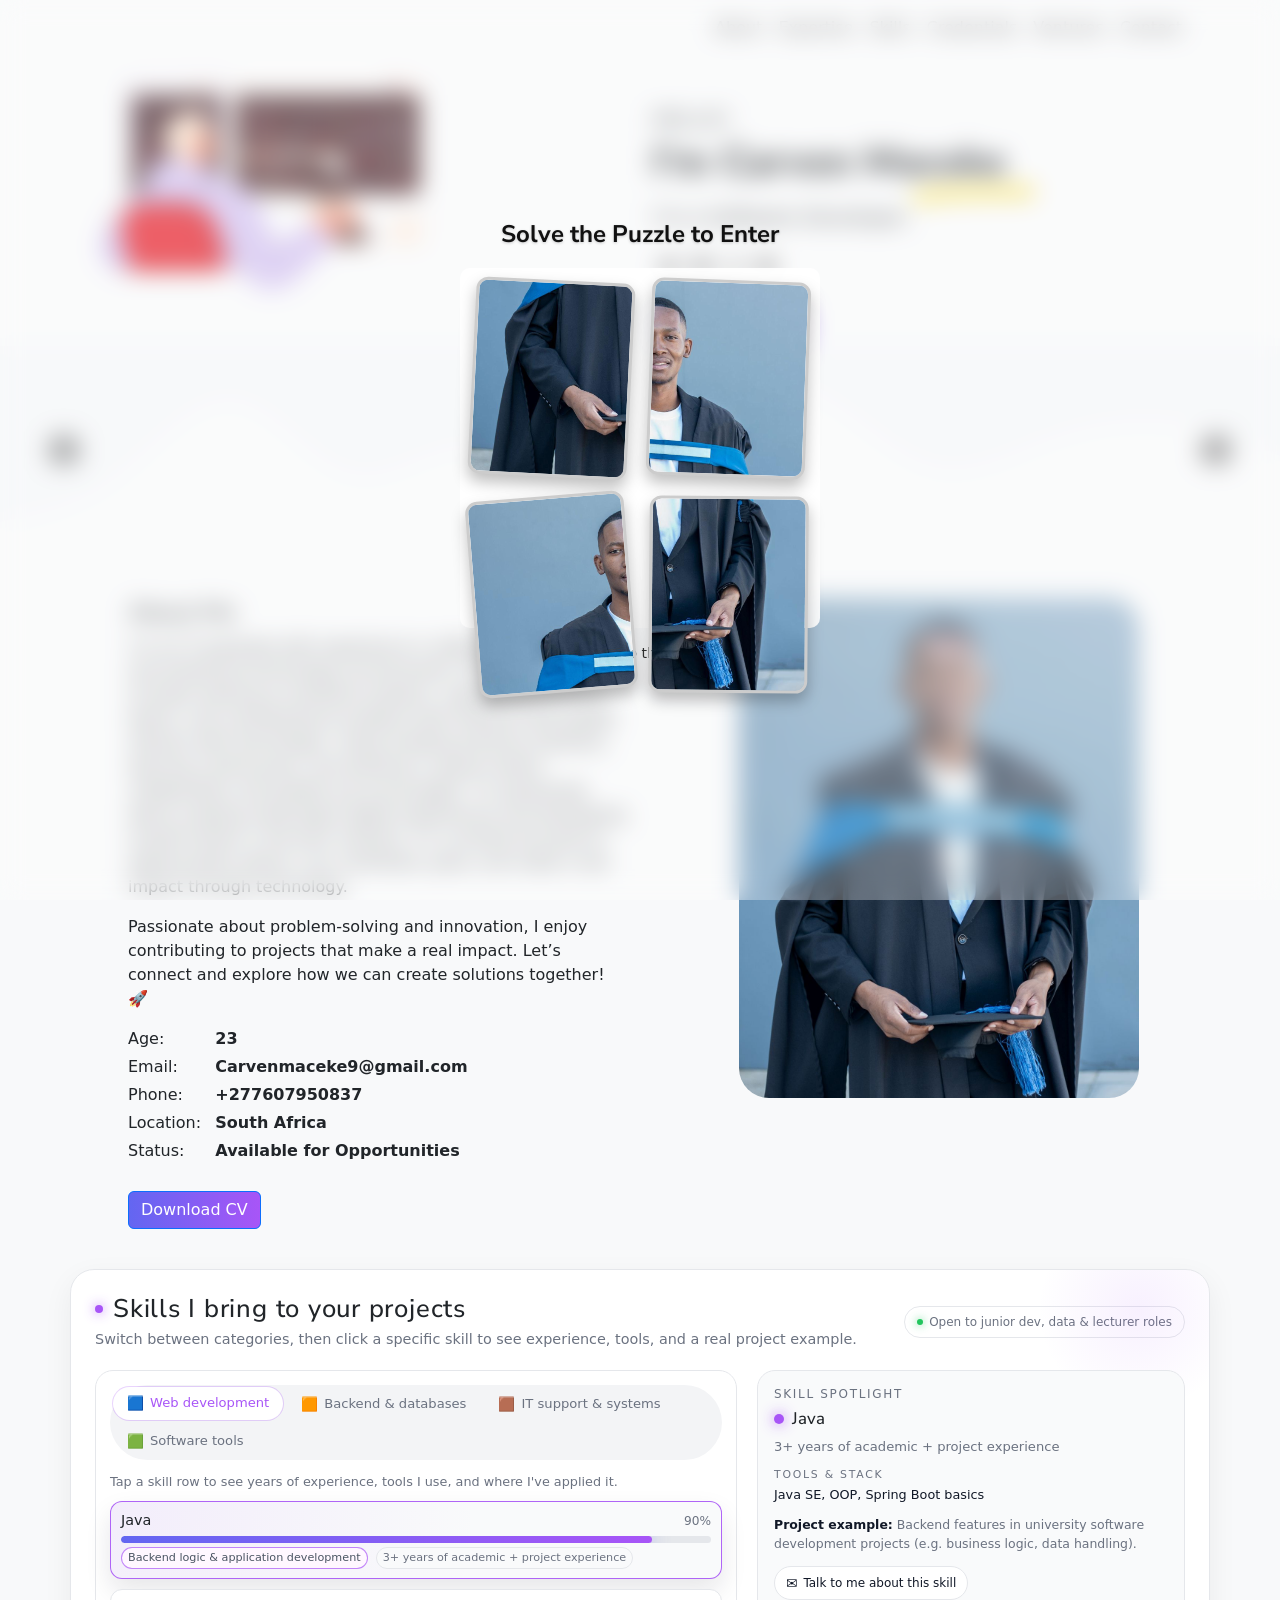
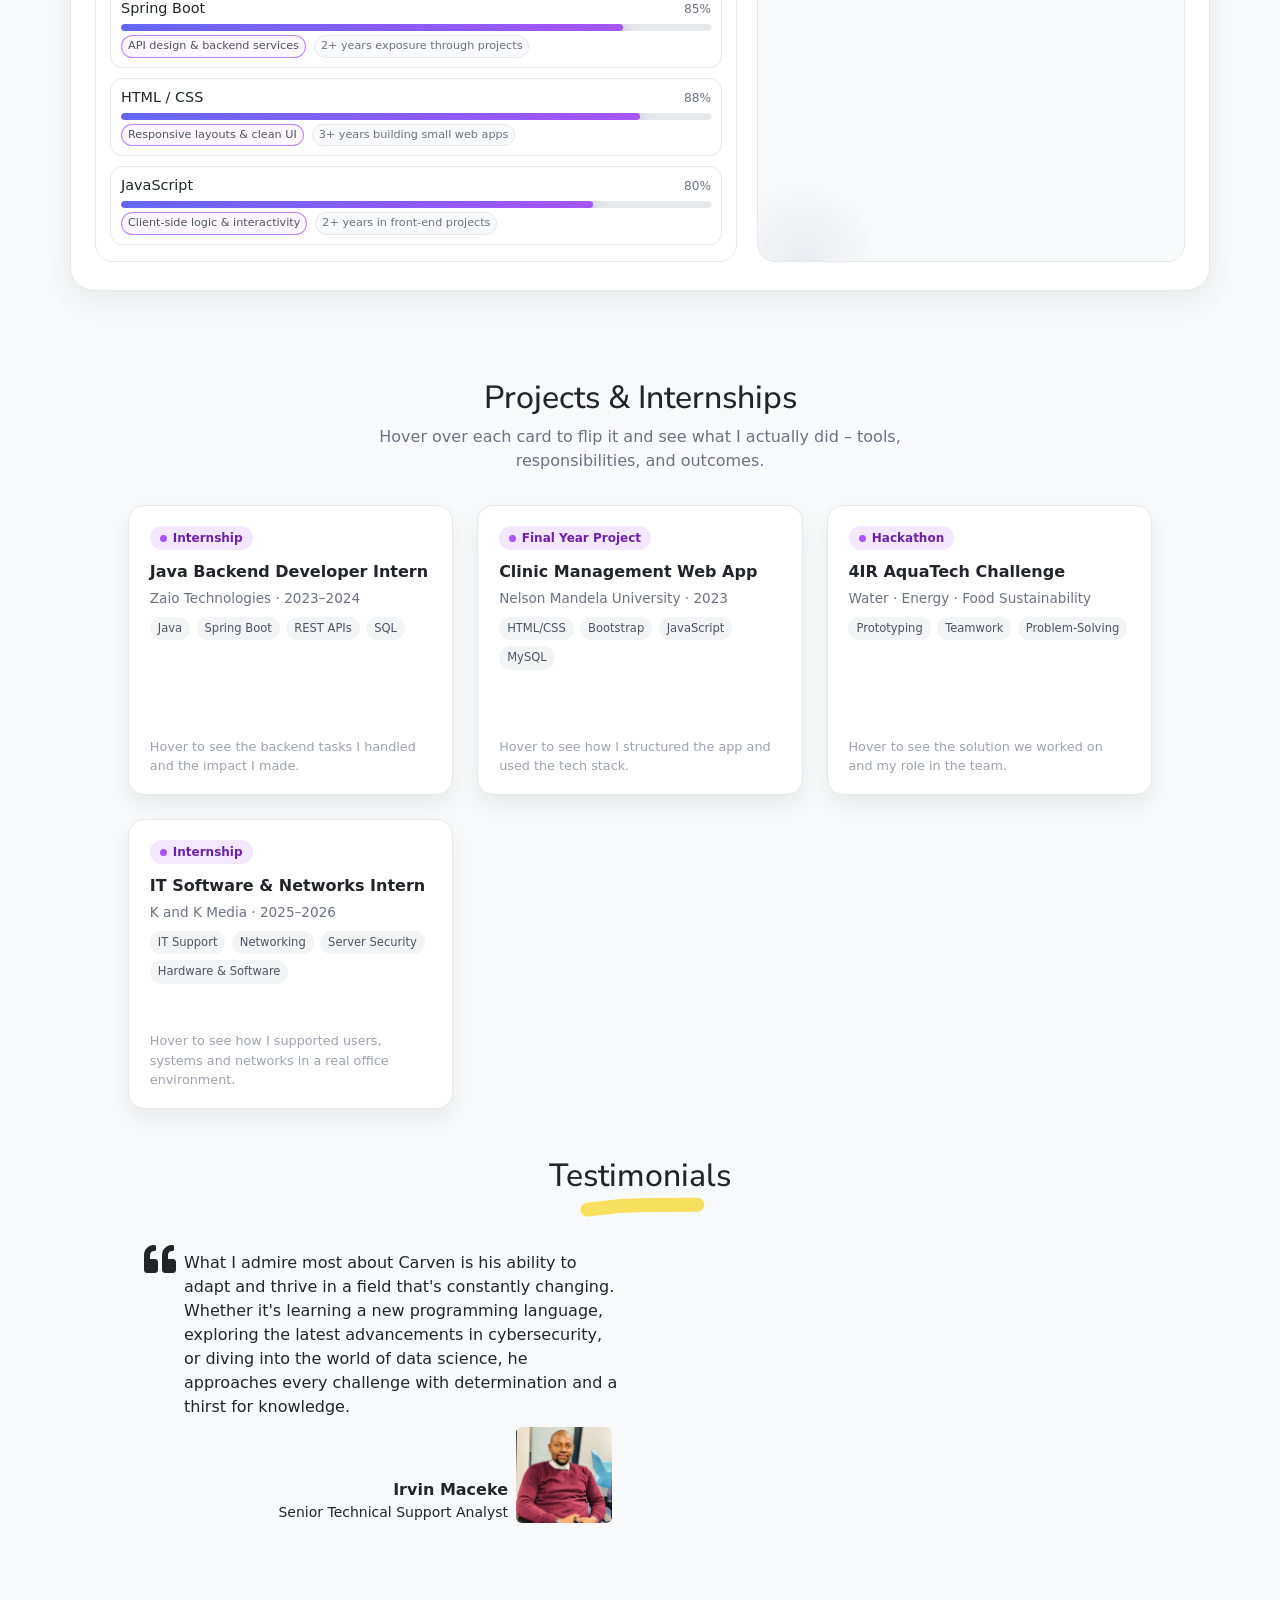
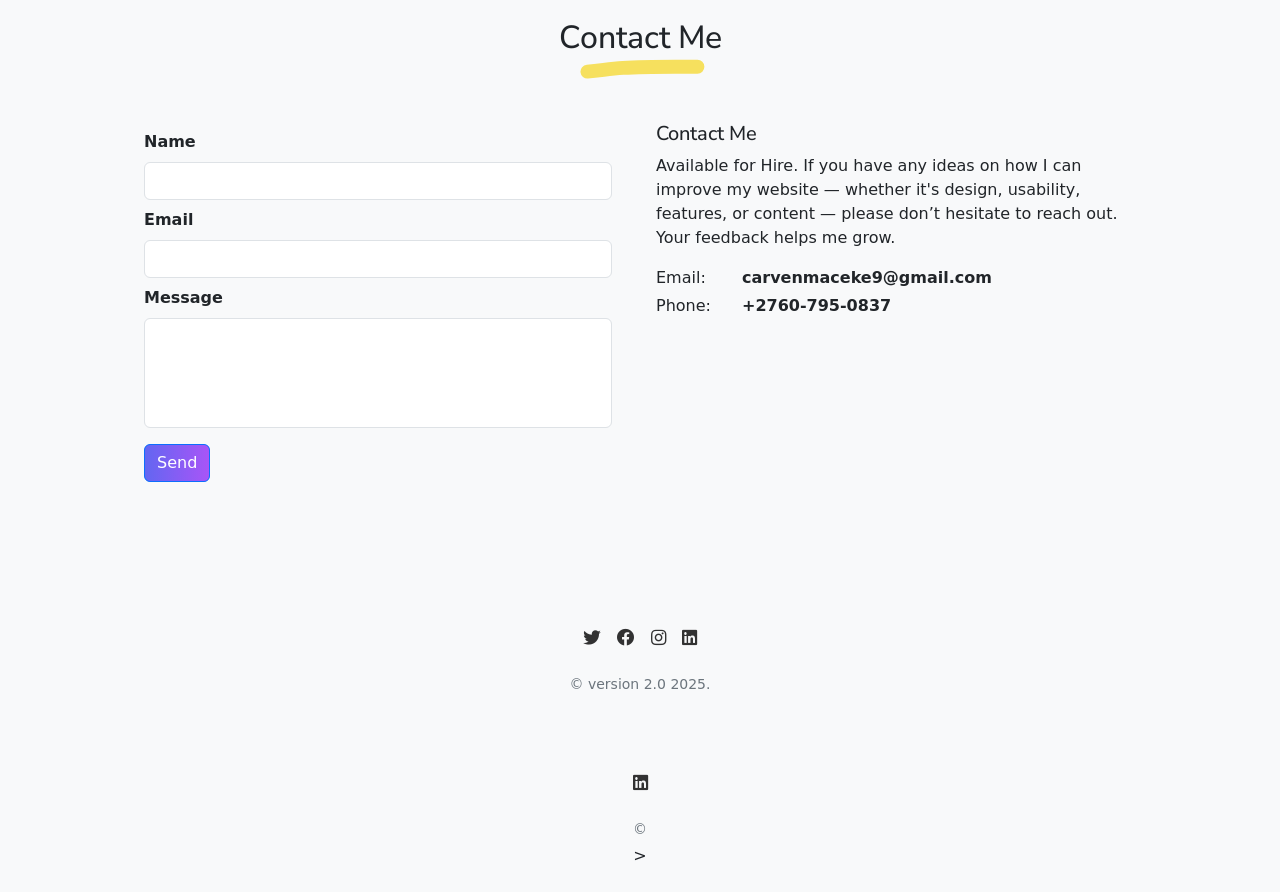
==== super-folio_free_1-2-0-main/index.html @ cdea7a8f "sav" ====
<!DOCTYPE html>
<!-- upto 2 directory depth-->
<html lang="en-US">
  <head>
    <meta charset="UTF-8">
    <meta http-equiv="X-UA-Compatible" content="IE=edge">
    <meta name="viewport" content="width=device-width, initial-scale=1">
    <link rel="preconnect" href="https://fonts.gstatic.com" crossorigin="crossorigin"/>
    <link rel="preload" as="style" href="https://fonts.googleapis.com/css2?family=Nunito+Sans:wght@300;400;700;800&amp;display=swap"/>
    <link rel="stylesheet" href="https://fonts.googleapis.com/css2?family=Nunito+Sans:wght@300;400;700;800&amp;display=swap" media="print" onload="this.media='all'"/>
    <noscript>
      <link rel="stylesheet" href="https://fonts.googleapis.com/css2?family=Nunito+Sans:wght@300;400;700;800&amp;display=swap"/>
    </noscript>
    <link href="./css/font-awesome/css/all.min.css?ver=1.2.0" rel="stylesheet">
    <link href="./css/bootstrap-icons/bootstrap-icons.css?ver=1.2.0" rel="stylesheet">
    <link href="./css/bootstrap.min.css?ver=1.2.0" rel="stylesheet">
    <link href="./css/aos.css?ver=1.2.0" rel="stylesheet">
    <link href="./css/main.css?ver=1.2.0" rel="stylesheet">
    <noscript>
      <style type="text/css">
        [data-aos] {
            opacity: 1 !important;
            transform: translate(0) scale(1) !important;
        }
      </style>
    </noscript>
  </head>
  <body id="top">

<!-- ======================== PUZZLE INTRO (BLUR + STYLE D + NO LOCALSTORAGE) ======================== -->

<style>
  #pzl-wrapper {
    position: fixed;
    top: 0; left: 0;
    width: 100%; height: 100vh;

    backdrop-filter: blur(12px);
    -webkit-backdrop-filter: blur(12px);

    background: rgba(255, 255, 255, 0.3);
    display: flex;
    justify-content: center;
    align-items: center;
    flex-direction: column;
    z-index: 999999;
  }

  #pzl-board {
    width: 360px;
    height: 360px;
    display: grid;
    grid-template-columns: repeat(2, 1fr);
    gap: 18px;
    padding: 12px;
    background: rgba(255,255,255,0.9);
    border-radius: 10px;
    backdrop-filter: blur(3px);
  }

  .pzl-title {
    margin-bottom: 20px;
    font-weight: bold;
    color: #111;
    font-size: 24px;
    text-shadow: 0 1px 3px rgba(0,0,0,0.2);
  }

  .pzl-piece {
    width: 100%;
    height: 100%;
    object-fit: cover;
    border-radius: 12px;
    border: 3px solid #ccc;
    background: white;
    box-shadow: 0px 8px 15px rgba(0,0,0,0.25);
    cursor: grab;
    transition: transform .3s ease, box-shadow .3s ease;
  }

  .pzl-piece:hover {
    transform: scale(1.05);
    box-shadow: 0px 12px 20px rgba(0,0,0,0.35);
  }

  .pzl-hint {
    margin-top: 15px;
    color: #333;
    font-size: 14px;
  }

  #pzl-wrapper.pzl-fade-out {
    opacity: 0;
    backdrop-filter: blur(0px);
    -webkit-backdrop-filter: blur(0px);
    transition: opacity 1s ease-out, backdrop-filter 1s ease-out;
    pointer-events: none;
  }
</style>

<div id="pzl-wrapper">
  <h2 class="pzl-title">Solve the Puzzle to Enter</h2>

  <div id="pzl-board">
    <img draggable="true" class="pzl-piece" src="images/top_left.jpg"     data-correct="1">
    <img draggable="true" class="pzl-piece" src="images/top_right.jpg"    data-correct="2">
    <img draggable="true" class="pzl-piece" src="images/bottom_left.jpg"  data-correct="3">
    <img draggable="true" class="pzl-piece" src="images/bottom_right.jpg" data-correct="4">
  </div>

  <p class="pzl-hint">Drag the pieces into the correct positions</p>
</div>

<script>
document.addEventListener("DOMContentLoaded", () => {

    const board = document.getElementById("pzl-board");

    function shufflePieces() {
        let tiles = Array.from(board.children);

        for (let i = tiles.length - 1; i > 0; i--) {
            let j = Math.floor(Math.random() * (i + 1));
            board.appendChild(tiles[j]);
            tiles.splice(j, 1);
        }

        Array.from(board.children).forEach(tile => {
            let deg = Math.random() * 14 - 7;
            tile.style.transform = "rotate(" + deg + "deg)";
        });
    }
    shufflePieces();

    let dragged = null;
    const pieces = document.querySelectorAll(".pzl-piece");

    pieces.forEach(piece => {

        piece.addEventListener("dragstart", () => dragged = piece);
        piece.addEventListener("dragover", e => e.preventDefault());

        piece.addEventListener("drop", e => {
            e.preventDefault();
            if (dragged !== piece) {

                let tempSrc = piece.src;
                piece.src = dragged.src;
                dragged.src = tempSrc;

                let tempCorrect = piece.dataset.correct;
                piece.dataset.correct = dragged.dataset.correct;
                dragged.dataset.correct = tempCorrect;

                checkPuzzle();
            }
        });
    });

    function checkPuzzle() {
        const items = Array.from(board.children);
        let solved = true;

        items.forEach((img, index) => {
            if (parseInt(img.dataset.correct) !== index + 1) solved = false;
        });

        if (solved) {

            items.forEach(img => img.style.transform = "rotate(0deg)");

            let wrap = document.getElementById("pzl-wrapper");
            wrap.classList.add("pzl-fade-out");

            setTimeout(() => wrap.style.display = "none", 1200);
        }
    }

});
</script>

<!-- ======================== END PUZZLE INTRO SECTION ======================== -->

    
    <header class="bg-light" style="transition: background-color 0.3s;">
      <nav class="navbar navbar-expand-lg navbar-light bg-light" id="header-nav" role="navigation">
        <div class="container">
          <a class="link-dark navbar-brand site-title mb-0" href="#"></a>
          <button class="navbar-toggler" type="button" data-bs-toggle="collapse" data-bs-target="#navbarSupportedContent" aria-controls="navbarSupportedContent" aria-expanded="false" aria-label="Toggle navigation">
            <span class="navbar-toggler-icon"></span>
          </button>
          <div class="collapse navbar-collapse" id="navbarSupportedContent">
            <ul class="navbar-nav ms-auto me-2">
              <li class="nav-item"><a class="nav-link" href="#about">About</a></li>
              <li class="nav-item"><a class="nav-link" href="#services">Expertise</a></li>
              <li class="nav-item"><a class="nav-link" href="#skills">Skills</a></li>
              <li class="nav-item"><a class="nav-link" href="#portfolio">Credentials</a></li>
              <li class="nav-item"><a class="nav-link" href="#experience">Ventures</a></li>
              <li class="nav-item"><a class="nav-link" href="#contact">Contact</a></li>
            </ul>
          </div>
        </div>
      </nav>
    </header>
    
    <style>
      header:hover {
        background-color: #d8b3ff !important; /* Light purple color */
      }
      .nav-link:hover {
        color: #a855f7 !important; /* Purple color on hover */
      }
    </style>
    <div class="page-content">
      <div id="content">
<header>
  <div class="cover bg-light">
    <div class="container px-3">
      <div class="row">
        <div class="col-lg-6 p-2">
          <img class="img-fluid" src="images/illustrations/folks-man-programmer-writing-code.png" alt="Hello, I'm a Software Developer" />
        </div>
        <div class="col-lg-6">
          <div class="mt-5">
            <p class="lead text-uppercase mb-1" data-aos="fade-up" data-aos-delay="100">Hello!</p>
            <h1 class="intro-title marker" id="typing-name" data-aos="fade-left" data-aos-delay="200"></h1>
            <p class="lead fw-normal mt-3" data-aos="fade-up" data-aos-delay="300">I’m a Software Developer.</p>
            <div class="social-nav" data-aos="fade-up" data-aos-delay="500">
              <nav role="navigation">
                <ul class="nav justify-content-left">
                  <li class="nav-item"><a class="nav-link" href="https://twitter.com/MacekeCarven" title="Twitter"><i class="fab fa-twitter"></i></a></li>
                  <li class="nav-item"><a class="nav-link" href="https://www.facebook.com/carven.axe.5" title="Facebook"><i class="fab fa-facebook"></i></a></li>
                  <li class="nav-item"><a class="nav-link" href="https://www.instagram.com/carven_sa15" title="Instagram"><i class="fab fa-instagram"></i></a></li>
                  <li class="nav-item"><a class="nav-link" href="https://www.linkedin.com/in/carven-maceke-a29985235" title="LinkedIn"><i class="fab fa-linkedin"></i></a></li>
                </ul>
              </nav>
            </div>
            <div class="mt-3" data-aos="fade-up" data-aos-delay="600">
              <a class="btn btn-primary shadow-sm mt-1 hover-effect" href="#contact">Let’s Connect <i class="fas fa-arrow-right"></i></a>
            </div>
          </div>
        </div>
      </div>
    </div>
  </div>
   
  
  <script>
    const nameElement = document.getElementById("typing-name");
    const nameText = "I’m Carven Maceke";
    const typeSound = document.getElementById("type-sound");
    let index = 0;
  
    function typeEffect() {
      if (index < nameText.length) {
        nameElement.innerHTML += `<span style='opacity:0;'>${nameText.charAt(index)}</span>`;
        setTimeout(() => {
          nameElement.lastChild.style.opacity = 1;
          typeSound.currentTime = 0;
          typeSound.play();
        }, 50);
        index++;
        setTimeout(typeEffect, 100);
      }
    }
  
    document.addEventListener("DOMContentLoaded", () => {
      setTimeout(typeEffect, 500);
    });
  </script>
  
  <div class="wave-bg"></div>
</header>
<div class="section pt-4 px-3 px-lg-4" id="about">
  <div class="container-narrow">
    <div class="row">
      <div class="col-md-6" data-aos="fade-right" data-aos-delay="200">
        <h2 class="h4 my-2">About Me</h2>
        <p data-aos="fade-up" data-aos-delay="300">I’m an IT graduate with experience in software development and enterprise technology environments. My background includes working on backend systems, supporting technical teams, and contributing to projects that improve how people interact with technology. 
          
          I enjoy building practical solutions, learning continuously, and working in spaces where collaboration and growth are encouraged.

I’m passionate about creating meaningful digital experiences and developing myself further in the tech industry. I’m currently focused on opportunities where I can contribute, grow, and make a real impact through technology.</p>
        
        <p data-aos="fade-up" data-aos-delay="400">Passionate about problem-solving and innovation, I enjoy contributing to projects that make a real impact. Let’s connect and explore how we can create solutions together! 🚀</p>
        
        <div class="row mt-3">
          <div class="col-sm-2" data-aos="fade-up" data-aos-delay="500">
            <div class="pb-1">Age:</div>
          </div>
          <div class="col-sm-10" data-aos="fade-up" data-aos-delay="600">
            <div class="pb-1 fw-bolder">23</div>
          </div>
          <div class="col-sm-2" data-aos="fade-up" data-aos-delay="700">
            <div class="pb-1">Email:</div>
          </div>
          <div class="col-sm-10" data-aos="fade-up" data-aos-delay="800">
            <div class="pb-1 fw-bolder">Carvenmaceke9@gmail.com</div>
          </div>
          <div class="col-sm-2" data-aos="fade-up" data-aos-delay="900">
            <div class="pb-1">Phone:</div>
          </div>
          <div class="col-sm-10" data-aos="fade-up" data-aos-delay="1000">
            <div class="pb-1 fw-bolder">+277607950837</div>
          </div>
          <div class="col-sm-2" data-aos="fade-up" data-aos-delay="1100">
            <div class="pb-1">Location:</div>
          </div>
          <div class="col-sm-10" data-aos="fade-up" data-aos-delay="1200">
            <div class="pb-1 fw-bolder"> South Africa</div>
          </div>
          <div class="col-sm-2" data-aos="fade-up" data-aos-delay="1300">
            <div class="pb-1">Status:</div>
          </div>
          <div class="col-sm-10" data-aos="fade-up" data-aos-delay="1400">
            <div class="pb-1 fw-bolder">Available for Opportunities</div>
          </div>
        </div>

        <!-- Request CV Button aligned to the left -->
       <div class="mt-4">
 <a href="CarvenMaceke_Resume.pdf" download class="btn btn-primary">Download CV</a>

</div>

      </div>
      <div class="col-md-5 offset-md-1" data-aos="zoom-in" data-aos-delay="500">
        <img class="avatar img-fluid mt-2" src="images/WhatsApp Image 2025-04-11 at 16.25.33_7bceeb2f.jpg" width="400" height="400" alt="Carven Maceke"/>
      </div>
    </div>
  </div>
</div>













<!DOCTYPE html>
<html lang="en">
<head>
  <meta charset="UTF-8" />
  <title>Animated Interactive Skills Section</title>
  <style>
    :root {
      /* Light theme to match your portfolio */
      --bg: #f8fafc;
      --card: #ffffff;
      --card-soft: #f9fafb;
      --accent: #a855f7; /* purple-ish like your nav hover */
      --accent-soft: rgba(168, 85, 247, 0.12);
      --text-main: #111827;
      --text-muted: #6b7280;
      --bar-bg: #e5e7eb;
      --bar-fill: linear-gradient(90deg, #6366f1, #a855f7);
    }

    * {
      box-sizing: border-box;
    }

    /* No centering / full-screen here – your main page layout handles that */
    body {
      margin: 0;
      font-family: system-ui, -apple-system, BlinkMacSystemFont, "Segoe UI", sans-serif;
      color: var(--text-main);
      background-color: var(--bg);
    }

    .skills-shell {
      max-width: 1140px;
      width: 100%;
      margin: 40px auto;
      background: var(--card);
      border-radius: 24px;
      border: 1px solid #e5e7eb;
      box-shadow: 0 10px 30px rgba(15, 23, 42, 0.06);
      padding: 24px 24px 28px;
      position: relative;
      overflow: hidden;
    }

    .skills-shell::before {
      content: "";
      position: absolute;
      width: 220px;
      height: 220px;
      background: radial-gradient(circle, var(--accent-soft), transparent 65%);
      top: -70px;
      right: -40px;
      pointer-events: none;
      opacity: 0.7;
    }

    .skills-header {
      display: flex;
      justify-content: space-between;
      gap: 24px;
      align-items: center;
      margin-bottom: 20px;
    }

    .skills-heading-block h2 {
      margin: 0 0 4px;
      font-size: 1.6rem;
      letter-spacing: 0.03em;
      display: flex;
      align-items: center;
      gap: 10px;
    }

    .accent-dot {
      width: 8px;
      height: 8px;
      border-radius: 999px;
      background: var(--accent);
      box-shadow: 0 0 12px rgba(168, 85, 247, 0.85);
    }

    .skills-heading-block p {
      margin: 0;
      font-size: 0.9rem;
      color: var(--text-muted);
    }

    .skills-meta-chip {
      border-radius: 999px;
      border: 1px solid #e5e7eb;
      padding: 6px 12px;
      font-size: 0.75rem;
      display: inline-flex;
      align-items: center;
      gap: 6px;
      color: var(--text-muted);
      white-space: nowrap;
      background-color: #ffffff;
    }

    .skills-meta-dot {
      width: 6px;
      height: 6px;
      border-radius: 999px;
      background: #22c55e;
      box-shadow: 0 0 8px rgba(34, 197, 94, 0.8);
    }

    .skills-layout {
      display: grid;
      grid-template-columns: minmax(0, 2.1fr) minmax(0, 1.4fr);
      gap: 20px;
    }

    @media (max-width: 800px) {
      .skills-layout {
        grid-template-columns: minmax(0, 1fr);
      }

      .skills-header {
        flex-direction: column;
        align-items: flex-start;
      }
    }

    .skills-left {
      background: #ffffff;
      border-radius: 18px;
      padding: 14px 14px 16px;
      border: 1px solid #e5e7eb;
    }

    .skills-tabs {
      display: inline-flex;
      border-radius: 999px;
      background: #f3f4f6;
      padding: 3px;
      margin-bottom: 12px;
      flex-wrap: wrap;
      gap: 4px;
    }

    .skills-tab {
      border: none;
      padding: 6px 14px;
      border-radius: 999px;
      font-size: 0.82rem;
      cursor: pointer;
      background: transparent;
      color: var(--text-muted);
      display: inline-flex;
      align-items: center;
      gap: 6px;
      transition: background 0.15s ease, color 0.15s ease, transform 0.1s ease;
    }

    .skills-tab span.icon {
      font-size: 0.85rem;
    }

    .skills-tab.active {
      background: #ffffff;
      color: var(--accent);
      transform: translateY(-1px);
      box-shadow: 0 0 0 1px rgba(168, 85, 247, 0.25);
    }

    .skills-tab:not(.active):hover {
      color: #111827;
    }

    .skills-subtitle {
      font-size: 0.8rem;
      color: var(--text-muted);
      margin-bottom: 10px;
    }

    .skills-list {
      display: flex;
      flex-direction: column;
      gap: 10px;
    }

    .skill-row {
      padding: 8px 10px 9px;
      border-radius: 12px;
      background: #ffffff;
      border: 1px solid #e5e7eb;
      cursor: pointer;
      transition: transform 0.12s ease, box-shadow 0.12s ease, border-color 0.12s ease, background 0.12s ease;
      position: relative;
      overflow: hidden;
    }

    .skill-row::before {
      content: "";
      position: absolute;
      inset: 0;
      background: radial-gradient(circle at top left, rgba(168, 85, 247, 0.08), transparent 60%);
      opacity: 0;
      transition: opacity 0.15s ease;
      pointer-events: none;
    }

    .skill-row:hover::before,
    .skill-row.active::before {
      opacity: 1;
    }

    .skill-row:hover {
      transform: translateY(-1px);
      box-shadow: 0 10px 20px rgba(15, 23, 42, 0.08);
      border-color: rgba(148, 163, 184, 0.8);
    }

    .skill-row.active {
      border-color: rgba(168, 85, 247, 0.9);
      box-shadow: 0 12px 26px rgba(15, 23, 42, 0.1);
      background: #f9fafb;
    }

    .skill-header-line {
      display: flex;
      justify-content: space-between;
      align-items: baseline;
      margin-bottom: 4px;
      position: relative;
      z-index: 1;
    }

    .skill-name {
      font-size: 0.9rem;
      font-weight: 500;
    }

    .skill-percent {
      font-size: 0.76rem;
      color: var(--text-muted);
    }

    .skill-bar {
      position: relative;
      width: 100%;
      height: 7px;
      border-radius: 999px;
      background: var(--bar-bg);
      overflow: hidden;
      z-index: 1;
    }

    .skill-bar-fill {
      position: absolute;
      inset: 0;
      width: 0;
      border-radius: inherit;
      background: var(--bar-fill);
      box-shadow: 0 0 12px rgba(99, 102, 241, 0.5);
      transform-origin: left;
      transition: width 0.5s ease;
    }

    .skill-row.active .skill-bar-fill {
      box-shadow: 0 0 18px rgba(99, 102, 241, 0.7);
    }

    .skill-meta-row {
      display: flex;
      align-items: center;
      gap: 8px;
      margin-top: 4px;
      font-size: 0.7rem;
      color: var(--text-muted);
      z-index: 1;
      position: relative;
      flex-wrap: wrap;
    }

    .skill-meta-pill {
      padding: 2px 6px;
      border-radius: 999px;
      background: #f9fafb;
      border: 1px solid #e5e7eb;
      white-space: nowrap;
    }

    .skill-meta-pill.key {
      border-color: rgba(168, 85, 247, 0.7);
      color: #4b5563;
      background-color: #fff7ff;
    }

    .skills-right {
      background: var(--card-soft);
      border-radius: 18px;
      padding: 14px 16px 16px;
      border: 1px solid #e5e7eb;
      position: relative;
      overflow: hidden;
    }

    .skills-right::before {
      content: "";
      position: absolute;
      width: 170px;
      height: 170px;
      background: radial-gradient(circle, rgba(148, 163, 184, 0.2), transparent 65%);
      bottom: -80px;
      left: -40px;
      pointer-events: none;
      opacity: 0.8;
    }

    .skill-detail-label {
      font-size: 0.75rem;
      text-transform: uppercase;
      letter-spacing: 0.14em;
      color: var(--text-muted);
      margin-bottom: 6px;
    }

    .skill-detail-title {
      font-size: 1.05rem;
      margin: 0 0 8px;
      display: flex;
      align-items: center;
      gap: 8px;
    }

    .skill-detail-title span.pulse-dot {
      width: 10px;
      height: 10px;
      border-radius: 999px;
      background: var(--accent);
      box-shadow: 0 0 14px rgba(168, 85, 247, 0.9);
      animation: pulse 1.6s infinite;
    }

    .skill-detail-years {
      font-size: 0.82rem;
      color: var(--text-muted);
      margin-bottom: 10px;
    }

    .skill-detail-tools {
      font-size: 0.8rem;
      color: #111827;
      margin-bottom: 12px;
    }

    .skill-detail-tools span.label {
      color: var(--text-muted);
      text-transform: uppercase;
      letter-spacing: 0.16em;
      font-size: 0.68rem;
      display: block;
      margin-bottom: 2px;
    }

    .skill-detail-project {
      font-size: 0.78rem;
      color: var(--text-muted);
      margin-bottom: 12px;
    }

    .skill-detail-project strong {
      color: #111827;
    }

    .skill-detail-actions {
      display: flex;
      gap: 8px;
      flex-wrap: wrap;
    }

    .btn-ghost,
    .btn-primary {
      border-radius: 999px;
      font-size: 0.75rem;
      padding: 6px 11px;
      border: 1px solid #e5e7eb;
      background: #ffffff;
      color: var(--text-main);
      display: inline-flex;
      align-items: center;
      gap: 6px;
      cursor: pointer;
      text-decoration: none;
      transition: background 0.15s ease, color 0.15s ease, border-color 0.15s ease, transform 0.1s ease;
    }

    .btn-primary {
      border-color: rgba(168, 85, 247, 0.9);
      background: linear-gradient(90deg, #6366f1, #a855f7);
      color: #ffffff;
    }

    .btn-ghost:hover,
    .btn-primary:hover {
      transform: translateY(-1px);
    }

    .btn-primary:hover {
      filter: brightness(1.05);
    }

    .btn-ghost:hover {
      border-color: rgba(148, 163, 184, 1);
      background: #f9fafb;
    }

    .btn-ghost span.icon,
    .btn-primary span.icon {
      font-size: 0.85rem;
    }

    .skill-detail-empty {
      font-size: 0.8rem;
      color: var(--text-muted);
      font-style: italic;
    }

    .fade-enter {
      opacity: 0;
      transform: translateY(6px);
    }

    .fade-enter-active {
      opacity: 1;
      transform: translateY(0);
      transition: opacity 0.22s ease, transform 0.22s ease;
    }

    @keyframes pulse {
      0%, 100% {
        transform: scale(1);
        opacity: 1;
      }
      50% {
        transform: scale(1.15);
        opacity: 0.6;
      }
    }
  </style>
</head>
<body>
  <section class="skills-shell" id="interactive-skills-animated">
    <header class="skills-header">
      <div class="skills-heading-block">
        <h2><span class="accent-dot"></span> Skills I bring to your projects</h2>
        <p>Switch between categories, then click a specific skill to see experience, tools, and a real project example.</p>
      </div>
      <div class="skills-meta-chip">
        <span class="skills-meta-dot"></span>
        Open to junior dev, data & lecturer roles
      </div>
    </header>

    <div class="skills-layout">
      <div class="skills-left">
        <div class="skills-tabs" role="tablist">
          <button class="skills-tab active" data-category="web" role="tab"><span class="icon">🟦</span>Web development</button>
          <button class="skills-tab" data-category="backend" role="tab"><span class="icon">🟧</span>Backend & databases</button>
          <button class="skills-tab" data-category="support" role="tab"><span class="icon">🟫</span>IT support & systems</button>
          <button class="skills-tab" data-category="tools" role="tab"><span class="icon">🟩</span>Software tools</button>
        </div>

        <p class="skills-subtitle">Tap a skill row to see years of experience, tools I use, and where I've applied it.</p>

        <div class="skills-list" id="skills-list">
          <!-- Skill rows will be injected here by JavaScript -->
        </div>
      </div>

      <aside class="skills-right" aria-live="polite">
        <div id="skill-detail" class="fade-enter fade-enter-active">
          <div class="skill-detail-label">Skill spotlight</div>
          <h3 class="skill-detail-title">
            <span class="pulse-dot"></span>
            <span id="detail-name">Pick a skill on the left</span>
          </h3>
          <div id="detail-years" class="skill-detail-years">
            I’ll show you how long I’ve been using it and in what context.
          </div>
          <div id="detail-tools" class="skill-detail-tools">
            <span class="label">TOOLS & STACK</span>
            <span id="detail-tools-text">Select a skill to see the exact tools and technologies I use.</span>
          </div>
          <div id="detail-project" class="skill-detail-project">
            <strong>Project example:</strong>
            <span id="detail-project-text">Once you choose a skill, I’ll show a practical way I've applied it in studies or work.</span>
          </div>
          <div class="skill-detail-actions">
             
            <a href="#contact" class="btn-ghost">
              <span class="icon">✉️</span>
              Talk to me about this skill
            </a>
          </div>
        </div>
      </aside>
    </div>
  </section>

  <script>
    const skillData = {
      web: [
        {
          name: "Java",
          level: 90,
          years: "3+ years of academic + project experience",
          key: "Backend logic & application development",
          tools: "Java SE, OOP, Spring Boot basics",
          project: "Backend features in university software development projects (e.g. business logic, data handling)."
        },
        {
          name: "Spring Boot",
          level: 85,
          years: "2+ years exposure through projects",
          key: "API design & backend services",
          tools: "Spring Boot, Controllers, REST basics",
          project: "Integrated Spring Boot in backend modules to expose REST endpoints and handle service logic."
        },
        {
          name: "HTML / CSS",
          level: 88,
          years: "3+ years building small web apps",
          key: "Responsive layouts & clean UI",
          tools: "HTML5, CSS3, Bootstrap",
          project: "Front-end for course-based web applications with responsive layouts and structured content."
        },
        {
          name: "JavaScript",
          level: 80,
          years: "2+ years in front-end projects",
          key: "Client-side logic & interactivity",
          tools: "JavaScript fundamentals, DOM handling",
          project: "Validation and interactivity in web-based university projects (forms, dynamic UI updates)."
        }
      ],
      backend: [
        {
          name: "SQL",
          level: 92,
          years: "4+ years writing queries and reports",
          key: "Database queries, CRUD & reporting",
          tools: "SQL Server Management Studio (SSMS), MySQL, joins, indexing basics",
          project: "Building and managing relational databases for final-year projects and reporting tasks."
        },
        {
          name: "Database Management",
          level: 90,
          years: "3+ years designing and optimising databases",
          key: "Design, optimisation & maintenance",
          tools: "ERD design, SQL Server, MySQL, data modelling",
          project: "Full database design for academic software development assessments, including relationships and constraints."
        },
        {
          name: "IBM Content Manager",
          level: 75,
          years: "Practical exposure during work experience",
          key: "Enterprise content management",
          tools: "IBM Content Manager, document indexing, metadata handling",
          project: "Supporting enterprise content workflows during YES4Youth work experience."
        },
        {
          name: "Web Server & Publishing",
          level: 82,
          years: "1–2 years in controlled environments",
          key: "System configuration & deployment",
          tools: "Web server management, deployment in test/controlled environments",
          project: "Deploying small applications for functional system testing and validation."
        }
      ],
      support: [
        {
          name: "IT Support",
          level: 90,
          years: "Hands-on work experience under YES4Youth",
          key: "Hardware, software & network troubleshooting",
          tools: "User support, device setup, troubleshooting, ticket handling",
          project: "Supporting users across printers, PCs, and software systems in a real work environment."
        },
        {
          name: "Windows Server",
          level: 78,
          years: "Practical exposure in support contexts",
          key: "User, software & storage management",
          tools: "Windows Server admin basics, roles, users, updates",
          project: "Assisting with server-related support activities such as user management and basic maintenance."
        },
        {
          name: "Linux (Red Hat)",
          level: 72,
          years: "Exposure through training",
          key: "Basic Linux operations & navigation",
          tools: "RHEL fundamentals, basic commands",
          project: "Linux-based configurations and tasks in training labs."
        },
        {
          name: "Networks (Cisco)",
          level: 80,
          years: "Certified through Cisco Networking Academy",
          key: "Foundational networking principles",
          tools: "CCNAv7 basics, routing concepts, IP addressing",
          project: "Network configuration labs and scenarios completed during Cisco training."
        }
      ],
      tools: [
        {
          name: "SQL Server Management Studio",
          level: 95,
          years: "Used extensively in studies and projects",
          key: "Database admin & querying",
          tools: "SSMS, query editor, execution plans, basic tuning",
          project: "Managing and querying SQL Server databases for assignments and practical projects."
        },
        {
          name: "MySQL",
          level: 85,
          years: "Several projects and academic work",
          key: "Database creation & manipulation",
          tools: "MySQL, phpMyAdmin or CLI, schema creation",
          project: "Creating and maintaining MySQL databases for web applications and prototypes."
        },
        {
          name: "Microsoft Office",
          level: 90,
          years: "Daily use for academic and work tasks",
          key: "Documentation, analysis & presentations",
          tools: "Excel, Word, PowerPoint for reports and documentation",
          project: "Preparing reports, documentation and slide decks for projects, training and presentations."
        },
        {
          name: "Git & GitHub",
          level: 80,
          years: "Version control for software projects",
          key: "Source control & collaboration",
          tools: "Git, GitHub, branching, commits, pull/push",
          project: "Managing code for university and personal projects using Git and GitHub repositories."
        }
      ]
    };

    const tabs = document.querySelectorAll(".skills-tab");
    const skillsListEl = document.getElementById("skills-list");

    const detailNameEl = document.getElementById("detail-name");
    const detailYearsEl = document.getElementById("detail-years");
    const detailToolsTextEl = document.getElementById("detail-tools-text");
    const detailProjectTextEl = document.getElementById("detail-project-text");
    const detailContainer = document.getElementById("skill-detail");

    function setActiveTab(category) {
      tabs.forEach((tab) => {
        tab.classList.toggle("active", tab.dataset.category === category);
      });
    }

    function createSkillRow(skill, index) {
      const row = document.createElement("div");
      row.className = "skill-row fade-enter";
      row.dataset.index = index;

      const header = document.createElement("div");
      header.className = "skill-header-line";
      header.innerHTML = `<span class="skill-name">${skill.name}</span><span class="skill-percent">${skill.level}%</span>`;

      const bar = document.createElement("div");
      bar.className = "skill-bar";
      const barFill = document.createElement("div");
      barFill.className = "skill-bar-fill";
      barFill.style.width = "0";
      bar.appendChild(barFill);

      const metaRow = document.createElement("div");
      metaRow.className = "skill-meta-row";
      metaRow.innerHTML = `
        <span class="skill-meta-pill key">${skill.key}</span>
        <span class="skill-meta-pill">${skill.years}</span>
      `;

      row.appendChild(header);
      row.appendChild(bar);
      row.appendChild(metaRow);

      requestAnimationFrame(() => {
        row.classList.add("fade-enter-active");
        barFill.style.width = skill.level + "%";
      });

      row.addEventListener("click", () => {
        document
          .querySelectorAll(".skill-row")
          .forEach((r) => r.classList.remove("active"));
        row.classList.add("active");
        updateDetail(skill);
      });

      return row;
    }

    function updateDetail(skill) {
      detailContainer.classList.remove("fade-enter-active");
      detailContainer.classList.add("fade-enter");

      setTimeout(() => {
        detailNameEl.textContent = skill.name;
        detailYearsEl.textContent = skill.years;
        detailToolsTextEl.textContent = skill.tools;
        detailProjectTextEl.textContent = skill.project;

        detailContainer.classList.remove("fade-enter");
        detailContainer.classList.add("fade-enter-active");
      }, 80);
    }

    function renderSkills(category) {
      skillsListEl.innerHTML = "";
      const skills = skillData[category] || [];
      skills.forEach((skill, index) => {
        const row = createSkillRow(skill, index);
        skillsListEl.appendChild(row);
      });

      if (skills.length > 0) {
        const firstRow = skillsListEl.querySelector(".skill-row");
        if (firstRow) {
          firstRow.classList.add("active");
          updateDetail(skills[0]);
        }
      }
    }

    tabs.forEach((tab) => {
      tab.addEventListener("click", () => {
        const category = tab.dataset.category;
        setActiveTab(category);
        renderSkills(category);
      });
    });

    setActiveTab("web");
    renderSkills("web");
  </script>
</body>
</html>













<!-- Include the AOS CSS and JS libraries (ensure they are included in your project) -->
<link href="https://cdn.jsdelivr.net/npm/aos@2.3.4/dist/aos.css" rel="stylesheet">
<script src="https://cdn.jsdelivr.net/npm/aos@2.3.4/dist/aos.js"></script>

<!-- Centering the entire section with top margin for spacing -->
 

<!-- AOS initialization script -->
<script>
  // Initialize AOS for animation effects
  AOS.init({
    startEvent: 'DOMContentLoaded', // Ensures the animation starts when the DOM is fully loaded
    once: true, // Animation triggers only once
    duration: 1000, // Duration of the animation
    easing: 'ease-in-out', // Easing for smooth transitions
  });

  // To animate progress bars smoothly when the page loads
  document.addEventListener('DOMContentLoaded', function() {
    let progressBars = document.querySelectorAll('.progress-bar');
    progressBars.forEach(function(progressBar) {
      let width = progressBar.getAttribute('aria-valuenow');
      progressBar.style.transition = 'width 1s ease-in-out';
      progressBar.style.width = `${width}%`;
    });
  });
</script>






<!DOCTYPE html>
<html lang="en">
<head>
  <meta charset="UTF-8" />
  <title>Projects & Internships Flip Cards</title>
  <meta name="viewport" content="width=device-width, initial-scale=1" />

  <!-- Bootstrap CSS -->
  <link href="https://cdn.jsdelivr.net/npm/bootstrap@5.3.3/dist/css/bootstrap.min.css" rel="stylesheet" />

  <style>
    body {
      background-color: #f8fafc;
      font-family: system-ui, -apple-system, BlinkMacSystemFont, "Segoe UI", sans-serif;
    }

    .flip-section-title {
      font-size: 2rem;
      font-weight: 700;
      margin-bottom: 0.75rem;
    }

    .flip-section-subtitle {
      max-width: 650px;
      margin: 0 auto 2rem;
      color: #6b7280;
    }

    .flip-card-grid {
      display: grid;
      grid-template-columns: repeat(auto-fit, minmax(260px, 1fr));
      gap: 1.5rem;
    }

    .flip-card {
      background: transparent;
      perspective: 1000px;
    }

    .flip-card-inner {
      position: relative;
      width: 100%;
      height: 290px;
      transition: transform 0.6s;
      transform-style: preserve-3d;
    }

    .flip-card:hover .flip-card-inner {
      transform: rotateY(180deg);
    }

    .flip-card-face {
      position: absolute;
      inset: 0;
      border-radius: 16px;
      backface-visibility: hidden;
      background: #ffffff;
      border: 1px solid #e5e7eb;
      box-shadow: 0 10px 20px rgba(15, 23, 42, 0.06);
      padding: 1.2rem 1.3rem;
      display: flex;
      flex-direction: column;
      justify-content: space-between;
    }

    .flip-card-back {
      transform: rotateY(180deg);
      background: linear-gradient(145deg, #f9fafb, #fdf4ff);
    }

    .flip-badge {
      display: inline-flex;
      align-items: center;
      gap: 6px;
      padding: 3px 10px;
      border-radius: 999px;
      background: #f3e8ff;
      color: #6b21a8;
      font-size: 0.75rem;
      font-weight: 600;
    }

    .flip-badge span.dot {
      width: 7px;
      height: 7px;
      border-radius: 999px;
      background: #a855f7;
    }

    .flip-title {
      font-size: 1rem;
      font-weight: 700;
      margin-top: 0.6rem;
      margin-bottom: 0.25rem;
    }

    .flip-subtitle {
      font-size: 0.85rem;
      color: #6b7280;
      margin-bottom: 0.5rem;
    }

    .flip-tags {
      display: flex;
      flex-wrap: wrap;
      gap: 0.4rem;
      margin-top: 0.4rem;
    }

    .flip-tag {
      font-size: 0.72rem;
      padding: 3px 8px;
      border-radius: 999px;
      background: #f3f4f6;
      color: #4b5563;
    }

    .flip-front-footer {
      font-size: 0.8rem;
      color: #9ca3af;
      margin-top: 0.7rem;
    }

    .flip-back-heading {
      font-size: 0.9rem;
      font-weight: 600;
      margin-bottom: 0.4rem;
    }

    .flip-back-text {
      font-size: 0.8rem;
      color: #4b5563;
      margin-bottom: 0.4rem;
    }

    .flip-back-list {
      padding-left: 1.1rem;
      margin: 0;
      font-size: 0.78rem;
      color: #4b5563;
    }

    .flip-back-list li {
      margin-bottom: 0.18rem;
    }

    .flip-link {
      display: inline-flex;
      align-items: center;
      gap: 6px;
      font-size: 0.78rem;
      font-weight: 600;
      color: #a855f7;
      text-decoration: none;
      margin-top: 0.5rem;
    }

    .flip-link:hover {
      text-decoration: underline;
    }
  </style>
</head>
<body class="bg-light">
  <div class="section px-3 px-lg-4 pt-5" id="projects">
    <div class="container-narrow">
      <div class="text-center mb-4">
        <h2  >Projects & Internships</h2>
        <p class="flip-section-subtitle">
          Hover over each card to flip it and see what I actually did – tools, responsibilities, and outcomes.
        </p>
      </div>

      <div class="flip-card-grid">
        <!-- Card 1: Java Backend Internship -->
        <div class="flip-card">
          <div class="flip-card-inner">
            <!-- FRONT -->
            <div class="flip-card-face flip-card-front">
              <div>
                <div class="flip-badge">
                  <span class="dot"></span>
                  Internship
                </div>
                <div class="flip-title">Java Backend Developer Intern</div>
                <div class="flip-subtitle">Zaio Technologies · 2023–2024</div>

                <div class="flip-tags">
                  <span class="flip-tag">Java</span>
                  <span class="flip-tag">Spring Boot</span>
                  <span class="flip-tag">REST APIs</span>
                  <span class="flip-tag">SQL</span>
                </div>
              </div>
              <div class="flip-front-footer">
                Hover to see the backend tasks I handled and the impact I made.
              </div>
            </div>

            <!-- BACK -->
            <div class="flip-card-face flip-card-back">
              <div>
                <div class="flip-back-heading">What I worked on</div>
                <p class="flip-back-text">
                  I contributed to backend features for training and internal projects, focusing on clean,
                  testable code.
                </p>
                <ul class="flip-back-list">
                  <li>Implemented and debugged REST API endpoints in Spring Boot.</li>
                  <li>Wrote SQL queries to fetch, filter and update data.</li>
                  <li>Worked with mentors on code reviews and best practices.</li>
                </ul>
              </div>
              <a href="#" class="flip-link" target="_blank">

               
 <a href="dc/REFERRAL LETTER.pdf" class="flip-link" target="_blank">
                Referral letter →

              </a>
              </a>
            </div>
          </div>
        </div>

        <!-- Card 2: 3rd Year Project -->
        <div class="flip-card">
          <div class="flip-card-inner">
            <!-- FRONT -->
            <div class="flip-card-face flip-card-front">
              <div>
                <div class="flip-badge">
                  <span class="dot"></span>
                  Final Year Project
                </div>
                <div class="flip-title">Clinic Management Web App</div>
                <div class="flip-subtitle">Nelson Mandela University · 2023</div>

                <div class="flip-tags">
                  <span class="flip-tag">HTML/CSS</span>
                  <span class="flip-tag">Bootstrap</span>
                  <span class="flip-tag">JavaScript</span>
                  <span class="flip-tag">MySQL</span>
                </div>
              </div>
              <div class="flip-front-footer">
                Hover to see how I structured the app and used the tech stack.
              </div>
            </div>

            <!-- BACK -->
            <div class="flip-card-face flip-card-back">
              <div>
                <div class="flip-back-heading">What I built</div>
                <p class="flip-back-text">
                  A role-based web application for clinic appointments and patient management using the MVC
                  pattern.
                </p>
                <ul class="flip-back-list">
                  <li>Designed the database schema in MySQL and implemented CRUD operations.</li>
                  <li>Built responsive UI with Bootstrap and custom CSS.</li>
                  <li>Used JavaScript to handle validation and improve user interactions.</li>
                </ul>
              </div>
               
            </div>
          </div>
        </div>

        <!-- Card 3: Hackathon -->
        <div class="flip-card">
          <div class="flip-card-inner">
            <!-- FRONT -->
            <div class="flip-card-face flip-card-front">
              <div>
                <div class="flip-badge">
                  <span class="dot"></span>
                  Hackathon
                </div>
                <div class="flip-title">4IR AquaTech Challenge</div>
                <div class="flip-subtitle">Water · Energy · Food Sustainability</div>

                <div class="flip-tags">
                  <span class="flip-tag">Prototyping</span>
                  <span class="flip-tag">Teamwork</span>
                  <span class="flip-tag">Problem-Solving</span>
                </div>
              </div>
              <div class="flip-front-footer">
                Hover to see the solution we worked on and my role in the team.
              </div>
            </div>

            <!-- BACK -->
            <div class="flip-card-face flip-card-back">
              <div>
                <div class="flip-back-heading">My contribution</div>
                <p class="flip-back-text">
                  Worked with a small team to design a tech-driven solution to improve resource management.
                </p>
                <ul class="flip-back-list">
                  <li>Helped define the problem statement and user requirements.</li>
                  <li>Prototyped interface ideas and data flows for the solution.</li>
                  <li>Pitched the concept to judges with a clear, structured presentation.</li>
                </ul>
              </div>
              <a href="https://wefnexus.org/event/welcome-to-aquatech-hackathon-2021/" class="flip-link" target="_blank">
                View hackathon summary →
              </a>
            </div>
          </div>
        </div>

        <!-- Card 4: IT Software & Networks Intern – K and K Media -->
        <div class="flip-card">
          <div class="flip-card-inner">
            <!-- FRONT -->
            <div class="flip-card-face flip-card-front">
              <div>
                <div class="flip-badge">
                  <span class="dot"></span>
                  Internship
                </div>
                <div class="flip-title">IT Software &amp; Networks Intern</div>
                <div class="flip-subtitle">K and K Media · 2025–2026</div>

                <div class="flip-tags">
                  <span class="flip-tag">IT Support</span>
                  <span class="flip-tag">Networking</span>
                  <span class="flip-tag">Server Security</span>
                  <span class="flip-tag">Hardware &amp; Software</span>
                </div>
              </div>
              <div class="flip-front-footer">
                Hover to see how I supported users, systems and networks in a real office environment.
              </div>
            </div>

            <!-- BACK -->
            <div class="flip-card-face flip-card-back">
              <div>
                <div class="flip-back-heading">What I did</div>
                <p class="flip-back-text">
                  I helped keep day-to-day IT operations running smoothly at Constantia Square Office Park in Midrand.
                </p>
                <ul class="flip-back-list">
                  <li>Improved operational efficiency through practical technology solutions.</li>
                  <li>Provided IT support (helpdesk &amp; basic server security monitoring).</li>
                  <li>Performed software updates and routine hardware maintenance.</li>
                  <li>Supported and maintained data communication networks.</li>
                </ul>
                <p class="flip-back-text mb-0">
                  <strong>Key skills:</strong> IT Support, Troubleshooting, Server Security, Hardware/Software Maintenance, Networking.
                </p>
              </div>
            </div>
          </div>
        </div>

      </div> <!-- /.flip-card-grid -->
    </div>
  </div>

  <!-- Bootstrap JS -->
  <script src="https://cdn.jsdelivr.net/npm/bootstrap@5.3.3/dist/js/bootstrap.bundle.min.js"></script>
</body>
</html>






<style>
  /* Style for the card container */
  .carousel-item .card {
    width: 90%;
    max-width: 600px;
    margin: auto;
    box-shadow: 0px 4px 10px rgba(0, 0, 0, 0.2);
    border-radius: 12px;
    transition: transform 0.3s ease-in-out;
  }

  /* Slight zoom effect when hovering over cards */
  .carousel-item .card:hover {
    transform: scale(1.02);
    box-shadow: 0px 6px 15px rgba(0, 0, 0, 0.3);
  }

  /* Smaller image thumbnails */
  .carousel-item .card img {
    width: 100px;
    height: auto;
    border-radius: 8px;
    margin-right: 15px;
  }

  /* Arrange text and image side by side */
  .card-body {
    display: flex;
    align-items: center;
  }

  /* Hide full text by default */
  .full-text {
    display: none;
  }

  /* Style for Read More button */
  .read-more {
    color: blue;
    cursor: pointer;
    font-weight: bold;
  }

  /* Button to view document */
  .view-btn {
    background-color: black;
    color: white;
    padding: 8px 15px;
    border: none;
    border-radius: 5px;
    font-weight: bold;
    cursor: pointer;
    display: block;
    margin-top: 10px;
    width: fit-content;
  }

  /* Increase visibility of buttons */
  .carousel-control-prev-icon,
  .carousel-control-next-icon {
    background-color: black;
    padding: 10px;
    border-radius: 50%;
  }

  .carousel-control-prev, .carousel-control-next {
    width: 10%;
  }
</style>

 

      <!-- Carousel Controls -->
      <button class="carousel-control-prev" type="button" data-bs-target="#venturesCarousel" data-bs-slide="prev">
        <span class="carousel-control-prev-icon" aria-hidden="true"></span>
        <span class="visually-hidden">Previous</span>
      </button>
      <button class="carousel-control-next" type="button" data-bs-target="#venturesCarousel" data-bs-slide="next">
        <span class="carousel-control-next-icon" aria-hidden="true"></span>
        <span class="visually-hidden">Next</span>
      </button>

    </div>
  </div>
</div>

<script>
  function toggleText(element) {
    let shortText = element.previousElementSibling.previousElementSibling;
    let fullText = element.previousElementSibling;

    if (fullText.style.display === "none" || fullText.style.display === "") {
      fullText.style.display = "inline";
      shortText.style.display = "none";
      element.textContent = "Read Less";
    } else {
      fullText.style.display = "none";
      shortText.style.display = "inline";
      element.textContent = "Read More";
    }
  }
</script>




 
<div class="section px-3 px-lg-4 pt-5" id="testimonials">
  <div class="container-narrow">
    <div class="text-center mb-5">
      <h2 class="marker marker-center"> Testimonials</h2>
    </div>
    <div class="row"> 
      <div class="col-md-6 mb-5" data-aos="fade-right" data-aos-delay="100">
        <div class="d-flex ms-md-3">
          <span><i class="fas fa-2x fa-quote-left"></i></span>
          <span class="m-2"> What I admire most about Carven is his ability to adapt and thrive in a field that's constantly changing. Whether it's learning a new programming language, exploring the latest advancements in cybersecurity, or diving into the world of data science, he approaches every challenge with determination and a thirst for knowledge.</span>
        </div>
        <div class="d-flex justify-content-end align-items-end">
          <div class="text-end me-2">
            <div class="fw-bolder">Irvin Maceke </div>
            <div class="text-small">Senior Technical Support Analyst </div>
          </div>
          <img class="me-md-3 rounded" src="images/clients/1659092172338.jpeg" width="96" height="96" alt="client 1"/>
        </div>
      </div>
    </div>
  </div>
</div>

<div class="section px-2 px-lg-4 pb-4 pt-5 mb-5" id="contact">
  <div class="container-narrow">
    <div class="text-center mb-5">
      <h2 class="marker marker-center">Contact Me</h2>
    </div>
    <div class="row">
      <div class="col-md-6" data-aos="zoom-in" data-aos-delay="100">
        <div class="bg-light my-2 p-3 pt-2">
          <form action="https://formspree.io/f/mleqnpqq" method="POST">
            <div class="form-group my-2">
              <label for="name" class="form-label fw-bolder">Name</label>
              <input class="form-control" type="text" id="name" name="name" required>
            </div>
            <div class="form-group my-2">
              <label for="email" class="form-label fw-bolder">Email</label>
              <input class="form-control" type="email" id="email" name="email" required>
            </div>
            <div class="form-group my-2">
              <label for="message" class="form-label fw-bolder">Message</label>
              <textarea class="form-control" style="resize: none;" id="message" name="message" rows="4" required></textarea>
            </div>
            <button class="btn btn-primary mt-2" type="submit">Send</button>
          </form>
        </div>
      </div>

      <div class="col-md-6" data-aos="fade-left" data-aos-delay="300">
  <div class="mt-3 px-1">
    <div class="h5">Contact Me</div>
    <p>
      Available for Hire.  
      If you have any ideas on how I can improve my website —  
      whether it's design, usability, features, or content —  
      please don’t hesitate to reach out. Your feedback helps me grow.
    </p>
  </div>

  <div class="mt-3 px-1">
    <div class="row"> 
      <div class="col-sm-2">
        <div class="pb-1">Email:</div>
      </div>
      <div class="col-sm-10">
        <div class="pb-1 fw-bolder">carvenmaceke9@gmail.com</div>
      </div>

      <div class="col-sm-2">
        <div class="pb-1">Phone:</div>
      </div>
      <div class="col-sm-10">
        <div class="pb-1 fw-bolder">+2760-795-0837</div>
      </div>
    </div>
  </div>
</div>

    </div>
  </div>
</div>

<footer class="pt-4 pb-4 text-center bg-light">
  <div class="container">
    <div class="my-3">
       
      <div class="social-nav">
        <nav role="navigation">
          <ul class="nav justify-content-center">
            <li class="nav-item"><a class="nav-link" href="https://twitter.com/MacekeCarven" title="Twitter"><i class="fab fa-twitter"></i><span class="menu-title sr-only">Twitter</span></a></li>
            <li class="nav-item"><a class="nav-link" href="https://www.facebook.com/carven.axe.5" title="Facebook"><i class="fab fa-facebook"></i><span class="menu-title sr-only">Facebook</span></a></li>
            <li class="nav-item"><a class="nav-link" href="https://www.instagram.com/carven_sa15" title="Instagram"><i class="fab fa-instagram"></i><span class="menu-title sr-only">Instagram</span></a></li>
            <li class="nav-item"><a class="nav-link" href="https://www.linkedin.com/in/carven-maceke-a29985235" title="LinkedIn"><i class="fab fa-linkedin"></i><span class="menu-title sr-only">LinkedIn</span></a></li>
          </ul>
        </nav>
      </div>
    </div>
    <div class="text-small text-secondary">
      <div class="mb-1">&copy; version 2.0 2025.</div>
      <div></div>
    </div>
  </div>
</footer>

 
<footer class="pt-4 pb-4 text-center bg-light">
  <div class="container">
    <div class="my-3">
       
      <div class="social-nav">
        <nav role="navigation">
          <ul class="nav justify-content-center">
             
            <li class="nav-item"><a class="nav-link" href="https://www.linkedin.com/in/carven-maceke-a29985235" title="LinkedIn"><i class="fab fa-linkedin"></i><span class="menu-title sr-only"> </span></a></li>
          </ul>
        </nav>
      </div>
    </div>
    <div class="text-small text-secondary">
      <div class="mb-1">&copy; </div>
      <div></div>
    </div>
  </div> ></div>
    </div>
    <div id="scrolltop"><a class="btn btn-secondary" href="#top"><span class="icon"><i class="fas fa-angle-up fa-x"></i></span></a></div>
    <script src="./scripts/imagesloaded.pkgd.min.js?ver=1.2.0"></script>
    <script src="./scripts/masonry.pkgd.min.js?ver=1.2.0"></script>
    <script src="./scripts/BigPicture.min.js?ver=1.2.0"></script>
    <script src="./scripts/purecounter.min.js?ver=1.2.0"></script>
    <script src="./scripts/bootstrap.bundle.min.js?ver=1.2.0"></script>
    <script src="./scripts/aos.min.js?ver=1.2.0"></script>
    <script src="./scripts/main.js?ver=1.2.0"></script>
  </body>
</html>
---- super-folio_free_1-2-0-main/css/main.css ----
html, body {
  overflow-x: hidden;
  background-color: #fcffff;
}

/**
 * Enable smooth scrolling on the whole document
 */
html {
  scroll-behavior: smooth;
}

/**
 * Disable smooth scrolling when users have prefers-reduced-motion enabled
 */
@media screen and (prefers-reduced-motion: reduce) {
  html {
    scroll-behavior: auto;
  }
}

/**
 * Add .section to every anchored element for scroll margin
 */
.section {
  scroll-margin-top: 2rem;
}

/* Header */
.site-title {
  font-size: 1.5rem;
  font-weight: 700;
  line-height: 3rem;
  text-decoration: none;
}

@media (min-width: 48em) {
  .site-title {
    float: left;
  }
}

.nav-link {
  font-weight: 700;
  color: rgba(0, 0, 0, 0.8) !important;
}

.social-nav .nav-link {
  padding: 0 0.5rem;
  font-size: 1.1rem;
  line-height: 2.5rem;
}

.nav-link:hover,
.nav-link:focus,
.active .nav-link {
  color: rgba(0, 0, 0, 0.6) !important;
}

/* Hero (intro) section */
.intro-title {
  font-weight: 800;
}

@-webkit-keyframes animateWave {
  0% {
    transform: scale(1, 0);
  }
  100% {
    transform: scale(1, 1);
  }
}

@keyframes animateWave {
  0% {
    transform: scale(1, 0);
  }
  100% {
    transform: scale(1, 1);
  }
}

.wave-bg {
  display: block;
  height: 220px;
  width: 100%;
  min-width: 600px;
  transform-origin: top;
  -webkit-animation: animateWave 2000ms cubic-bezier(0.23, 1, 0.32, 1) forwards;
          animation: animateWave 2000ms cubic-bezier(0.23, 1, 0.32, 1) forwards;
  background-image: url("../images/wave-bg.svg");
  background-position: center;
  background-repeat: no-repeat;
}

img.avatar {
  border-radius: 30px;
}

/* Masonary grid for portfolio */
.grid:after {
  content: '';
  display: block;
  clear: both;
}

/* Grid Item */
.grid-sizer,
.grid-item {
  width: 100%;
}

.grid-item {
  padding-bottom: 12px;
}

@media (min-width: 48em) {
  .grid-sizer,
  .grid-item {
    width: 25%;
  }
  .grid-item {
    float: left;
    padding: 6px;
  }
}

.grid-item img {
  display: block;
  width: 100%;
  max-width: 100%;
}

/* Portfolio */
.portolio-section .container {
  padding: 0;
}

.portfolio-item {
  position: relative;
  overflow: hidden;
  text-align: center;
  margin: 0;
}

.portfolio-item figcaption {
  position: absolute;
  top: auto;
  bottom: 0;
  left: 0;
  width: 100%;
  padding: 12px;
  background: hsl(210, 100%, 80%);
  transition: transform 0.35s;
  transform: translate3d(0, 100%, 0);
}

.portfolio-item figcaption h4 {
  color: #222;
  font-size: 16px;
  text-transform: uppercase;
  font-weight: 700;
  margin-bottom: 3px;
}

.portfolio-item figcaption p {
  color: #444;
  font-size: 14px;
  font-weight: 600;
  margin-bottom: 0;
}

.portfolio-item:hover figcaption {
  transform: translate3d(0, 0, 0);
}

/* Portolio Caption */
#bp_container .bp-xc {
  background: #ccff99 !important;
}

#bp_caption a {
  text-decoration: none;
}

/* Footer section */
footer a:not(.nav-link) {
  color: inherit;
  font-weight: 600;
  text-decoration: none;
  cursor: pointer;
}

/* Scroll Top */
#scrolltop {
  display: block;
  visibility: hidden;
  opacity: 0;
  transition: visibility 0s, opacity 0.5s ease-in;
  position: fixed;
  bottom: 20px;
  right: 20px;
}

#scrolltop .btn {
  padding: 3px 11px;
  border-radius: 50%;
}

/* Additional utility styles */
.container-narrow {
  max-width: 1024px;
  margin: 0 auto;
}

.text-small {
  font-size: 0.875rem;
}

.text-uppercase {
  letter-spacing: 0.05em;
}

.hover-effect {
  transition: transform .18s ease-in-out;
}

.hover-effect:hover {
  transform: translateY(-2px);
}

.marker {
  position: relative;
  display: inline;
  width: auto;
}

.marker-center {
  padding-right: 0;
}

.marker:after {
  content: "";
  width: 125px;
  height: 30px;
  position: absolute;
  bottom: -25px;
  right: -30px;
  background-image: url("../images/marker.svg");
  background-repeat: no-repeat;
}

.marker-center:after {
  bottom: -30px;
  left: 50%;
  margin-left: -60px;
}

@media (max-width: 575.98px) {
  .marker {
    padding-right: 0;
  }
  .marker:after {
    bottom: -30px;
    left: 50%;
    margin-left: -60px;
  }
}

.entry-title a {
  text-decoration: none;
}
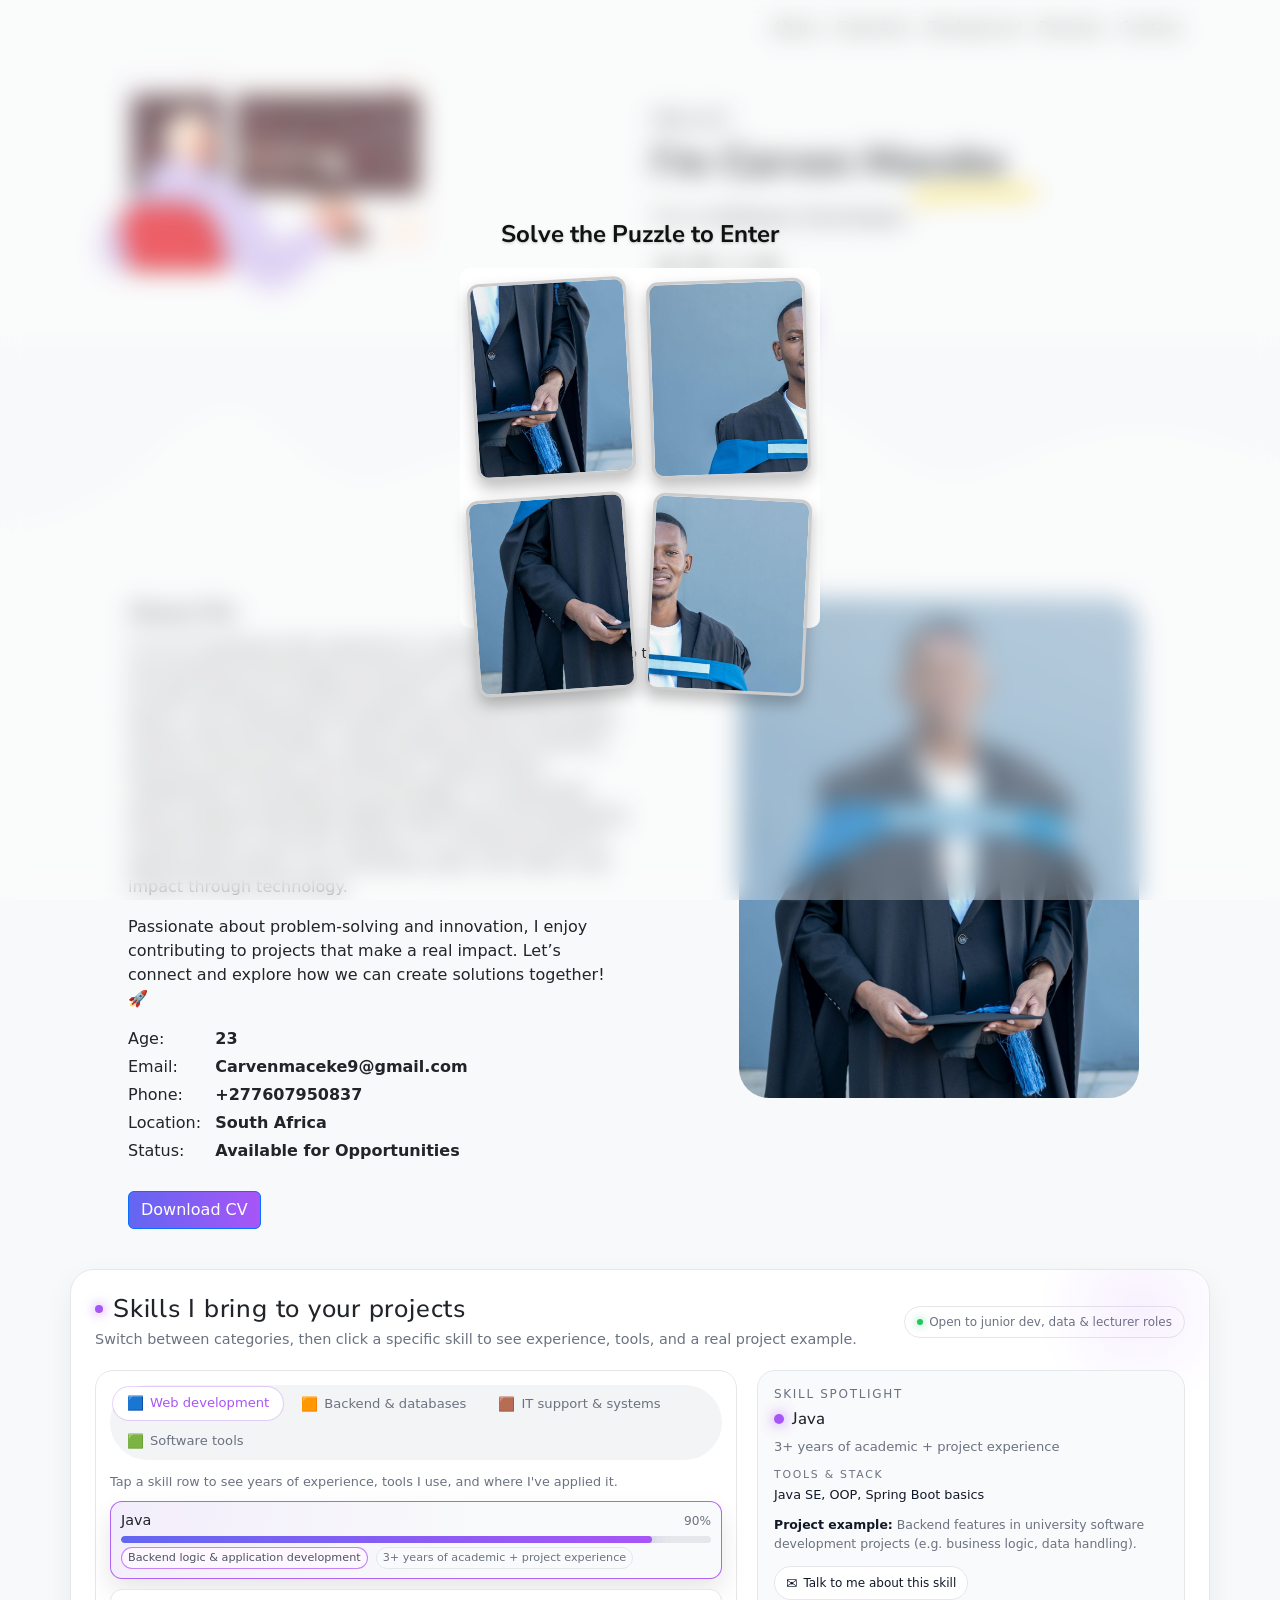
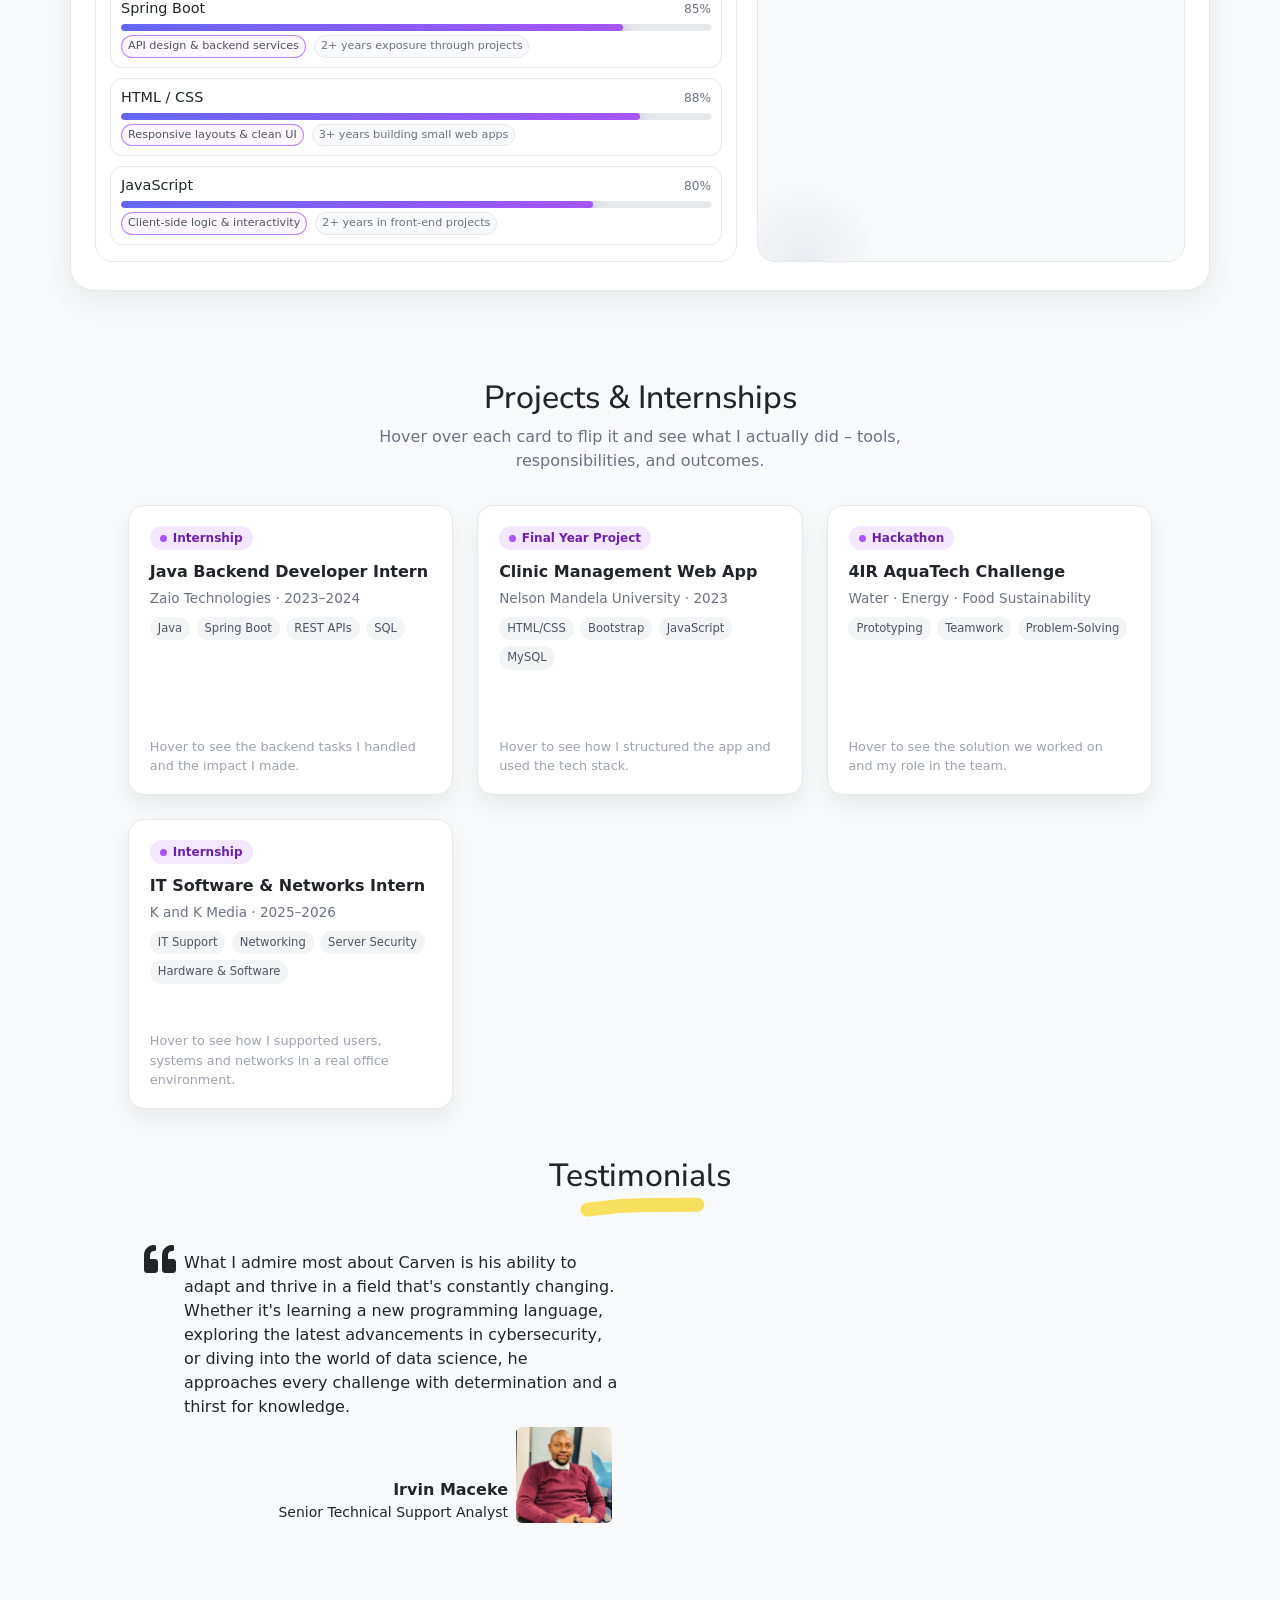
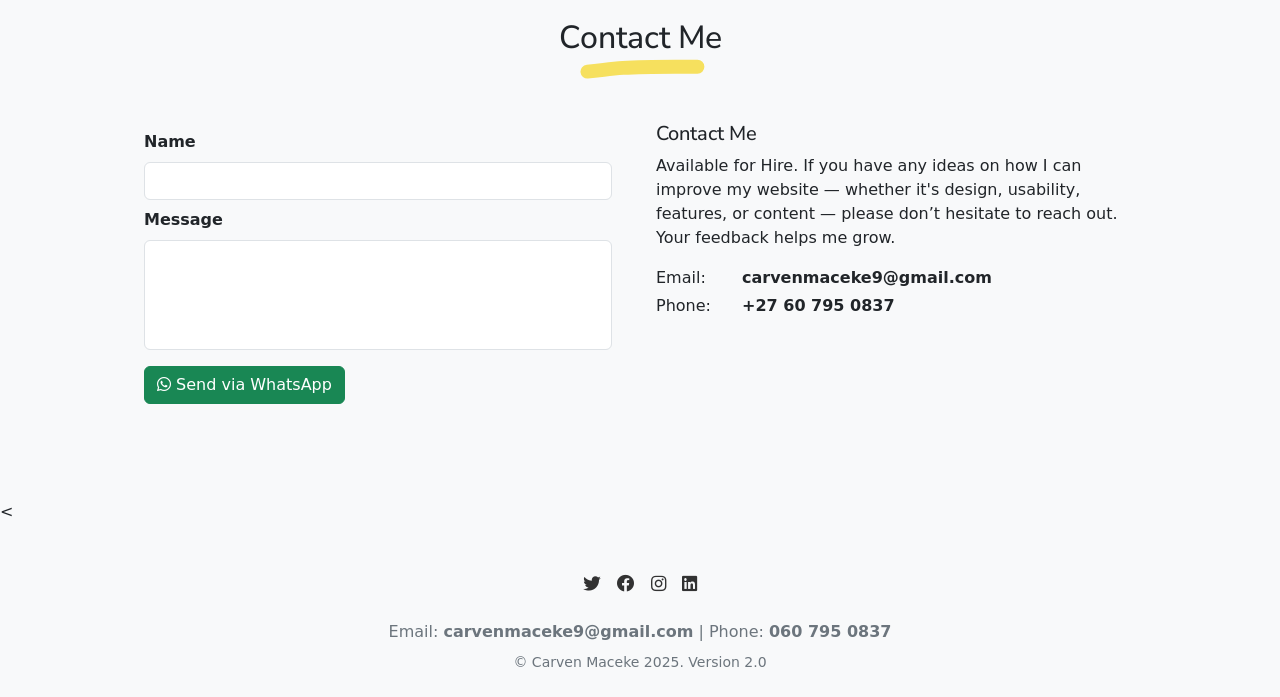
==== commit 005957d4: "final" ====
--- a/super-folio_free_1-2-0-main/index.html
+++ b/super-folio_free_1-2-0-main/index.html
@@ -24,6 +24,7 @@
         }
       </style>
     </noscript>
+    
   </head>
   <body id="top">
 
@@ -96,6 +97,15 @@
     transition: opacity 1s ease-out, backdrop-filter 1s ease-out;
     pointer-events: none;
   }
+/* Hide all left/right arrows on page */
+.carousel-control-prev,
+.carousel-control-next,
+.slick-prev,
+.slick-next {
+  display: none !important;
+}
+
+  
 </style>
 
 <div id="pzl-wrapper">
@@ -193,14 +203,15 @@
             <ul class="navbar-nav ms-auto me-2">
               <li class="nav-item"><a class="nav-link" href="#about">About</a></li>
               <li class="nav-item"><a class="nav-link" href="#services">Expertise</a></li>
-              <li class="nav-item"><a class="nav-link" href="#skills">Skills</a></li>
-              <li class="nav-item"><a class="nav-link" href="#portfolio">Credentials</a></li>
-              <li class="nav-item"><a class="nav-link" href="#experience">Ventures</a></li>
+              <li class="nav-item"><a class="nav-link" href="#skills">Background</a></li>
+              <li class="nav-item"><a class="nav-link" href="#portfolio">Reviews</a></li>
               <li class="nav-item"><a class="nav-link" href="#contact">Contact</a></li>
             </ul>
           </div>
         </div>
       </nav>
+
+      
     </header>
     
     <style>
@@ -210,6 +221,15 @@
       .nav-link:hover {
         color: #a855f7 !important; /* Purple color on hover */
       }
+
+      /* Hide all left/right arrows on page */
+.carousel-control-prev,
+.carousel-control-next,
+.slick-prev,
+.slick-next {
+  display: none !important;
+}
+
     </style>
     <div class="page-content">
       <div id="content">
@@ -788,7 +808,7 @@
   </style>
 </head>
 <body>
-  <section class="skills-shell" id="interactive-skills-animated">
+  <section class="skills-shell" id="services">
     <header class="skills-header">
       <div class="skills-heading-block">
         <h2><span class="accent-dot"></span> Skills I bring to your projects</h2>
@@ -1298,7 +1318,7 @@
   </style>
 </head>
 <body class="bg-light">
-  <div class="section px-3 px-lg-4 pt-5" id="projects">
+  <div class="section px-3 px-lg-4 pt-5" id="skills">
     <div class="container-narrow">
       <div class="text-center mb-4">
         <h2  >Projects & Internships</h2>
@@ -1614,7 +1634,7 @@
 
 
  
-<div class="section px-3 px-lg-4 pt-5" id="testimonials">
+<div class="section px-3 px-lg-4 pt-5" id="portfolio">
   <div class="container-narrow">
     <div class="text-center mb-5">
       <h2 class="marker marker-center"> Testimonials</h2>
@@ -1636,116 +1656,141 @@
     </div>
   </div>
 </div>
-
 <div class="section px-2 px-lg-4 pb-4 pt-5 mb-5" id="contact">
   <div class="container-narrow">
     <div class="text-center mb-5">
       <h2 class="marker marker-center">Contact Me</h2>
     </div>
     <div class="row">
+      <!-- WhatsApp Contact Form -->
       <div class="col-md-6" data-aos="zoom-in" data-aos-delay="100">
         <div class="bg-light my-2 p-3 pt-2">
-          <form action="https://formspree.io/f/mleqnpqq" method="POST">
+          <form onsubmit="sendWhatsApp(event)">
             <div class="form-group my-2">
               <label for="name" class="form-label fw-bolder">Name</label>
               <input class="form-control" type="text" id="name" name="name" required>
             </div>
             <div class="form-group my-2">
-              <label for="email" class="form-label fw-bolder">Email</label>
-              <input class="form-control" type="email" id="email" name="email" required>
-            </div>
-            <div class="form-group my-2">
               <label for="message" class="form-label fw-bolder">Message</label>
               <textarea class="form-control" style="resize: none;" id="message" name="message" rows="4" required></textarea>
             </div>
-            <button class="btn btn-primary mt-2" type="submit">Send</button>
+            <button class="btn btn-success mt-2" type="submit">
+              <i class="fab fa-whatsapp"></i> Send via WhatsApp
+            </button>
           </form>
         </div>
       </div>
 
+      <!-- Contact Info -->
       <div class="col-md-6" data-aos="fade-left" data-aos-delay="300">
-  <div class="mt-3 px-1">
-    <div class="h5">Contact Me</div>
-    <p>
-      Available for Hire.  
-      If you have any ideas on how I can improve my website —  
-      whether it's design, usability, features, or content —  
-      please don’t hesitate to reach out. Your feedback helps me grow.
-    </p>
-  </div>
-
-  <div class="mt-3 px-1">
-    <div class="row"> 
-      <div class="col-sm-2">
-        <div class="pb-1">Email:</div>
+        <div class="mt-3 px-1">
+          <div class="h5">Contact Me</div>
+          <p>
+            Available for Hire.  
+            If you have any ideas on how I can improve my website —  
+            whether it's design, usability, features, or content —  
+            please don’t hesitate to reach out. Your feedback helps me grow.
+          </p>
+        </div>
+
+        <div class="mt-3 px-1">
+          <div class="row"> 
+            <div class="col-sm-2">
+              <div class="pb-1">Email:</div>
+            </div>
+            <div class="col-sm-10">
+              <div class="pb-1 fw-bolder">carvenmaceke9@gmail.com</div>
+            </div>
+
+            <div class="col-sm-2">
+              <div class="pb-1">Phone:</div>
+            </div>
+            <div class="col-sm-10">
+              <div class="pb-1 fw-bolder">+27 60 795 0837</div>
+            </div>
+          </div>
+        </div>
       </div>
-      <div class="col-sm-10">
-        <div class="pb-1 fw-bolder">carvenmaceke9@gmail.com</div>
-      </div>
-
-      <div class="col-sm-2">
-        <div class="pb-1">Phone:</div>
-      </div>
-      <div class="col-sm-10">
-        <div class="pb-1 fw-bolder">+2760-795-0837</div>
-      </div>
+
     </div>
   </div>
 </div>
 
-    </div>
-  </div>
-</div>
-
-<footer class="pt-4 pb-4 text-center bg-light">
+<script>
+function sendWhatsApp(e) {
+  e.preventDefault();
+  const name = document.getElementById('name').value;
+  const msg = document.getElementById('message').value;
+  const number = '27607950837'; // Your WhatsApp number with country code
+  const url = `https://wa.me/${number}?text=Hi,%20my%20name%20is%20${encodeURIComponent(name)}.%20${encodeURIComponent(msg)}`;
+  window.open(url, '_blank');
+}
+</script>
+
+
+<<footer class="pt-4 pb-4 text-center bg-light">
   <div class="container">
+    <!-- Social Links -->
     <div class="my-3">
-       
       <div class="social-nav">
         <nav role="navigation">
           <ul class="nav justify-content-center">
-            <li class="nav-item"><a class="nav-link" href="https://twitter.com/MacekeCarven" title="Twitter"><i class="fab fa-twitter"></i><span class="menu-title sr-only">Twitter</span></a></li>
-            <li class="nav-item"><a class="nav-link" href="https://www.facebook.com/carven.axe.5" title="Facebook"><i class="fab fa-facebook"></i><span class="menu-title sr-only">Facebook</span></a></li>
-            <li class="nav-item"><a class="nav-link" href="https://www.instagram.com/carven_sa15" title="Instagram"><i class="fab fa-instagram"></i><span class="menu-title sr-only">Instagram</span></a></li>
-            <li class="nav-item"><a class="nav-link" href="https://www.linkedin.com/in/carven-maceke-a29985235" title="LinkedIn"><i class="fab fa-linkedin"></i><span class="menu-title sr-only">LinkedIn</span></a></li>
+            <li class="nav-item">
+              <a class="nav-link" href="https://twitter.com/MacekeCarven" title="Twitter" target="_blank">
+                <i class="fab fa-twitter"></i>
+                <span class="sr-only">Twitter</span>
+              </a>
+            </li>
+            <li class="nav-item">
+              <a class="nav-link" href="https://www.facebook.com/carven.axe.5" title="Facebook" target="_blank">
+                <i class="fab fa-facebook"></i>
+                <span class="sr-only">Facebook</span>
+              </a>
+            </li>
+            <li class="nav-item">
+              <a class="nav-link" href="https://www.instagram.com/carven_sa15" title="Instagram" target="_blank">
+                <i class="fab fa-instagram"></i>
+                <span class="sr-only">Instagram</span>
+              </a>
+            </li>
+            <li class="nav-item">
+              <a class="nav-link" href="https://www.linkedin.com/in/carven-maceke-a29985235" title="LinkedIn" target="_blank">
+                <i class="fab fa-linkedin"></i>
+                <span class="sr-only">LinkedIn</span>
+              </a>
+            </li>
           </ul>
         </nav>
       </div>
     </div>
+
+    <!-- Contact Info -->
+    <div class="mb-2">
+      <p class="text-secondary mb-1">Email: <a href="mailto:carvenmaceke9@gmail.com">carvenmaceke9@gmail.com</a> | Phone: <a href="tel:+27607950837">060 795 0837</a></p>
+    </div>
+
+    <!-- Copyright -->
     <div class="text-small text-secondary">
-      <div class="mb-1">&copy; version 2.0 2025.</div>
-      <div></div>
+      &copy; Carven Maceke 2025. Version 2.0
     </div>
   </div>
+
+  <!-- Scroll to Top -->
+  <div id="scrolltop" class="mt-3">
+    <a class="btn btn-secondary" href="#top">
+      <span class="icon"><i class="fas fa-angle-up fa-x"></i></span>
+    </a>
+  </div>
 </footer>
 
- 
-<footer class="pt-4 pb-4 text-center bg-light">
-  <div class="container">
-    <div class="my-3">
-       
-      <div class="social-nav">
-        <nav role="navigation">
-          <ul class="nav justify-content-center">
-             
-            <li class="nav-item"><a class="nav-link" href="https://www.linkedin.com/in/carven-maceke-a29985235" title="LinkedIn"><i class="fab fa-linkedin"></i><span class="menu-title sr-only"> </span></a></li>
-          </ul>
-        </nav>
-      </div>
-    </div>
-    <div class="text-small text-secondary">
-      <div class="mb-1">&copy; </div>
-      <div></div>
-    </div>
-  </div> ></div>
-    </div>
-    <div id="scrolltop"><a class="btn btn-secondary" href="#top"><span class="icon"><i class="fas fa-angle-up fa-x"></i></span></a></div>
-    <script src="./scripts/imagesloaded.pkgd.min.js?ver=1.2.0"></script>
-    <script src="./scripts/masonry.pkgd.min.js?ver=1.2.0"></script>
-    <script src="./scripts/BigPicture.min.js?ver=1.2.0"></script>
-    <script src="./scripts/purecounter.min.js?ver=1.2.0"></script>
-    <script src="./scripts/bootstrap.bundle.min.js?ver=1.2.0"></script>
-    <script src="./scripts/aos.min.js?ver=1.2.0"></script>
-    <script src="./scripts/main.js?ver=1.2.0"></script>
+<!-- Scripts -->
+<script src="./scripts/imagesloaded.pkgd.min.js?ver=1.2.0"></script>
+<script src="./scripts/masonry.pkgd.min.js?ver=1.2.0"></script>
+<script src="./scripts/BigPicture.min.js?ver=1.2.0"></script>
+<script src="./scripts/purecounter.min.js?ver=1.2.0"></script>
+<script src="./scripts/bootstrap.bundle.min.js?ver=1.2.0"></script>
+<script src="./scripts/aos.min.js?ver=1.2.0"></script>
+<script src="./scripts/main.js?ver=1.2.0"></script>
+
   </body>
 </html>
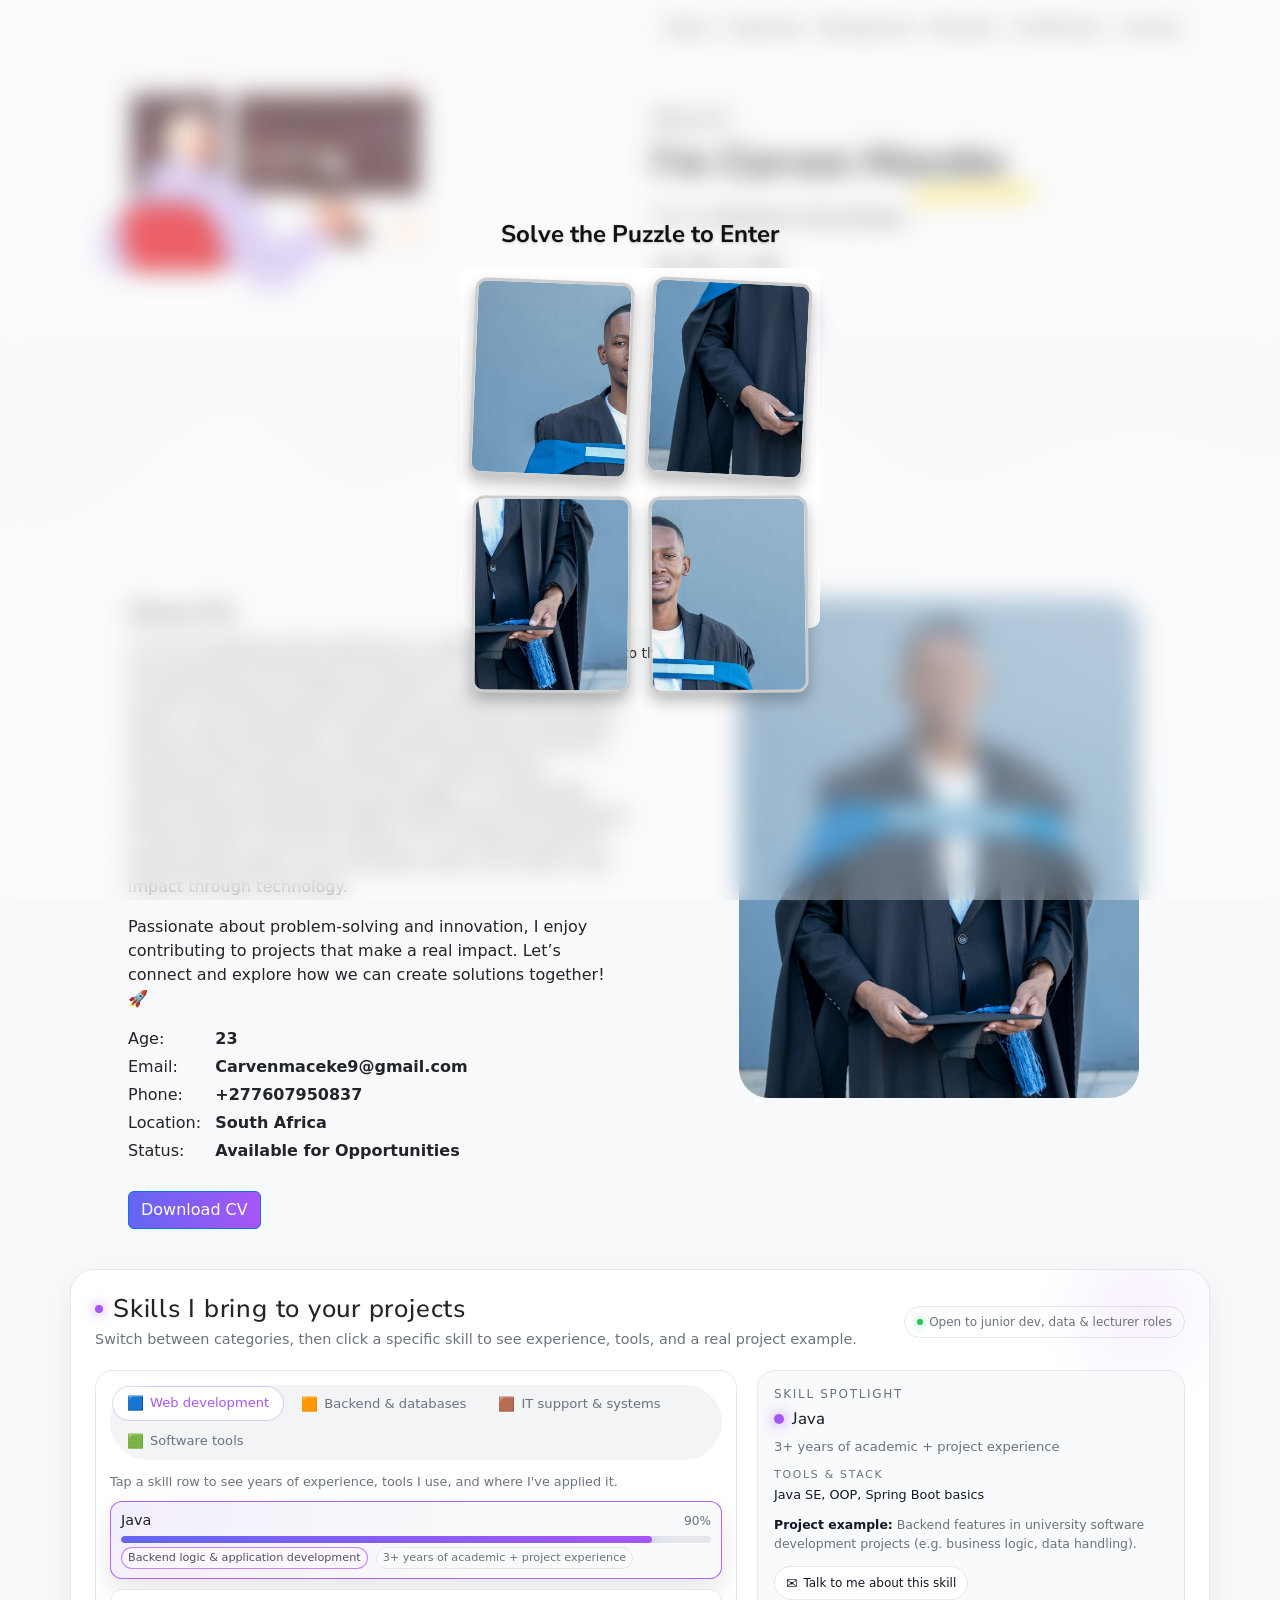
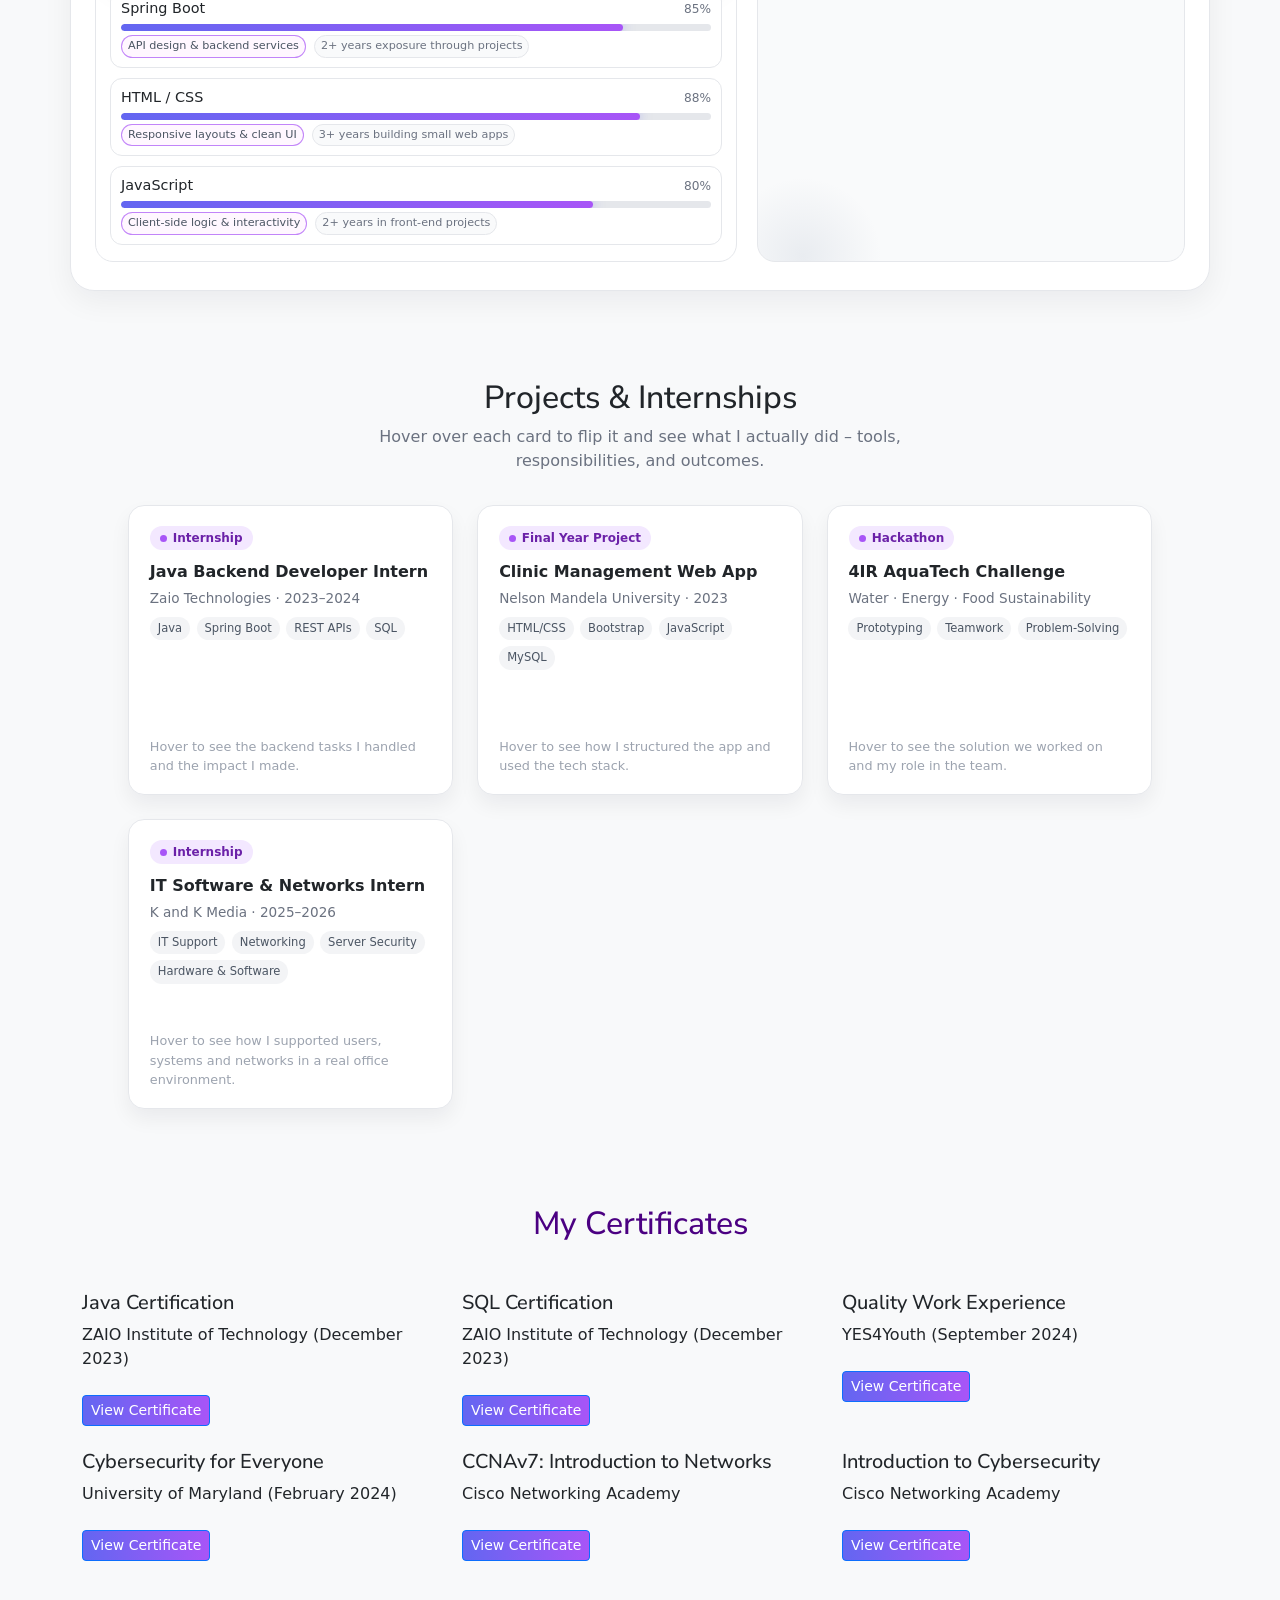
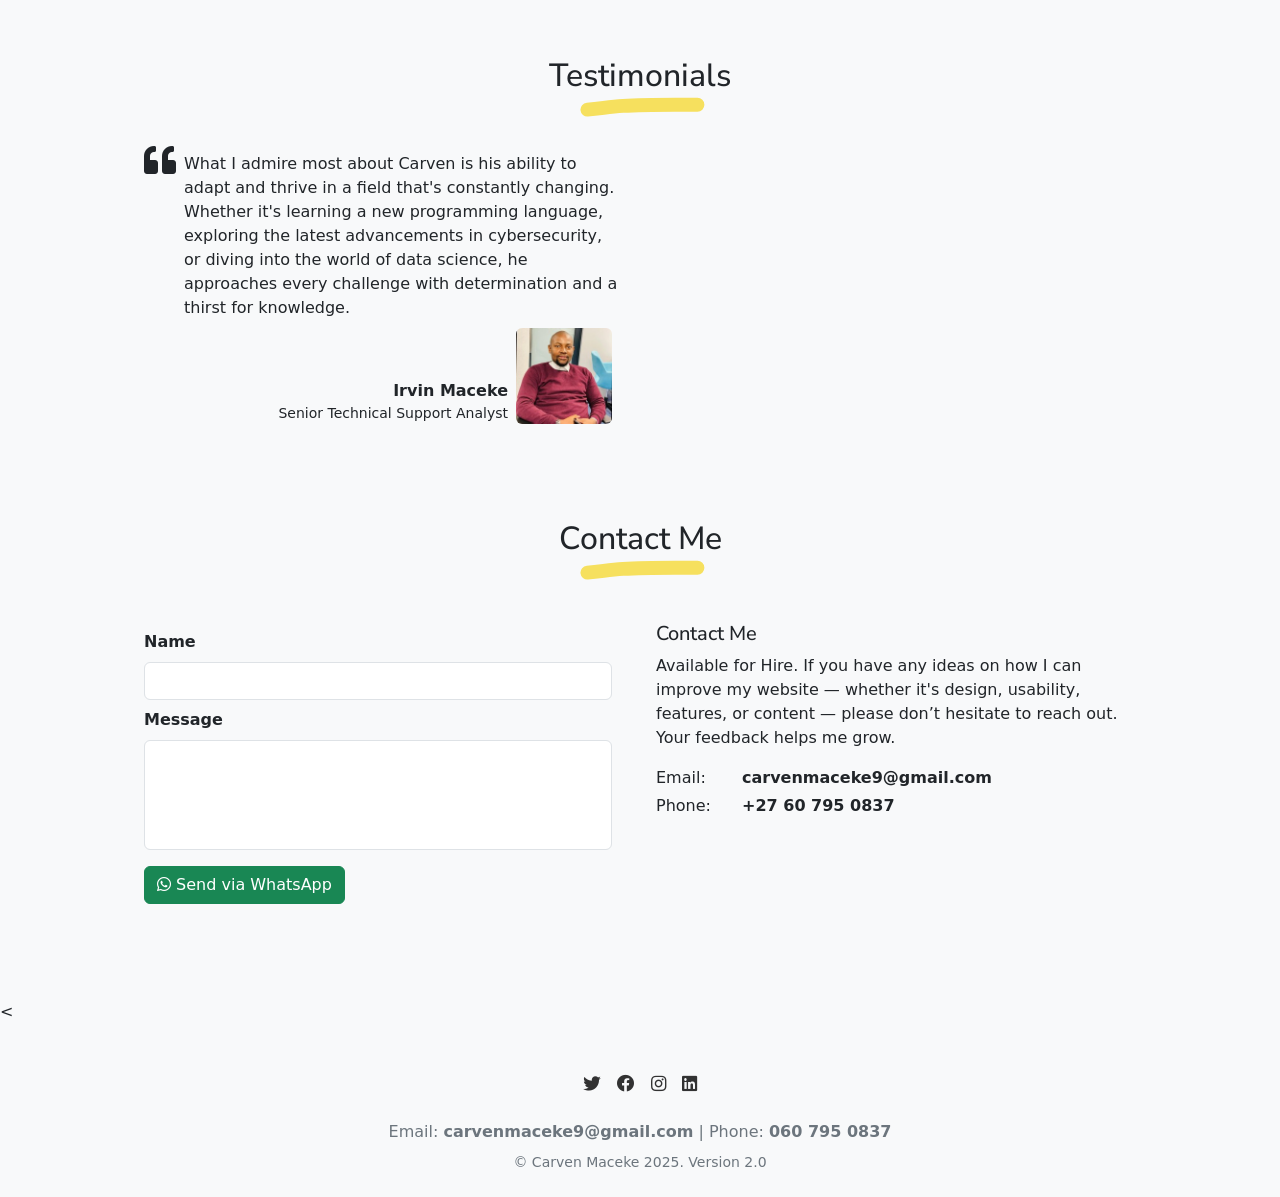
==== commit 504727dc: "done" ====
--- a/super-folio_free_1-2-0-main/index.html
+++ b/super-folio_free_1-2-0-main/index.html
@@ -205,6 +205,7 @@
               <li class="nav-item"><a class="nav-link" href="#services">Expertise</a></li>
               <li class="nav-item"><a class="nav-link" href="#skills">Background</a></li>
               <li class="nav-item"><a class="nav-link" href="#portfolio">Reviews</a></li>
+              <li class="nav-item"><a class="nav-link" href="#certificate">Certificates</a></li>
               <li class="nav-item"><a class="nav-link" href="#contact">Contact</a></li>
             </ul>
           </div>
@@ -1631,9 +1632,82 @@
 </script>
 
 
-
-
  
+
+
+
+
+<div class="section px-3 px-lg-4 pt-5" id="certificate"></div>
+
+<div id="certificates" class="py-5" style="background: #f8f9fa;">
+  <h2 class="text-center mb-5" style="color: #4B0082;">My Certificates</h2>
+  <div class="container">
+    <div class="row g-4">
+
+      <!-- Java Certification -->
+      <div class="col-md-4" data-aos="fade-up" data-aos-delay="100">
+        <div class="certificate-card">
+          <h5>Java Certification</h5>
+          <p>ZAIO Institute of Technology (December 2023)</p>
+          <a href=".vscode/JAVA.pdf" target="_blank" class="btn btn-primary btn-sm mt-2">View Certificate</a>
+        </div>
+      </div>
+
+      <!-- SQL Certification -->
+      <div class="col-md-4" data-aos="fade-up" data-aos-delay="200">
+        <div class="certificate-card">
+          <h5>SQL Certification</h5>
+          <p>ZAIO Institute of Technology (December 2023)</p>
+          <a href=".vscode/SQL.pdf" target="_blank" class="btn btn-primary btn-sm mt-2">View Certificate</a>
+        </div>
+      </div>
+
+      <!-- Quality Work Experience -->
+      <div class="col-md-4" data-aos="fade-up" data-aos-delay="300">
+        <div class="certificate-card">
+          <h5>Quality Work Experience</h5>
+          <p>YES4Youth (September 2024)</p>
+          <a href=".vscode/SQL.pdf" target="_blank" class="btn btn-primary btn-sm mt-2">View Certificate</a>
+        </div>
+      </div>
+
+      <!-- Cybersecurity for Everyone -->
+      <div class="col-md-4" data-aos="fade-up" data-aos-delay="400">
+        <div class="certificate-card">
+          <h5>Cybersecurity for Everyone</h5>
+          <p>University of Maryland (February 2024)</p>
+          <a href=".vscode/CyberSecurity.pdf" target="_blank" class="btn btn-primary btn-sm mt-2">View Certificate</a>
+        </div>
+      </div>
+
+      <!-- CCNAv7: Introduction to Networks -->
+      <div class="col-md-4" data-aos="fade-up" data-aos-delay="500">
+        <div class="certificate-card">
+          <h5>CCNAv7: Introduction to Networks</h5>
+          <p>Cisco Networking Academy</p>
+          <a href=".vscode/CCNA-_Introduction_to_Networks_certificate_s224515837-mandela-ac-za_e0857e0f-0dc4-4de0-b7c6-720e9db30509.pdf" target="_blank" class="btn btn-primary btn-sm mt-2">View Certificate</a>
+        </div>
+      </div>
+
+      <!-- Introduction to Cybersecurity -->
+      <div class="col-md-4" data-aos="fade-up" data-aos-delay="600">
+        <div class="certificate-card">
+          <h5>Introduction to Cybersecurity</h5>
+          <p>Cisco Networking Academy</p>
+          <a href=".vscode/Introduction_to_Cybersecurity_certificate_s224515837-mandela-ac-za_1f9839bc-1f89-4222-b869-ed5cd5427ef2.pdf" target="_blank" class="btn btn-primary btn-sm mt-2">View Certificate</a>
+        </div>
+      </div>
+
+    </div>
+  </div>
+</div>
+
+
+
+
+
+
+
 <div class="section px-3 px-lg-4 pt-5" id="portfolio">
   <div class="container-narrow">
     <div class="text-center mb-5">
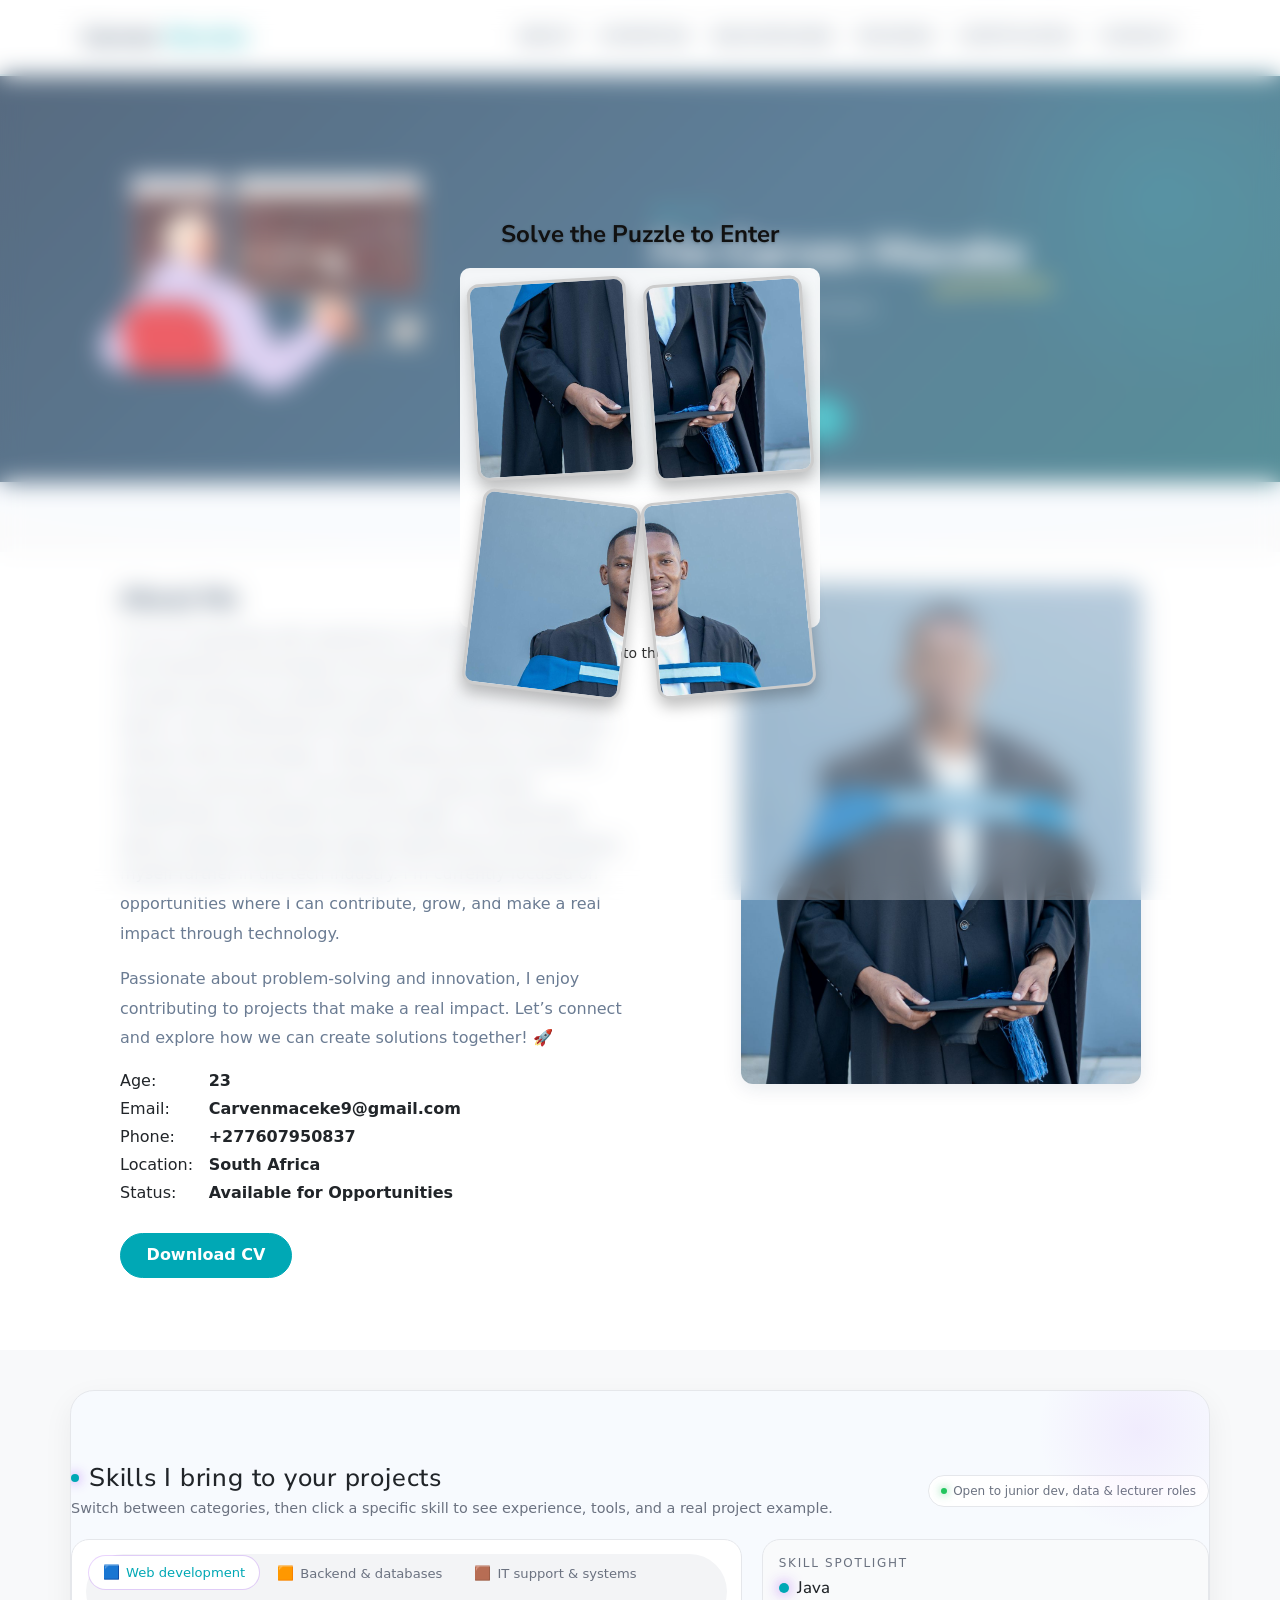
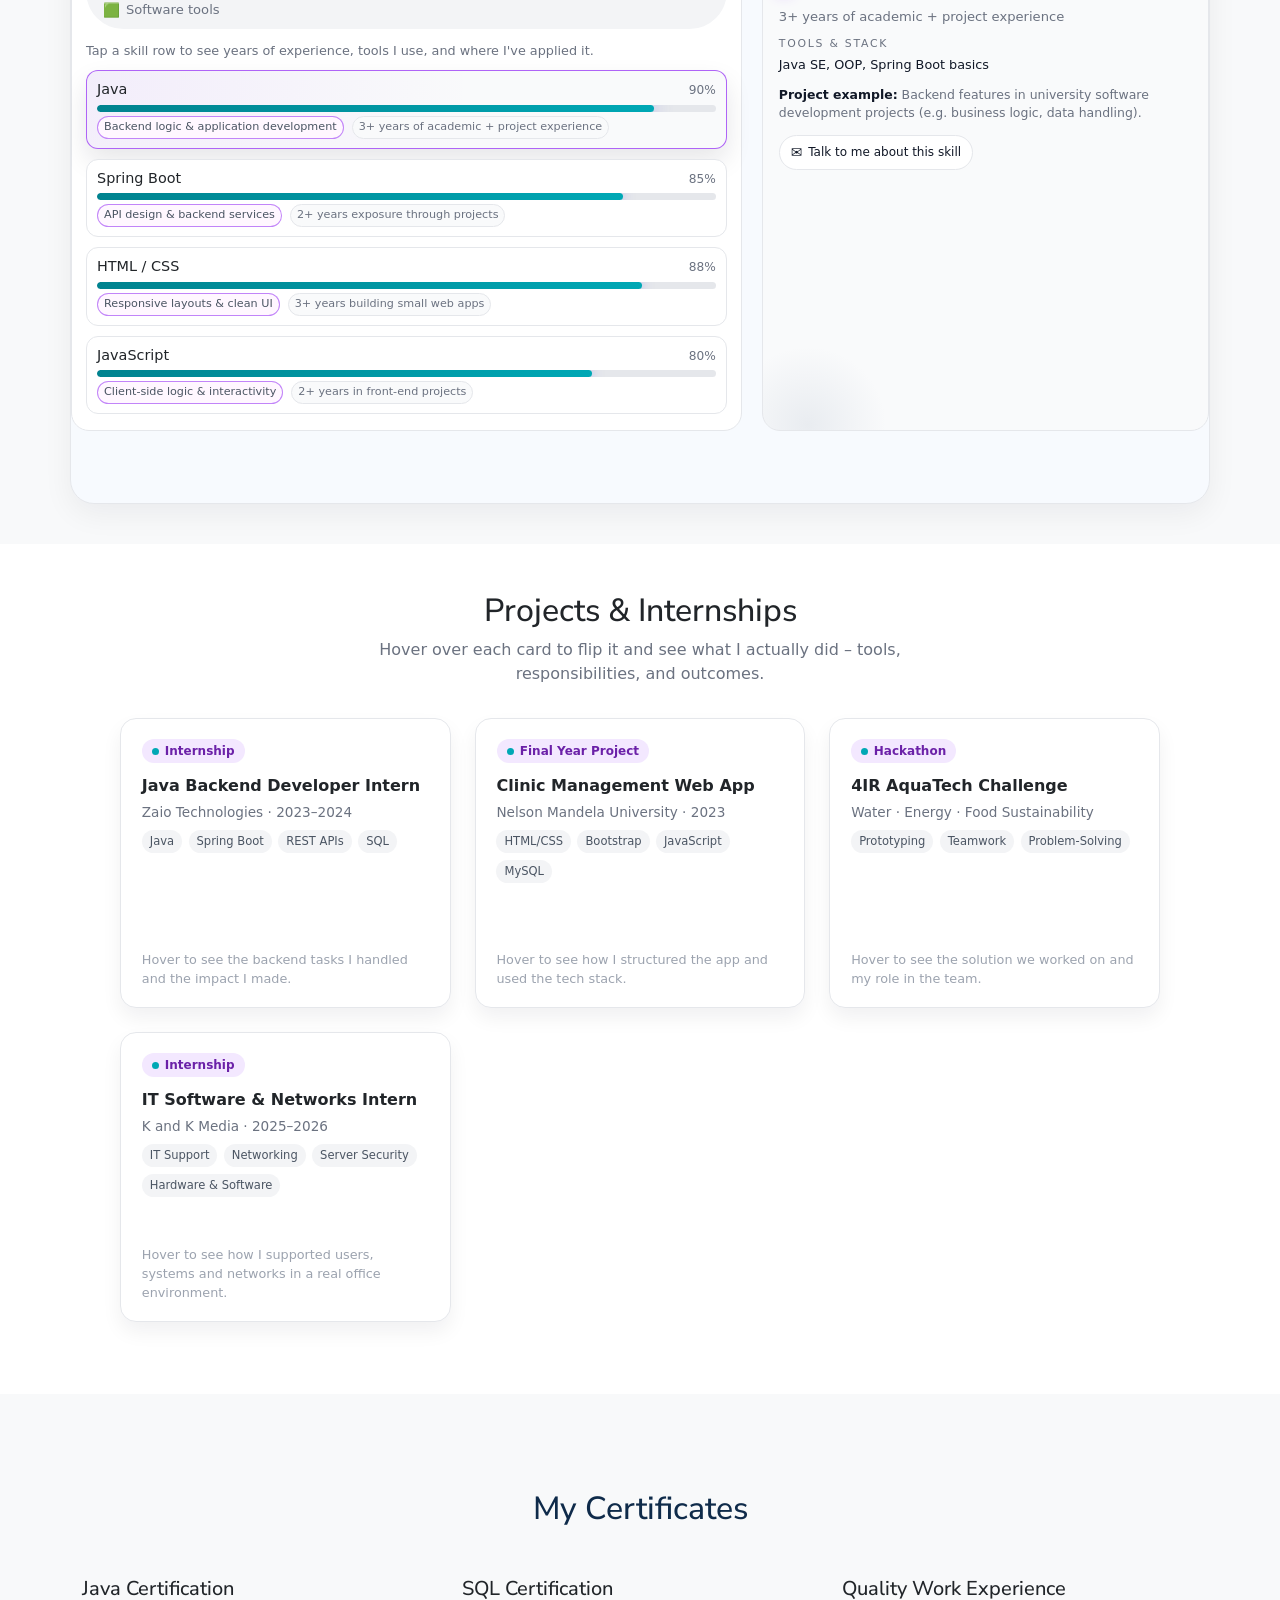
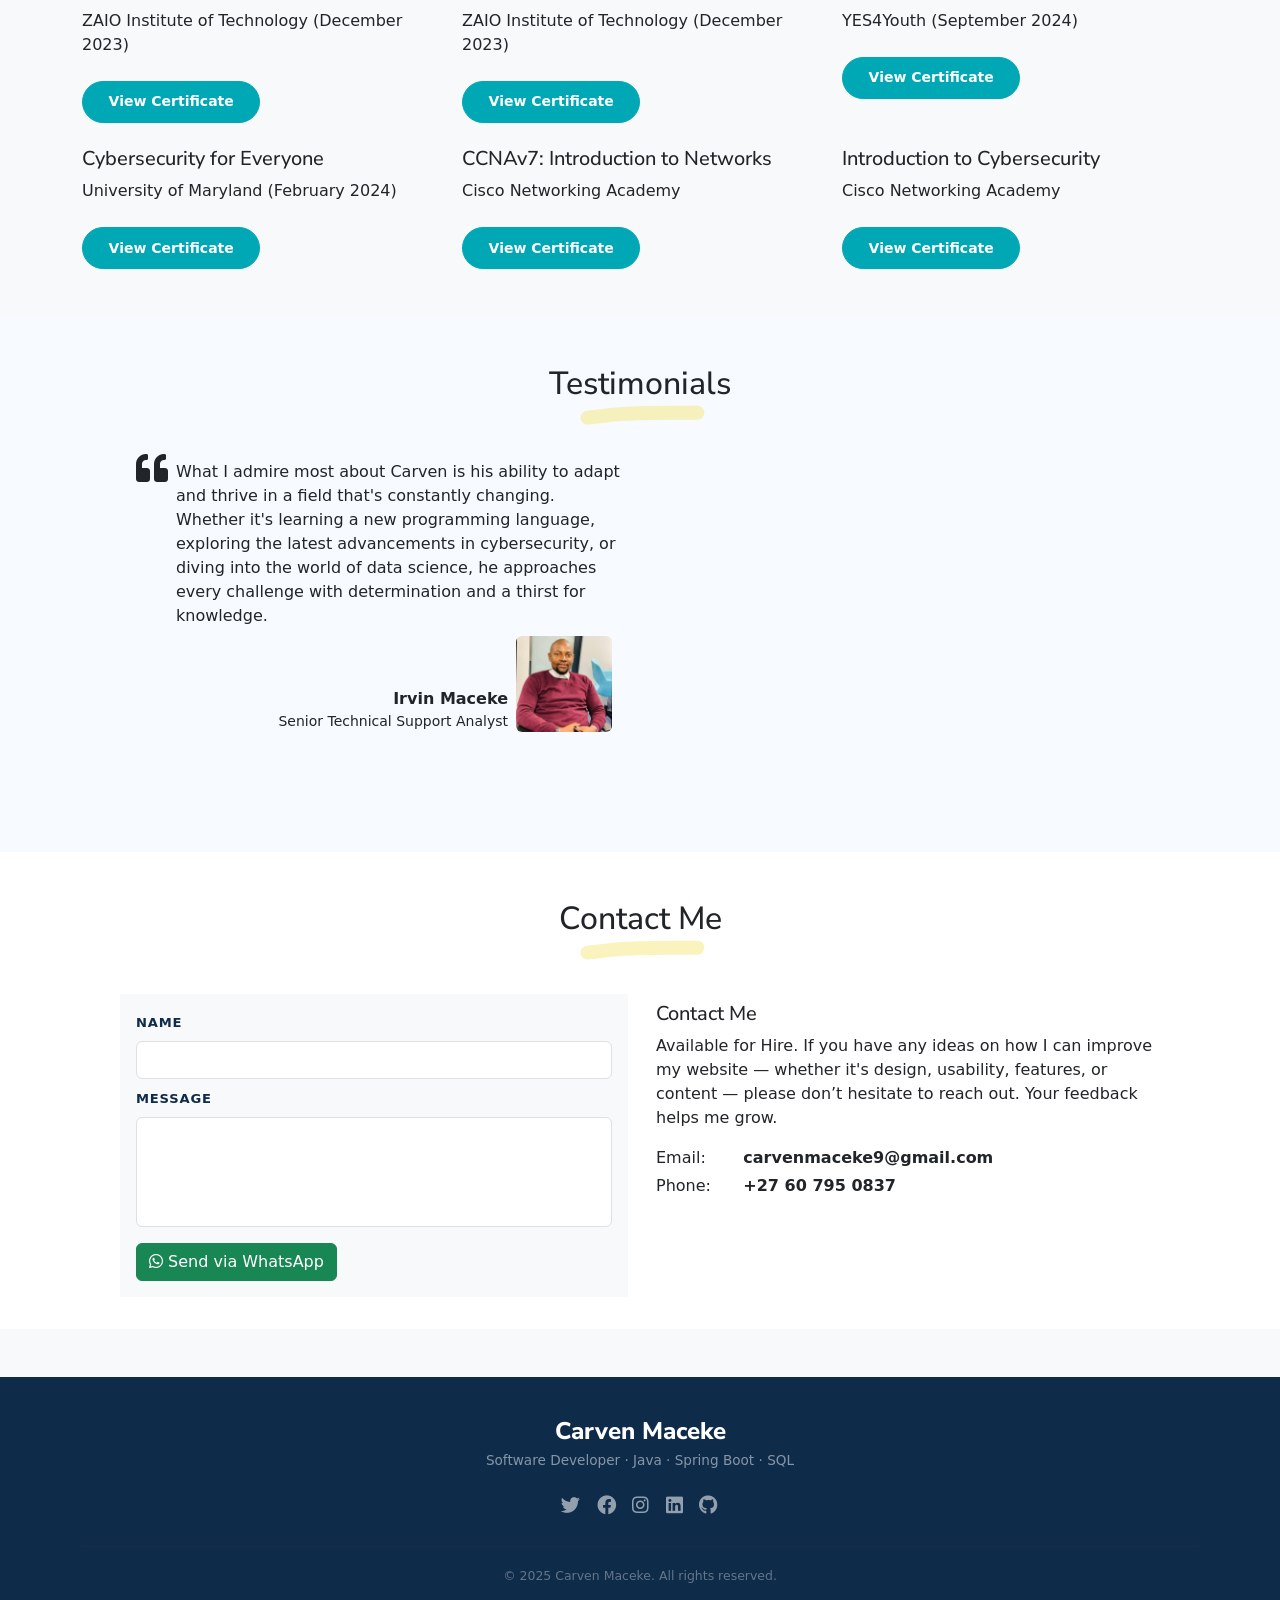
==== commit adcea6b2: "Design refresh: navy/teal theme, fix bugs, add CV download, GitHub link" ====
--- a/super-folio_free_1-2-0-main/index.html
+++ b/super-folio_free_1-2-0-main/index.html
@@ -195,7 +195,7 @@
     <header class="bg-light" style="transition: background-color 0.3s;">
       <nav class="navbar navbar-expand-lg navbar-light bg-light" id="header-nav" role="navigation">
         <div class="container">
-          <a class="link-dark navbar-brand site-title mb-0" href="#"></a>
+          <a class="navbar-brand site-title mb-0" href="#top">Carven <span class="accent">Maceke</span></a>
           <button class="navbar-toggler" type="button" data-bs-toggle="collapse" data-bs-target="#navbarSupportedContent" aria-controls="navbarSupportedContent" aria-expanded="false" aria-label="Toggle navigation">
             <span class="navbar-toggler-icon"></span>
           </button>
@@ -216,12 +216,7 @@
     </header>
     
     <style>
-      header:hover {
-        background-color: #d8b3ff !important; /* Light purple color */
-      }
-      .nav-link:hover {
-        color: #a855f7 !important; /* Purple color on hover */
-      }
+      /* Theme colours handled by main.css */
 
       /* Hide all left/right arrows on page */
 .carousel-control-prev,
@@ -235,7 +230,7 @@
     <div class="page-content">
       <div id="content">
 <header>
-  <div class="cover bg-light">
+  <div class="cover">
     <div class="container px-3">
       <div class="row">
         <div class="col-lg-6 p-2">
@@ -253,6 +248,7 @@
                   <li class="nav-item"><a class="nav-link" href="https://www.facebook.com/carven.axe.5" title="Facebook"><i class="fab fa-facebook"></i></a></li>
                   <li class="nav-item"><a class="nav-link" href="https://www.instagram.com/carven_sa15" title="Instagram"><i class="fab fa-instagram"></i></a></li>
                   <li class="nav-item"><a class="nav-link" href="https://www.linkedin.com/in/carven-maceke-a29985235" title="LinkedIn"><i class="fab fa-linkedin"></i></a></li>
+                  <li class="nav-item"><a class="nav-link" href="https://github.com/s224515837" title="GitHub" target="_blank" rel="noopener"><i class="fab fa-github"></i></a></li>
                 </ul>
               </nav>
             </div>
@@ -375,12 +371,12 @@
       --bg: #f8fafc;
       --card: #ffffff;
       --card-soft: #f9fafb;
-      --accent: #a855f7; /* purple-ish like your nav hover */
+      --accent: #00A8B5; /* teal */
       --accent-soft: rgba(168, 85, 247, 0.12);
       --text-main: #111827;
       --text-muted: #6b7280;
       --bar-bg: #e5e7eb;
-      --bar-fill: linear-gradient(90deg, #6366f1, #a855f7);
+      --bar-fill: linear-gradient(90deg, #00838F, #00A8B5);
     }
 
     * {
@@ -756,7 +752,7 @@
 
     .btn-primary {
       border-color: rgba(168, 85, 247, 0.9);
-      background: linear-gradient(90deg, #6366f1, #a855f7);
+      background: linear-gradient(90deg, #00838F, #00A8B5);
       color: #ffffff;
     }
 
@@ -1242,7 +1238,7 @@
       width: 7px;
       height: 7px;
       border-radius: 999px;
-      background: #a855f7;
+      background: #00A8B5;
     }
 
     .flip-title {
@@ -1308,7 +1304,7 @@
       gap: 6px;
       font-size: 0.78rem;
       font-weight: 600;
-      color: #a855f7;
+      color: #00A8B5;
       text-decoration: none;
       margin-top: 0.5rem;
     }
@@ -1640,7 +1636,7 @@
 <div class="section px-3 px-lg-4 pt-5" id="certificate"></div>
 
 <div id="certificates" class="py-5" style="background: #f8f9fa;">
-  <h2 class="text-center mb-5" style="color: #4B0082;">My Certificates</h2>
+  <h2 class="text-center mb-5" style="color: var(--navy, #0F2B4A);">My Certificates</h2>
   <div class="container">
     <div class="row g-4">
 
@@ -1802,58 +1798,26 @@
 </script>
 
 
-<<footer class="pt-4 pb-4 text-center bg-light">
-  <div class="container">
-    <!-- Social Links -->
-    <div class="my-3">
-      <div class="social-nav">
-        <nav role="navigation">
-          <ul class="nav justify-content-center">
-            <li class="nav-item">
-              <a class="nav-link" href="https://twitter.com/MacekeCarven" title="Twitter" target="_blank">
-                <i class="fab fa-twitter"></i>
-                <span class="sr-only">Twitter</span>
-              </a>
-            </li>
-            <li class="nav-item">
-              <a class="nav-link" href="https://www.facebook.com/carven.axe.5" title="Facebook" target="_blank">
-                <i class="fab fa-facebook"></i>
-                <span class="sr-only">Facebook</span>
-              </a>
-            </li>
-            <li class="nav-item">
-              <a class="nav-link" href="https://www.instagram.com/carven_sa15" title="Instagram" target="_blank">
-                <i class="fab fa-instagram"></i>
-                <span class="sr-only">Instagram</span>
-              </a>
-            </li>
-            <li class="nav-item">
-              <a class="nav-link" href="https://www.linkedin.com/in/carven-maceke-a29985235" title="LinkedIn" target="_blank">
-                <i class="fab fa-linkedin"></i>
-                <span class="sr-only">LinkedIn</span>
-              </a>
-            </li>
-          </ul>
-        </nav>
-      </div>
+<footer>
+  <div class="container text-center">
+    <div class="h4 mb-1">Carven Maceke</div>
+    <p style="color:rgba(255,255,255,0.5);font-size:0.85rem;margin-bottom:1rem;">Software Developer · Java · Spring Boot · SQL</p>
+    <div class="social-nav">
+      <nav role="navigation">
+        <ul class="nav justify-content-center">
+          <li class="nav-item"><a class="nav-link" href="https://twitter.com/MacekeCarven" title="Twitter" target="_blank"><i class="fab fa-twitter"></i></a></li>
+          <li class="nav-item"><a class="nav-link" href="https://www.facebook.com/carven.axe.5" title="Facebook" target="_blank"><i class="fab fa-facebook"></i></a></li>
+          <li class="nav-item"><a class="nav-link" href="https://www.instagram.com/carven_sa15" title="Instagram" target="_blank"><i class="fab fa-instagram"></i></a></li>
+          <li class="nav-item"><a class="nav-link" href="https://www.linkedin.com/in/carven-maceke-a29985235" title="LinkedIn" target="_blank"><i class="fab fa-linkedin"></i></a></li>
+          <li class="nav-item"><a class="nav-link" href="https://github.com/s224515837" title="GitHub" target="_blank"><i class="fab fa-github"></i></a></li>
+        </ul>
+      </nav>
     </div>
-
-    <!-- Contact Info -->
-    <div class="mb-2">
-      <p class="text-secondary mb-1">Email: <a href="mailto:carvenmaceke9@gmail.com">carvenmaceke9@gmail.com</a> | Phone: <a href="tel:+27607950837">060 795 0837</a></p>
-    </div>
-
-    <!-- Copyright -->
-    <div class="text-small text-secondary">
-      &copy; Carven Maceke 2025. Version 2.0
-    </div>
+    <hr class="footer-divider">
+    <div class="footer-copyright">&copy; 2025 Carven Maceke. All rights reserved.</div>
   </div>
-
-  <!-- Scroll to Top -->
-  <div id="scrolltop" class="mt-3">
-    <a class="btn btn-secondary" href="#top">
-      <span class="icon"><i class="fas fa-angle-up fa-x"></i></span>
-    </a>
+  <div id="scrolltop">
+    <a class="btn btn-secondary" href="#top"><i class="fas fa-angle-up"></i></a>
   </div>
 </footer>
 
--- a/super-folio_free_1-2-0-main/css/main.css
+++ b/super-folio_free_1-2-0-main/css/main.css
@@ -1,272 +1,394 @@
+/* ── GLOBAL RESET & BASE ─────────────────────────────────────── */
+:root {
+  --navy:    #0F2B4A;
+  --teal:    #00A8B5;
+  --teal-dk: #007A85;
+  --teal-lt: #E0F7FA;
+  --white:   #FFFFFF;
+  --off-white: #F7FAFE;
+  --text:    #1A2B3C;
+  --muted:   #6B7C93;
+  --border:  #DCE6F0;
+  --shadow:  0 4px 20px rgba(15,43,74,0.10);
+  --shadow-sm: 0 2px 8px rgba(15,43,74,0.07);
+  --radius:  12px;
+  --radius-sm: 8px;
+}
+
 html, body {
   overflow-x: hidden;
-  background-color: #fcffff;
-}
-
-/**
- * Enable smooth scrolling on the whole document
- */
-html {
-  scroll-behavior: smooth;
-}
-
-/**
- * Disable smooth scrolling when users have prefers-reduced-motion enabled
- */
+  background-color: var(--off-white);
+  color: var(--text);
+  font-family: 'Nunito Sans', sans-serif;
+}
+
+html { scroll-behavior: smooth; }
+
 @media screen and (prefers-reduced-motion: reduce) {
-  html {
-    scroll-behavior: auto;
-  }
-}
-
-/**
- * Add .section to every anchored element for scroll margin
- */
-.section {
-  scroll-margin-top: 2rem;
-}
-
-/* Header */
+  html { scroll-behavior: auto; }
+}
+
+.section { scroll-margin-top: 4rem; }
+
+/* ── NAVBAR ──────────────────────────────────────────────────── */
+#header-nav {
+  background: var(--white) !important;
+  border-bottom: 2px solid var(--teal-lt);
+  transition: box-shadow 0.3s ease;
+}
+#header-nav.fixed-top { box-shadow: var(--shadow) !important; }
+
 .site-title {
-  font-size: 1.5rem;
-  font-weight: 700;
+  font-size: 1.25rem;
+  font-weight: 800;
   line-height: 3rem;
   text-decoration: none;
-}
-
-@media (min-width: 48em) {
-  .site-title {
-    float: left;
-  }
-}
+  color: var(--navy) !important;
+  letter-spacing: -0.02em;
+}
+.site-title .accent { color: var(--teal); }
 
 .nav-link {
   font-weight: 700;
-  color: rgba(0, 0, 0, 0.8) !important;
-}
-
+  color: var(--navy) !important;
+  font-size: 0.88rem;
+  letter-spacing: 0.03em;
+  text-transform: uppercase;
+  padding: 0.45rem 0.75rem !important;
+  border-radius: 6px;
+  transition: color 0.2s, background 0.2s;
+}
+.nav-link:hover, .nav-link:focus, .active .nav-link {
+  color: var(--teal) !important;
+  background: var(--teal-lt);
+}
 .social-nav .nav-link {
-  padding: 0 0.5rem;
-  font-size: 1.1rem;
+  padding: 0 0.5rem !important;
+  font-size: 1.2rem;
   line-height: 2.5rem;
-}
-
-.nav-link:hover,
-.nav-link:focus,
-.active .nav-link {
-  color: rgba(0, 0, 0, 0.6) !important;
-}
-
-/* Hero (intro) section */
+  color: var(--navy) !important;
+}
+.social-nav .nav-link:hover { color: var(--teal) !important; background: transparent; }
+
+/* ── HERO ────────────────────────────────────────────────────── */
+.cover {
+  background: linear-gradient(135deg, #0F2B4A 0%, #1A4A6E 55%, #0F5F6E 100%) !important;
+  padding: 5rem 0 2.5rem;
+  position: relative;
+  overflow: hidden;
+}
+.cover::before {
+  content: '';
+  position: absolute;
+  top: -80px; right: -80px;
+  width: 400px; height: 400px;
+  background: radial-gradient(circle, rgba(0,168,181,0.2) 0%, transparent 70%);
+  border-radius: 50%;
+  pointer-events: none;
+}
+.cover .lead.text-uppercase {
+  color: var(--teal) !important;
+  font-size: 0.82rem;
+  letter-spacing: 0.2em;
+  font-weight: 700;
+  margin-bottom: 0.25rem;
+}
 .intro-title {
   font-weight: 800;
-}
-
-@-webkit-keyframes animateWave {
-  0% {
-    transform: scale(1, 0);
-  }
-  100% {
-    transform: scale(1, 1);
-  }
-}
-
-@keyframes animateWave {
-  0% {
-    transform: scale(1, 0);
-  }
-  100% {
-    transform: scale(1, 1);
-  }
-}
+  color: var(--white) !important;
+  font-size: 2.75rem;
+  line-height: 1.15;
+  letter-spacing: -0.025em;
+}
+.cover .lead.fw-normal {
+  color: rgba(255,255,255,0.72) !important;
+  font-size: 1.1rem;
+}
+.cover .social-nav .nav-link { color: rgba(255,255,255,0.65) !important; }
+.cover .social-nav .nav-link:hover { color: var(--teal) !important; }
+
+.cover-btns { display: flex; gap: 0.75rem; flex-wrap: wrap; margin-top: 1.5rem; }
+
+.btn-hero-primary {
+  background: var(--teal); color: var(--white); border: none;
+  padding: 0.65rem 1.4rem; border-radius: 50px;
+  font-weight: 700; font-size: 0.9rem;
+  text-decoration: none;
+  transition: background 0.2s, transform 0.2s, box-shadow 0.2s;
+  display: inline-flex; align-items: center; gap: 0.4rem;
+}
+.btn-hero-primary:hover {
+  background: var(--teal-dk); color: var(--white);
+  transform: translateY(-2px);
+  box-shadow: 0 6px 20px rgba(0,168,181,0.4);
+}
+
+.btn-hero-outline {
+  background: transparent; color: var(--white);
+  border: 2px solid rgba(255,255,255,0.4);
+  padding: 0.6rem 1.4rem; border-radius: 50px;
+  font-weight: 700; font-size: 0.9rem;
+  text-decoration: none;
+  transition: border-color 0.2s, color 0.2s, transform 0.2s;
+  display: inline-flex; align-items: center; gap: 0.4rem;
+}
+.btn-hero-outline:hover {
+  border-color: var(--teal); color: var(--teal); transform: translateY(-2px);
+}
+
+/* ── WAVE ────────────────────────────────────────────────────── */
+@keyframes animateWave { 0% { transform: scale(1,0); } 100% { transform: scale(1,1); } }
+@-webkit-keyframes animateWave { 0% { transform: scale(1,0); } 100% { transform: scale(1,1); } }
 
 .wave-bg {
-  display: block;
-  height: 220px;
-  width: 100%;
-  min-width: 600px;
+  display: block; height: 70px; width: 100%; min-width: 600px;
   transform-origin: top;
-  -webkit-animation: animateWave 2000ms cubic-bezier(0.23, 1, 0.32, 1) forwards;
-          animation: animateWave 2000ms cubic-bezier(0.23, 1, 0.32, 1) forwards;
-  background-image: url("../images/wave-bg.svg");
-  background-position: center;
-  background-repeat: no-repeat;
-}
-
-img.avatar {
-  border-radius: 30px;
-}
-
-/* Masonary grid for portfolio */
-.grid:after {
-  content: '';
-  display: block;
-  clear: both;
-}
-
-/* Grid Item */
-.grid-sizer,
-.grid-item {
-  width: 100%;
-}
-
-.grid-item {
-  padding-bottom: 12px;
-}
+  animation: animateWave 1500ms cubic-bezier(0.23,1,0.32,1) forwards;
+  -webkit-animation: animateWave 1500ms cubic-bezier(0.23,1,0.32,1) forwards;
+  background: var(--off-white);
+  clip-path: ellipse(55% 100% at 50% 0%);
+}
+
+/* ── ABOUT ───────────────────────────────────────────────────── */
+#about { background: var(--white); padding: 4.5rem 0; }
+#about h2 { color: var(--navy); font-weight: 800; font-size: 1.6rem; }
+#about p { color: var(--muted); line-height: 1.85; }
+
+.about-meta { display: grid; grid-template-columns: auto 1fr; gap: 0.35rem 1rem; align-items: center; }
+.about-meta-label { color: var(--muted); font-size: 0.8rem; font-weight: 700; text-transform: uppercase; letter-spacing: 0.07em; }
+.about-meta-value { color: var(--navy); font-weight: 700; font-size: 0.92rem; }
+
+.status-badge {
+  display: inline-flex; align-items: center; gap: 0.35rem;
+  background: #E6F9F0; color: #1A7F4E;
+  border-radius: 50px; padding: 0.3rem 0.8rem;
+  font-size: 0.8rem; font-weight: 700;
+}
+.status-badge::before {
+  content: ''; width: 7px; height: 7px;
+  background: #1A7F4E; border-radius: 50%;
+  animation: pulse 1.8s infinite;
+}
+@keyframes pulse { 0%,100%{opacity:1;} 50%{opacity:0.4;} }
+
+img.avatar { border-radius: var(--radius); box-shadow: var(--shadow); }
+
+/* ── TECHNICAL SKILLS ────────────────────────────────────────── */
+#services { background: var(--off-white); padding: 4.5rem 0; }
+
+.skill-card {
+  background: var(--white); border-radius: var(--radius);
+  padding: 1.5rem 1rem; text-align: center;
+  border: 1.5px solid var(--border);
+  transition: border-color 0.2s, box-shadow 0.2s, transform 0.2s;
+  height: 100%;
+}
+.skill-card:hover { border-color: var(--teal); box-shadow: var(--shadow); transform: translateY(-4px); }
+.skill-card img { width: 52px; height: 52px; object-fit: contain; margin-bottom: 0.65rem; }
+.skill-card .skill-name { font-size: 0.85rem; font-weight: 700; color: var(--navy); margin: 0; }
+
+/* ── SOFT SKILLS ─────────────────────────────────────────────── */
+#skills { background: var(--white); padding: 4.5rem 0; }
+
+.soft-skill-tag {
+  display: inline-flex; align-items: center; gap: 0.4rem;
+  background: var(--teal-lt); color: var(--teal-dk);
+  border: 1.5px solid rgba(0,168,181,0.2);
+  border-radius: 50px; padding: 0.5rem 1.1rem;
+  font-size: 0.88rem; font-weight: 700; margin: 0.3rem;
+  transition: background 0.2s, color 0.2s, transform 0.15s;
+  cursor: default;
+}
+.soft-skill-tag:hover { background: var(--teal); color: var(--white); transform: translateY(-2px); }
+.soft-skill-tag i { font-size: 0.85rem; }
+
+/* ── CREDENTIALS ─────────────────────────────────────────────── */
+#portfolio { background: var(--off-white); padding: 4.5rem 0; }
+
+.grid:after { content: ''; display: block; clear: both; }
+.grid-sizer, .grid-item { width: 100%; }
+.grid-item { padding-bottom: 12px; }
 
 @media (min-width: 48em) {
-  .grid-sizer,
-  .grid-item {
-    width: 25%;
-  }
-  .grid-item {
-    float: left;
-    padding: 6px;
-  }
-}
-
-.grid-item img {
-  display: block;
-  width: 100%;
-  max-width: 100%;
-}
-
-/* Portfolio */
-.portolio-section .container {
-  padding: 0;
-}
+  .grid-sizer, .grid-item { width: 25%; }
+  .grid-item { float: left; padding: 6px; }
+}
+
+.grid-item img { display: block; width: 100%; max-width: 100%; border-radius: var(--radius-sm); }
 
 .portfolio-item {
-  position: relative;
-  overflow: hidden;
-  text-align: center;
-  margin: 0;
-}
-
+  position: relative; overflow: hidden;
+  text-align: center; margin: 0;
+  border-radius: var(--radius-sm);
+  box-shadow: var(--shadow-sm);
+}
 .portfolio-item figcaption {
-  position: absolute;
-  top: auto;
-  bottom: 0;
-  left: 0;
-  width: 100%;
+  position: absolute; top: auto; bottom: 0; left: 0; width: 100%;
   padding: 12px;
-  background: hsl(210, 100%, 80%);
-  transition: transform 0.35s;
+  background: linear-gradient(to top, rgba(0,120,133,0.96), rgba(0,168,181,0.9));
+  transition: transform 0.3s cubic-bezier(0.23,1,0.32,1);
   transform: translate3d(0, 100%, 0);
 }
-
 .portfolio-item figcaption h4 {
-  color: #222;
-  font-size: 16px;
-  text-transform: uppercase;
-  font-weight: 700;
-  margin-bottom: 3px;
-}
-
-.portfolio-item figcaption p {
-  color: #444;
-  font-size: 14px;
-  font-weight: 600;
-  margin-bottom: 0;
-}
-
-.portfolio-item:hover figcaption {
-  transform: translate3d(0, 0, 0);
-}
-
-/* Portolio Caption */
-#bp_container .bp-xc {
-  background: #ccff99 !important;
-}
-
-#bp_caption a {
-  text-decoration: none;
-}
-
-/* Footer section */
-footer a:not(.nav-link) {
-  color: inherit;
-  font-weight: 600;
-  text-decoration: none;
-  cursor: pointer;
-}
-
-/* Scroll Top */
-#scrolltop {
-  display: block;
-  visibility: hidden;
-  opacity: 0;
-  transition: visibility 0s, opacity 0.5s ease-in;
-  position: fixed;
-  bottom: 20px;
-  right: 20px;
-}
-
+  color: var(--white); font-size: 14px;
+  text-transform: uppercase; font-weight: 700; margin-bottom: 2px;
+}
+.portfolio-item figcaption p { color: rgba(255,255,255,0.85); font-size: 12px; font-weight: 600; margin: 0; }
+.portfolio-item:hover figcaption { transform: translate3d(0, 0, 0); }
+
+#bp_container .bp-xc { background: var(--teal) !important; }
+#bp_caption a { text-decoration: none; }
+
+/* ── EXPERIENCE CARDS ────────────────────────────────────────── */
+#experience { background: var(--white); padding: 4.5rem 0; }
+
+.exp-card {
+  background: var(--white); border-radius: var(--radius);
+  border: 1.5px solid var(--border); overflow: hidden;
+  transition: box-shadow 0.2s, transform 0.2s; height: 100%;
+}
+.exp-card:hover { box-shadow: var(--shadow); transform: translateY(-3px); }
+
+.exp-card-header {
+  background: linear-gradient(135deg, var(--navy) 0%, #1A4A6E 100%);
+  padding: 1rem 1.25rem;
+  display: flex; align-items: center; gap: 0.75rem;
+}
+.exp-card-icon {
+  width: 42px; height: 42px; border-radius: var(--radius-sm);
+  object-fit: cover; flex-shrink: 0;
+  background: rgba(255,255,255,0.12); padding: 4px;
+}
+.exp-card-title { color: var(--white); font-size: 0.95rem; font-weight: 800; margin: 0; line-height: 1.3; }
+.exp-card-sub { color: var(--teal); font-size: 0.75rem; font-weight: 600; margin: 0; }
+
+.exp-card-body { padding: 1.1rem 1.25rem; }
+.exp-card-body p { color: var(--muted); font-size: 0.87rem; line-height: 1.75; margin: 0; }
+
+.exp-tag {
+  display: inline-block; background: var(--off-white);
+  color: var(--navy); border: 1px solid var(--border);
+  border-radius: 4px; padding: 0.12rem 0.5rem;
+  font-size: 0.7rem; font-weight: 700; margin: 0.15rem 0.1rem 0;
+  letter-spacing: 0.03em; text-transform: uppercase;
+}
+
+/* ── TESTIMONIALS ────────────────────────────────────────────── */
+#testimonials { background: var(--off-white); padding: 4.5rem 0; }
+
+.testimonial-card {
+  background: var(--white); border-radius: var(--radius);
+  padding: 2rem 2rem 1.5rem; border: 1.5px solid var(--border);
+  position: relative; overflow: hidden;
+}
+.testimonial-card::before {
+  content: '\201C'; font-size: 6rem; color: var(--teal-lt);
+  line-height: 1; position: absolute; top: 0.25rem; left: 1.25rem;
+  font-family: Georgia, serif; pointer-events: none;
+}
+.testimonial-card p {
+  color: var(--muted); line-height: 1.85;
+  font-style: italic; padding-top: 2rem; margin: 0;
+}
+.testimonial-author {
+  display: flex; align-items: center; gap: 0.75rem;
+  margin-top: 1.25rem; padding-top: 1.25rem;
+  border-top: 1px solid var(--border);
+}
+.testimonial-author img {
+  width: 52px; height: 52px; border-radius: 50%;
+  object-fit: cover; border: 2.5px solid var(--teal);
+}
+.testimonial-name { font-weight: 800; color: var(--navy); font-size: 0.92rem; margin: 0; }
+.testimonial-role { font-size: 0.76rem; color: var(--muted); }
+
+/* ── CONTACT ─────────────────────────────────────────────────── */
+#contact { background: var(--white); padding: 4.5rem 0; }
+
+.contact-form-wrap { background: var(--off-white); border-radius: var(--radius); padding: 2rem; border: 1.5px solid var(--border); }
+
+.form-label { font-weight: 700; color: var(--navy); font-size: 0.82rem; text-transform: uppercase; letter-spacing: 0.06em; }
+
+.form-control {
+  border: 1.5px solid var(--border); border-radius: var(--radius-sm);
+  color: var(--text); font-size: 0.92rem;
+  transition: border-color 0.2s, box-shadow 0.2s;
+}
+.form-control:focus { border-color: var(--teal); box-shadow: 0 0 0 3px rgba(0,168,181,0.15); outline: none; }
+
+.btn-primary {
+  background: var(--teal) !important; border-color: var(--teal) !important;
+  border-radius: 50px !important; font-weight: 700 !important;
+  padding: 0.6rem 1.6rem !important;
+  transition: background 0.2s, transform 0.2s, box-shadow 0.2s !important;
+}
+.btn-primary:hover {
+  background: var(--teal-dk) !important; border-color: var(--teal-dk) !important;
+  transform: translateY(-2px);
+  box-shadow: 0 6px 18px rgba(0,168,181,0.35) !important;
+}
+
+.contact-info-item {
+  display: flex; align-items: center; gap: 0.75rem;
+  padding: 0.85rem 0; border-bottom: 1px solid var(--border);
+}
+.contact-info-item:last-child { border-bottom: none; }
+
+.contact-icon {
+  width: 40px; height: 40px; background: var(--teal-lt); color: var(--teal-dk);
+  border-radius: 50%; display: flex; align-items: center; justify-content: center;
+  font-size: 1rem; flex-shrink: 0;
+}
+.contact-label { font-size: 0.7rem; text-transform: uppercase; letter-spacing: 0.09em; color: var(--muted); font-weight: 700; display: block; }
+.contact-value { font-weight: 700; color: var(--navy); font-size: 0.9rem; }
+
+/* ── FOOTER ──────────────────────────────────────────────────── */
+footer { background: var(--navy) !important; padding: 2.5rem 0 1.5rem; }
+footer .h4 { color: var(--white); font-weight: 800; }
+footer a:not(.nav-link) { color: rgba(255,255,255,0.65); font-weight: 600; text-decoration: none; transition: color 0.2s; }
+footer a:not(.nav-link):hover { color: var(--teal); }
+footer .social-nav .nav-link { color: rgba(255,255,255,0.55) !important; font-size: 1.2rem; }
+footer .social-nav .nav-link:hover { color: var(--teal) !important; background: transparent; }
+.footer-divider { border-color: rgba(255,255,255,0.1); margin: 1.25rem 0; }
+.footer-copyright { color: rgba(255,255,255,0.35); font-size: 0.78rem; }
+
+/* ── SCROLL-TO-TOP ───────────────────────────────────────────── */
+#scrolltop { display: block; visibility: hidden; opacity: 0; transition: visibility 0s, opacity 0.4s; position: fixed; bottom: 24px; right: 24px; z-index: 999; }
 #scrolltop .btn {
-  padding: 3px 11px;
-  border-radius: 50%;
-}
-
-/* Additional utility styles */
-.container-narrow {
-  max-width: 1024px;
-  margin: 0 auto;
-}
-
-.text-small {
-  font-size: 0.875rem;
-}
-
-.text-uppercase {
-  letter-spacing: 0.05em;
-}
-
-.hover-effect {
-  transition: transform .18s ease-in-out;
-}
-
-.hover-effect:hover {
-  transform: translateY(-2px);
-}
-
-.marker {
-  position: relative;
-  display: inline;
-  width: auto;
-}
-
-.marker-center {
-  padding-right: 0;
-}
-
+  width: 42px; height: 42px; display: flex; align-items: center;
+  justify-content: center; border-radius: 50%; background: var(--teal);
+  border: none; color: var(--white); padding: 0;
+  box-shadow: 0 4px 14px rgba(0,168,181,0.4);
+  transition: background 0.2s, transform 0.2s;
+}
+#scrolltop .btn:hover { background: var(--navy); transform: translateY(-3px); }
+
+/* ── UTILITIES ───────────────────────────────────────────────── */
+.container-narrow { max-width: 1040px; margin: 0 auto; }
+.text-small { font-size: 0.875rem; }
+.text-uppercase { letter-spacing: 0.05em; }
+.hover-effect { transition: transform .18s ease-in-out; }
+.hover-effect:hover { transform: translateY(-2px); }
+
+.section-label {
+  font-size: 0.72rem; font-weight: 700; letter-spacing: 0.2em;
+  text-transform: uppercase; color: var(--teal); display: block; margin-bottom: 0.3rem;
+}
+
+.marker { position: relative; display: inline; width: auto; }
+.marker-center { padding-right: 0; }
 .marker:after {
-  content: "";
-  width: 125px;
-  height: 30px;
-  position: absolute;
-  bottom: -25px;
-  right: -30px;
-  background-image: url("../images/marker.svg");
-  background-repeat: no-repeat;
-}
-
-.marker-center:after {
-  bottom: -30px;
-  left: 50%;
-  margin-left: -60px;
-}
+  content: ""; width: 125px; height: 30px;
+  position: absolute; bottom: -25px; right: -30px;
+  background-image: url("../images/marker.svg"); background-repeat: no-repeat;
+  opacity: 0.4;
+}
+.marker-center:after { bottom: -30px; left: 50%; margin-left: -60px; }
 
 @media (max-width: 575.98px) {
-  .marker {
-    padding-right: 0;
-  }
-  .marker:after {
-    bottom: -30px;
-    left: 50%;
-    margin-left: -60px;
-  }
-}
-
-.entry-title a {
-  text-decoration: none;
-}
+  .marker { padding-right: 0; }
+  .marker:after { bottom: -30px; left: 50%; margin-left: -60px; }
+  .intro-title { font-size: 2rem; }
+}
+
+.entry-title a { text-decoration: none; }
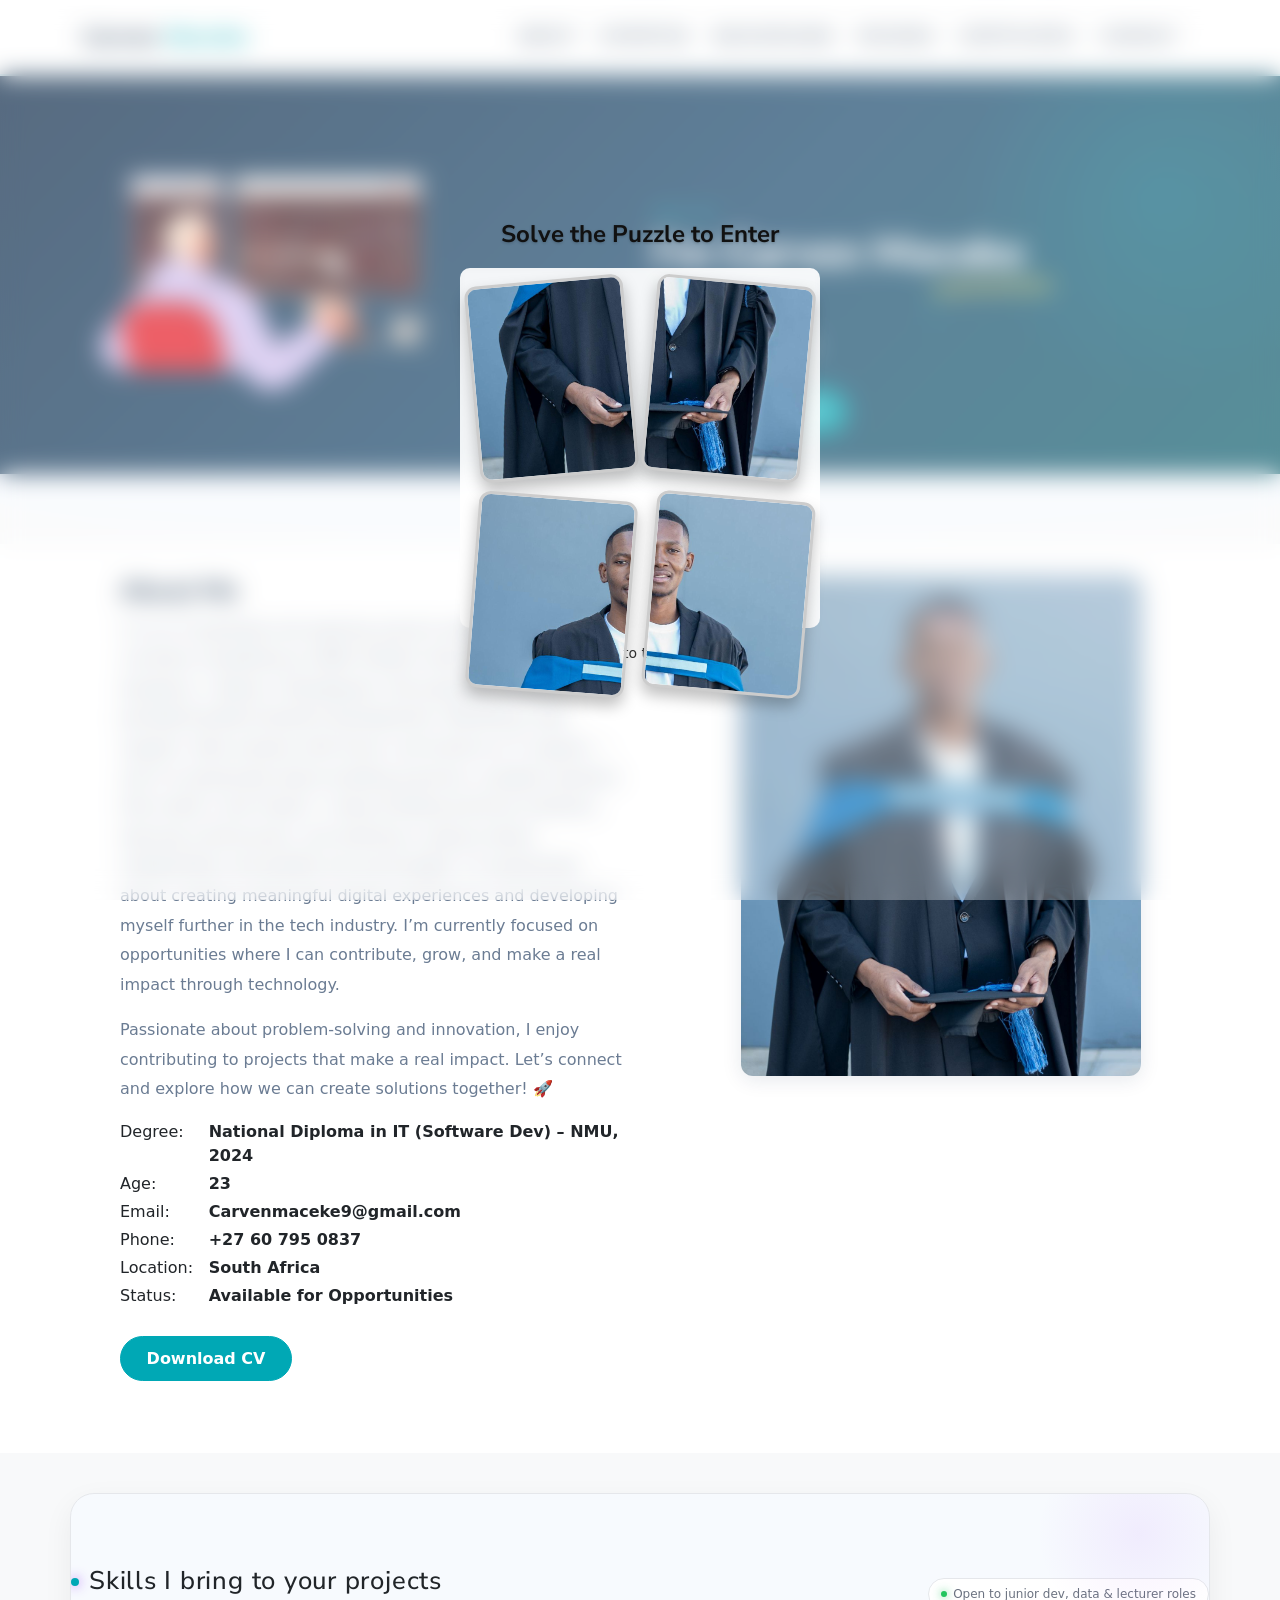
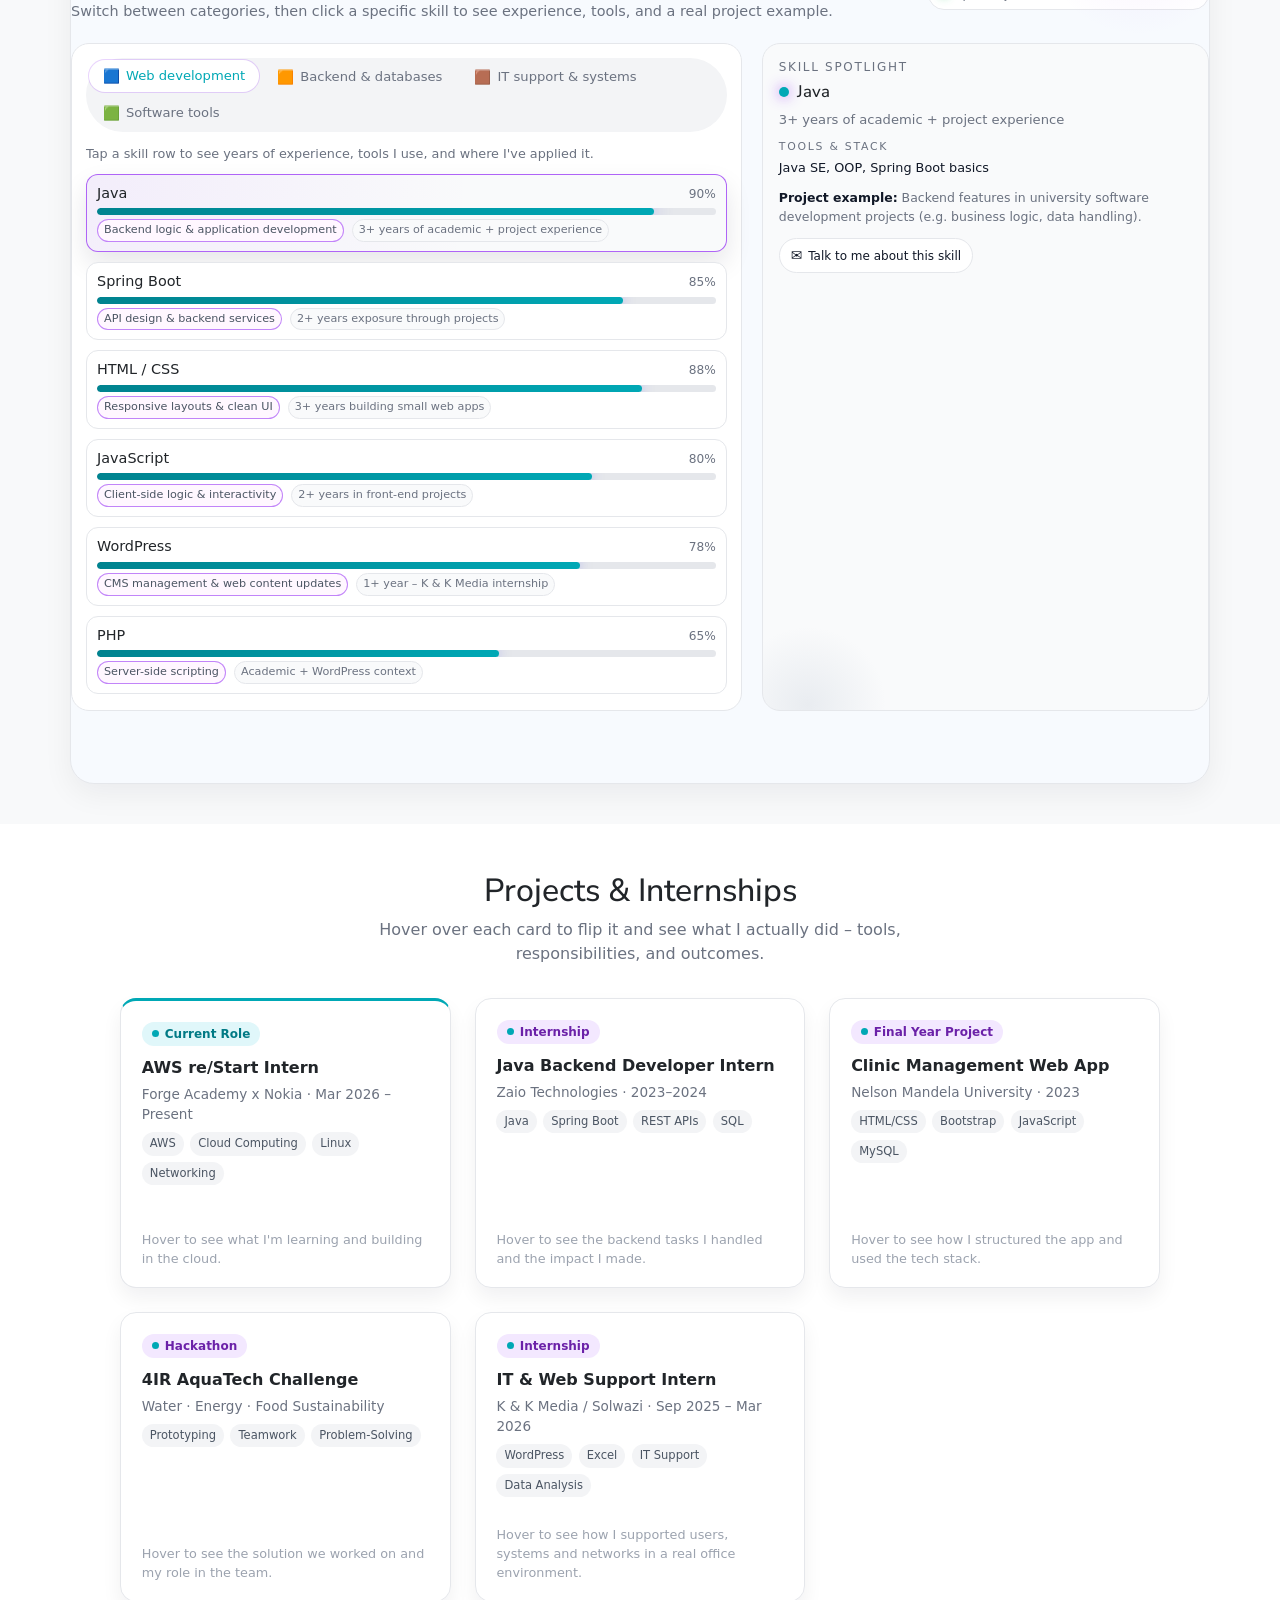
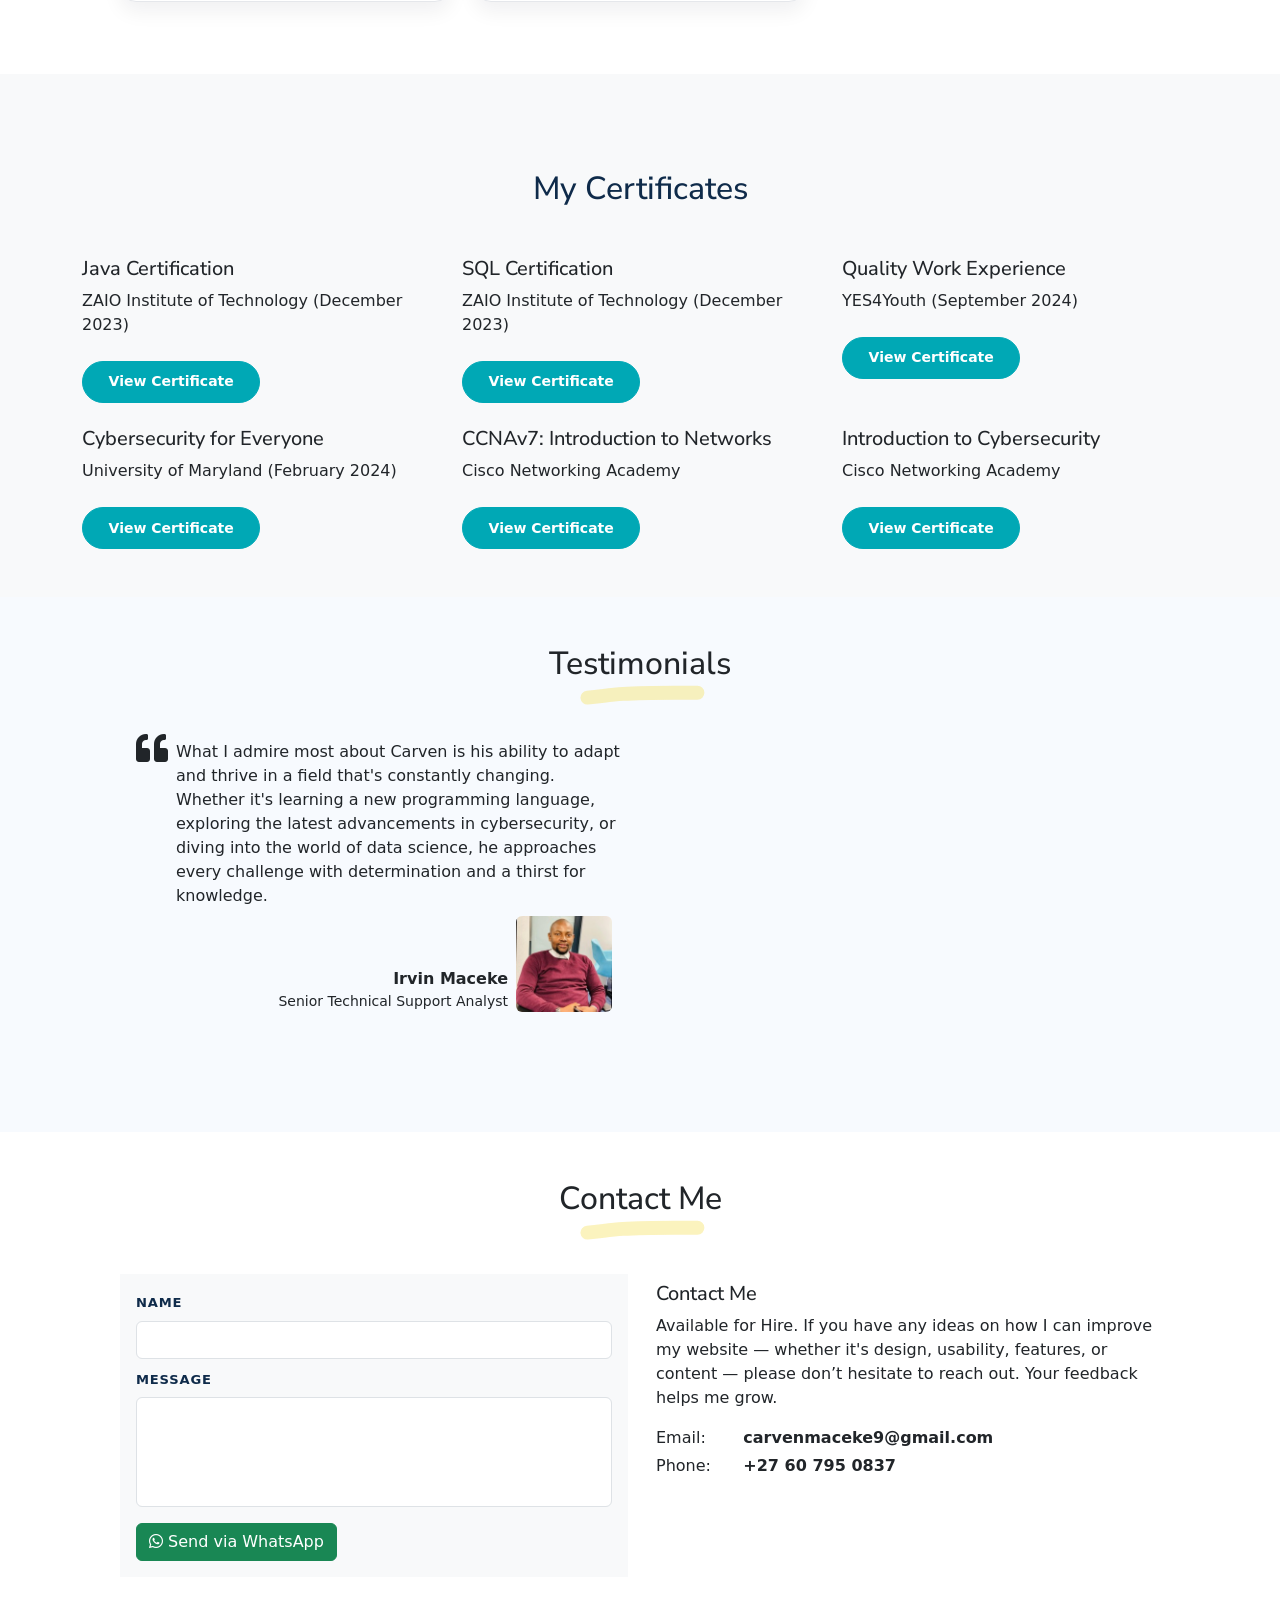
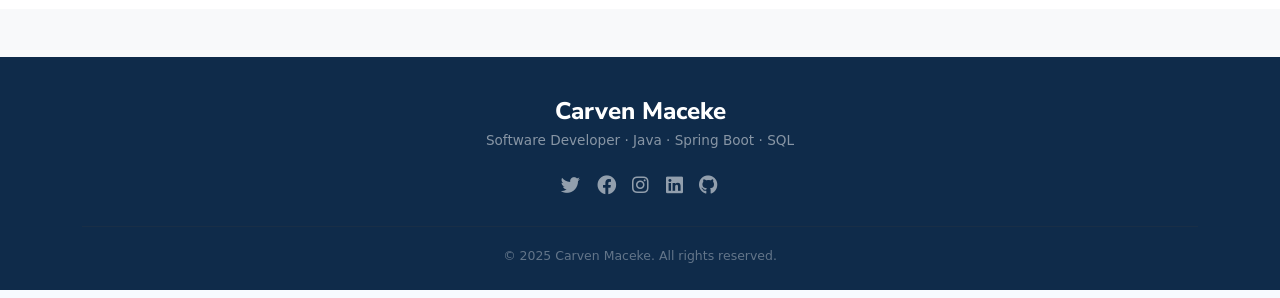
==== commit 425324fe: "Live typing animation with keyboard sounds, AWS role, updated skills from CV" ====
--- a/super-folio_free_1-2-0-main/index.html
+++ b/super-folio_free_1-2-0-main/index.html
@@ -240,7 +240,7 @@
           <div class="mt-5">
             <p class="lead text-uppercase mb-1" data-aos="fade-up" data-aos-delay="100">Hello!</p>
             <h1 class="intro-title marker" id="typing-name" data-aos="fade-left" data-aos-delay="200"></h1>
-            <p class="lead fw-normal mt-3" data-aos="fade-up" data-aos-delay="300">I’m a Software Developer.</p>
+            <p class="lead fw-normal mt-2" data-aos="fade-up" data-aos-delay="300"><span id="typing-role" style="opacity:0;transition:opacity 0.4s;"></span></p>
             <div class="social-nav" data-aos="fade-up" data-aos-delay="500">
               <nav role="navigation">
                 <ul class="nav justify-content-left">
@@ -262,28 +262,65 @@
   </div>
    
   
+  <style>
+  @keyframes blink { 0%,100%{opacity:1;} 50%{opacity:0;} }
+  #typing-name::after { content:"|"; color:var(--teal,#00A8B5); font-weight:300; animation:blink 0.85s step-start infinite; margin-left:2px; }
+  #typing-role { min-height:1.5em; display:inline-block; }
+  </style>
   <script>
-    const nameElement = document.getElementById("typing-name");
-    const nameText = "I’m Carven Maceke";
-    const typeSound = document.getElementById("type-sound");
-    let index = 0;
-  
-    function typeEffect() {
-      if (index < nameText.length) {
-        nameElement.innerHTML += `<span style='opacity:0;'>${nameText.charAt(index)}</span>`;
-        setTimeout(() => {
-          nameElement.lastChild.style.opacity = 1;
-          typeSound.currentTime = 0;
-          typeSound.play();
-        }, 50);
-        index++;
-        setTimeout(typeEffect, 100);
+  // Web Audio keyboard click synthesiser
+  let audioCtx = null;
+  function getCtx() {
+    if (!audioCtx) audioCtx = new (window.AudioContext || window.webkitAudioContext)();
+    return audioCtx;
+  }
+  function playClick() {
+    try {
+      const ctx = getCtx();
+      const len = Math.floor(ctx.sampleRate * 0.028);
+      const buf = ctx.createBuffer(1, len, ctx.sampleRate);
+      const data = buf.getChannelData(0);
+      for (let i = 0; i < len; i++) {
+        data[i] = (Math.random() * 2 - 1) * Math.pow(1 - i / len, 3.5);
       }
-    }
-  
-    document.addEventListener("DOMContentLoaded", () => {
-      setTimeout(typeEffect, 500);
-    });
+      const src = ctx.createBufferSource();
+      const gain = ctx.createGain();
+      gain.gain.value = 0.22;
+      src.buffer = buf;
+      src.connect(gain);
+      gain.connect(ctx.destination);
+      src.start();
+    } catch(e) {}
+  }
+  function typeText(el, text, baseDelay, onDone) {
+    let i = 0;
+    function step() {
+      if (i < text.length) {
+        el.textContent += text[i];
+        playClick();
+        i++;
+        setTimeout(step, baseDelay + Math.random() * 45 - 10);
+      } else if (onDone) {
+        setTimeout(onDone, 350);
+      }
+    }
+    step();
+  }
+  document.addEventListener("DOMContentLoaded", () => {
+    const nameEl = document.getElementById("typing-name");
+    const roleEl = document.getElementById("typing-role");
+    // Unlock AudioContext on first interaction (mobile)
+    document.body.addEventListener("click", getCtx, { once: true });
+    setTimeout(() => {
+      typeText(nameEl, "I’m Carven Maceke", 85, () => {
+        if (roleEl) {
+          roleEl.style.opacity = "1";
+          typeText(roleEl, "A Software Developer.", 72, null);
+        }
+      });
+    }, 700);
+  });
+  </script>
   </script>
   
   <div class="wave-bg"></div>
@@ -293,7 +330,7 @@
     <div class="row">
       <div class="col-md-6" data-aos="fade-right" data-aos-delay="200">
         <h2 class="h4 my-2">About Me</h2>
-        <p data-aos="fade-up" data-aos-delay="300">I’m an IT graduate with experience in software development and enterprise technology environments. My background includes working on backend systems, supporting technical teams, and contributing to projects that improve how people interact with technology. 
+        <p data-aos="fade-up" data-aos-delay="300">I’m an IT graduate and aspiring cloud & software developer, currently completing an AWS re/Start internship at Forge Academy × Nokia in Roodepoort. My background spans Java/Spring Boot backend development, WordPress web support, data analysis with Excel, and hands-on IT support — and I’m passionate about building practical, scalable solutions that make a real impact. 
           
           I enjoy building practical solutions, learning continuously, and working in spaces where collaboration and growth are encouraged.
 
@@ -303,6 +340,12 @@
         
         <div class="row mt-3">
           <div class="col-sm-2" data-aos="fade-up" data-aos-delay="500">
+            <div class="pb-1">Degree:</div>
+          </div>
+          <div class="col-sm-10" data-aos="fade-up" data-aos-delay="600">
+            <div class="pb-1 fw-bolder">National Diploma in IT (Software Dev) – NMU, 2024</div>
+          </div>
+          <div class="col-sm-2" data-aos="fade-up" data-aos-delay="500">
             <div class="pb-1">Age:</div>
           </div>
           <div class="col-sm-10" data-aos="fade-up" data-aos-delay="600">
@@ -318,7 +361,7 @@
             <div class="pb-1">Phone:</div>
           </div>
           <div class="col-sm-10" data-aos="fade-up" data-aos-delay="1000">
-            <div class="pb-1 fw-bolder">+277607950837</div>
+            <div class="pb-1 fw-bolder">+27 60 795 0837</div>
           </div>
           <div class="col-sm-2" data-aos="fade-up" data-aos-delay="1100">
             <div class="pb-1">Location:</div>
@@ -897,6 +940,22 @@
           key: "Client-side logic & interactivity",
           tools: "JavaScript fundamentals, DOM handling",
           project: "Validation and interactivity in web-based university projects (forms, dynamic UI updates)."
+        },
+        {
+          name: "WordPress",
+          level: 78,
+          years: "1+ year – K & K Media internship",
+          key: "CMS management & web content updates",
+          tools: "WordPress CMS, plugin & theme customisation, content management",
+          project: "Updated and maintained a live WordPress website for K & K Media / Solwazi Institute, including content updates, plugin management, and basic theme adjustments."
+        },
+        {
+          name: "PHP",
+          level: 65,
+          years: "Academic + WordPress context",
+          key: "Server-side scripting",
+          tools: "PHP basics, WordPress template files",
+          project: "Used PHP alongside WordPress and in academic web development modules."
         }
       ],
       backend: [
@@ -965,6 +1024,14 @@
           key: "Foundational networking principles",
           tools: "CCNAv7 basics, routing concepts, IP addressing",
           project: "Network configuration labs and scenarios completed during Cisco training."
+        },
+        {
+          name: "AWS Cloud",
+          level: 72,
+          years: "Current – Forge Academy x Nokia (2026)",
+          key: "Cloud infrastructure & services",
+          tools: "AWS EC2, S3, IAM, VPC, CloudWatch, Linux, cloud architecture",
+          project: "Currently completing AWS re/Start training at Forge Academy x Nokia — building cloud solutions, working with core AWS services, and preparing for AWS certification."
         }
       ],
       tools: [
@@ -985,6 +1052,14 @@
           project: "Creating and maintaining MySQL databases for web applications and prototypes."
         },
         {
+          name: "Microsoft Excel",
+          level: 88,
+          years: "1+ year – K & K Media data work",
+          key: "Data analysis, cleaning & reporting",
+          tools: "Excel pivot tables, formulas, data cleaning, report generation",
+          project: "Processed and structured large application datasets at K & K Media, improving data accuracy and accessibility for internal reporting."
+        },
+        {
           name: "Microsoft Office",
           level: 90,
           years: "Daily use for academic and work tasks",
@@ -1325,6 +1400,47 @@
       </div>
 
       <div class="flip-card-grid">
+        <!-- Card 0: Forge Academy x Nokia – CURRENT ROLE -->
+        <div class="flip-card">
+          <div class="flip-card-inner">
+            <!-- FRONT -->
+            <div class="flip-card-face flip-card-front" style="border-top: 3px solid #00A8B5;">
+              <div>
+                <div class="flip-badge" style="background:#e0f7fa;color:#007A85;">
+                  <span class="dot" style="background:#00A8B5;"></span>
+                  Current Role
+                </div>
+                <div class="flip-title">AWS re/Start Intern</div>
+                <div class="flip-subtitle">Forge Academy x Nokia · Mar 2026 – Present</div>
+                <div class="flip-tags">
+                  <span class="flip-tag">AWS</span>
+                  <span class="flip-tag">Cloud Computing</span>
+                  <span class="flip-tag">Linux</span>
+                  <span class="flip-tag">Networking</span>
+                </div>
+              </div>
+              <div class="flip-front-footer">
+                Hover to see what I'm learning and building in the cloud.
+              </div>
+            </div>
+            <!-- BACK -->
+            <div class="flip-card-face flip-card-back">
+              <div>
+                <div class="flip-back-heading">What I'm doing</div>
+                <p class="flip-back-text">
+                  Completing cloud computing training at Clearwater Office Park, Roodepoort, aligned with AWS certification pathways.
+                </p>
+                <ul class="flip-back-list">
+                  <li>Training on AWS services: EC2, S3, IAM, VPC, and CloudWatch.</li>
+                  <li>Preparing for AWS certification with focus on cloud architecture, security, and deployment.</li>
+                  <li>Gaining practical experience through real-world cloud labs and scenarios.</li>
+                  <li>Applying Linux and networking fundamentals in cloud environments.</li>
+                </ul>
+              </div>
+            </div>
+          </div>
+        </div>
+
         <!-- Card 1: Java Backend Internship -->
         <div class="flip-card">
           <div class="flip-card-inner">
@@ -1359,9 +1475,10 @@
                   testable code.
                 </p>
                 <ul class="flip-back-list">
-                  <li>Implemented and debugged REST API endpoints in Spring Boot.</li>
-                  <li>Wrote SQL queries to fetch, filter and update data.</li>
-                  <li>Worked with mentors on code reviews and best practices.</li>
+                  <li>Developed backend services and API integrations using Java and Spring Boot.</li>
+                  <li>Designed SQL queries for reporting and data analysis.</li>
+                  <li>Assisted with system testing, deployments, and environment configuration.</li>
+                  <li>Created technical documentation for features and system support processes.</li>
                 </ul>
               </div>
               <a href="#" class="flip-link" target="_blank">
@@ -1474,14 +1591,14 @@
                   <span class="dot"></span>
                   Internship
                 </div>
-                <div class="flip-title">IT Software &amp; Networks Intern</div>
-                <div class="flip-subtitle">K and K Media · 2025–2026</div>
+                <div class="flip-title">IT &amp; Web Support Intern</div>
+                <div class="flip-subtitle">K &amp; K Media / Solwazi · Sep 2025 – Mar 2026</div>
 
                 <div class="flip-tags">
+                  <span class="flip-tag">WordPress</span>
+                  <span class="flip-tag">Excel</span>
                   <span class="flip-tag">IT Support</span>
-                  <span class="flip-tag">Networking</span>
-                  <span class="flip-tag">Server Security</span>
-                  <span class="flip-tag">Hardware &amp; Software</span>
+                  <span class="flip-tag">Data Analysis</span>
                 </div>
               </div>
               <div class="flip-front-footer">
@@ -1494,17 +1611,15 @@
               <div>
                 <div class="flip-back-heading">What I did</div>
                 <p class="flip-back-text">
-                  I helped keep day-to-day IT operations running smoothly at Constantia Square Office Park in Midrand.
+                  Supported IT operations and web/data tasks at Constantia Square Office Park, Midrand.
                 </p>
                 <ul class="flip-back-list">
-                  <li>Improved operational efficiency through practical technology solutions.</li>
-                  <li>Provided IT support (helpdesk &amp; basic server security monitoring).</li>
-                  <li>Performed software updates and routine hardware maintenance.</li>
-                  <li>Supported and maintained data communication networks.</li>
+                  <li>Analysed and cleaned application data using Microsoft Excel for internal reporting.</li>
+                  <li>Updated and maintained a WordPress-based website (content, plugins, themes).</li>
+                  <li>Repaired laptops and resolved hardware/software issues for staff.</li>
+                  <li>Configured email accounts, Wi-Fi connections, and printers.</li>
+                  <li>Supported daily admin tasks using Microsoft Word and Excel.</li>
                 </ul>
-                <p class="flip-back-text mb-0">
-                  <strong>Key skills:</strong> IT Support, Troubleshooting, Server Security, Hardware/Software Maintenance, Networking.
-                </p>
               </div>
             </div>
           </div>
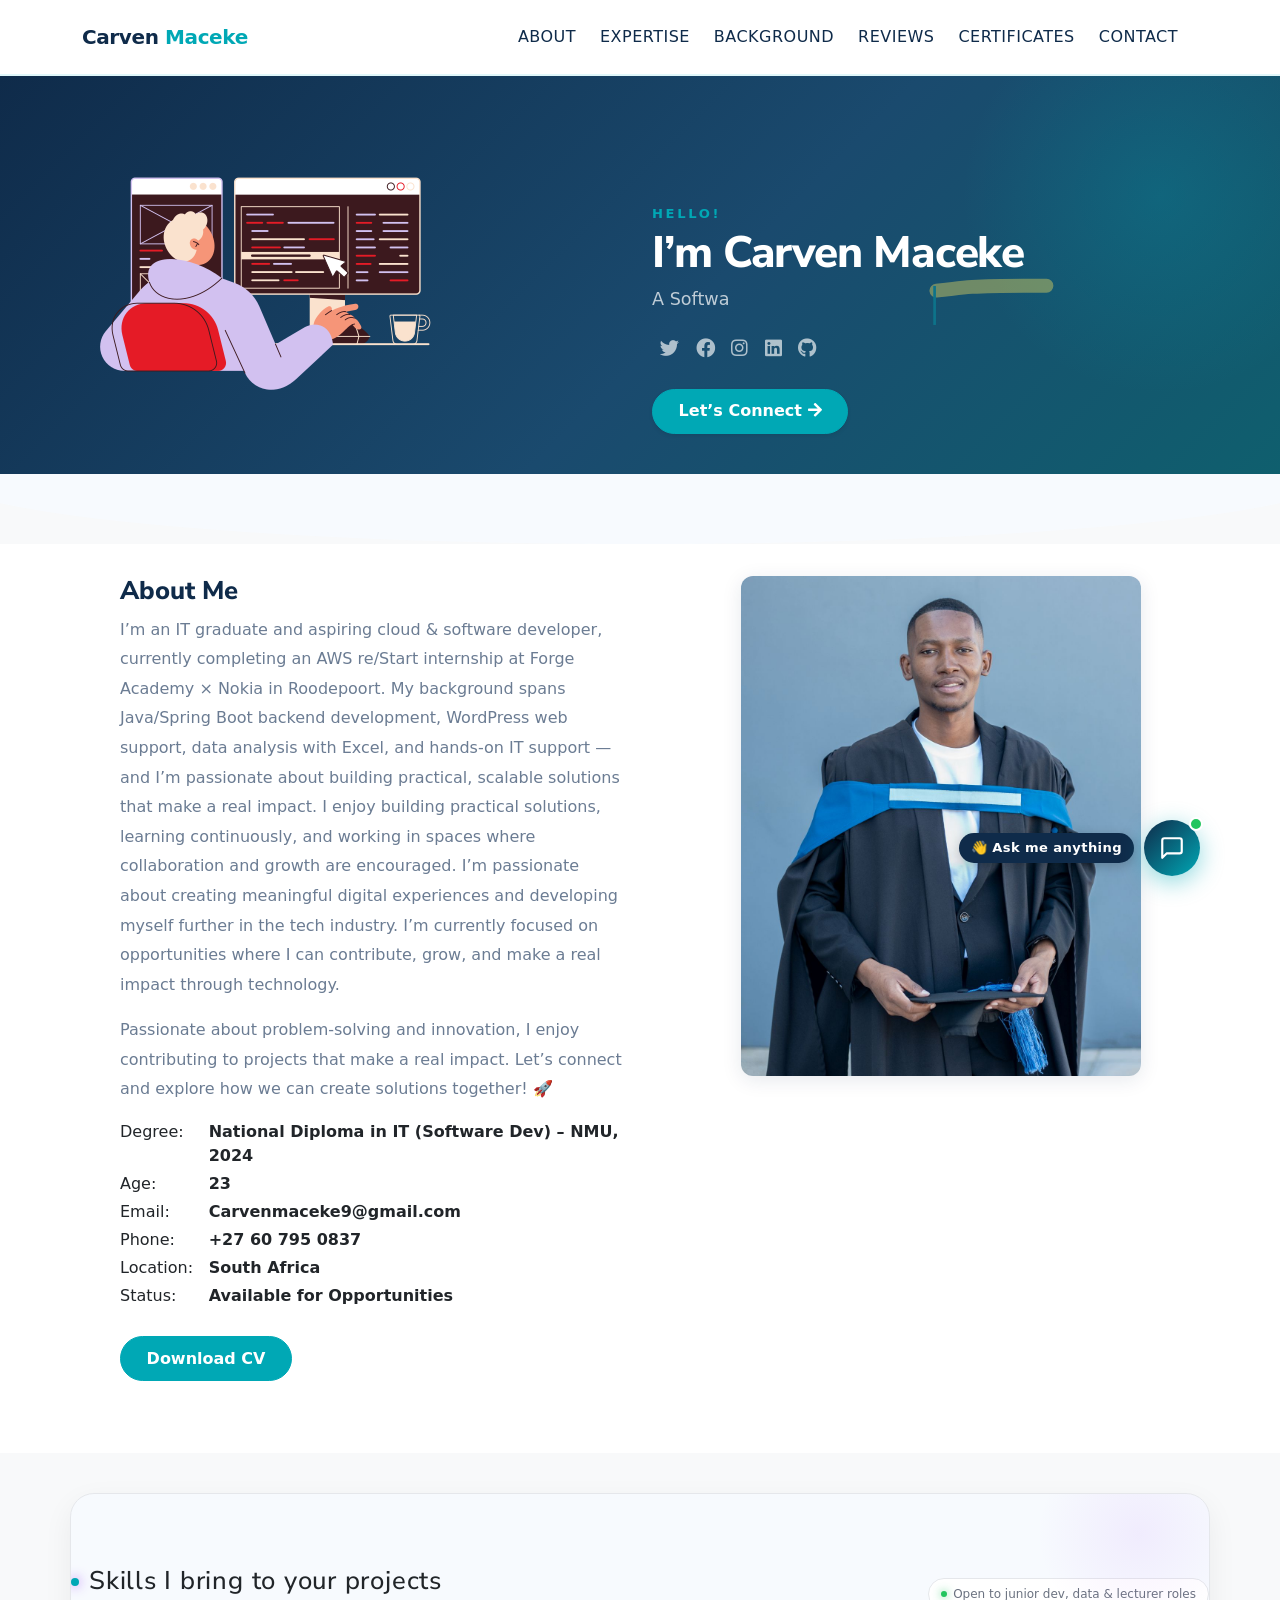
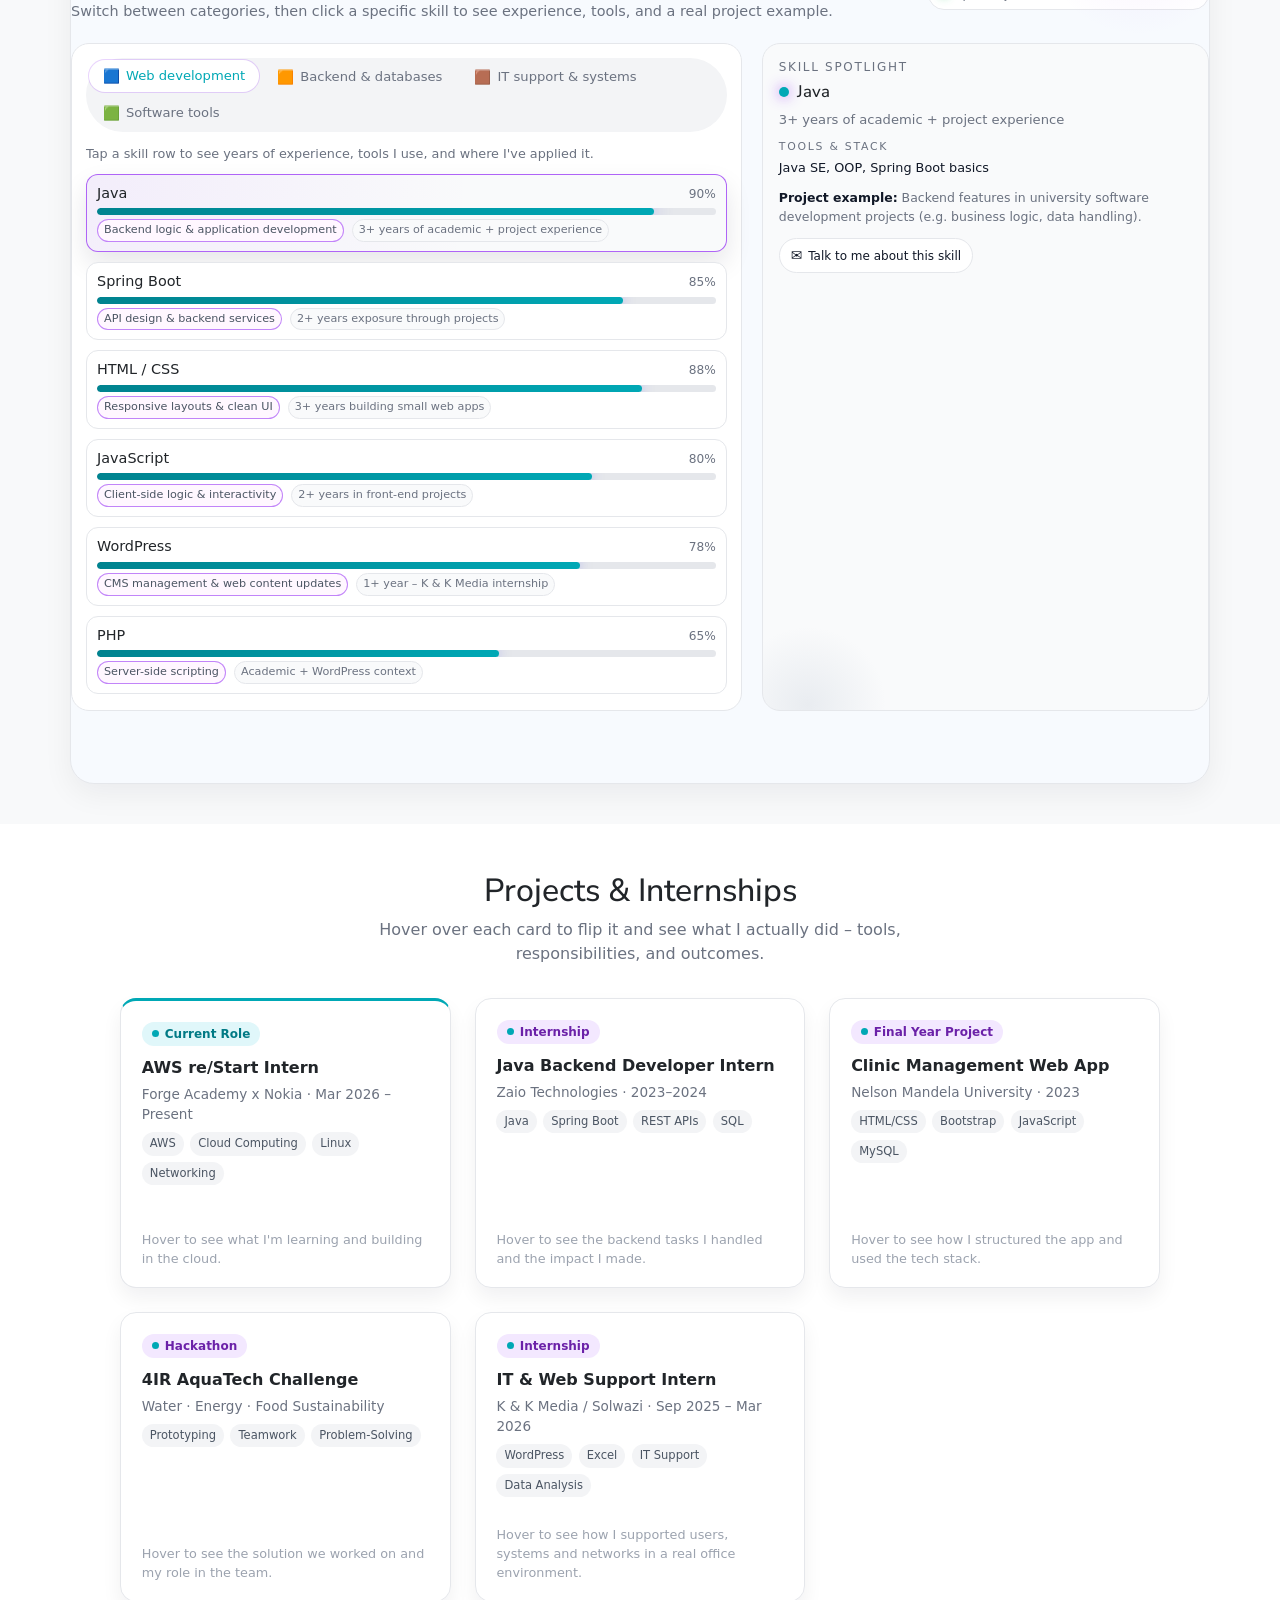
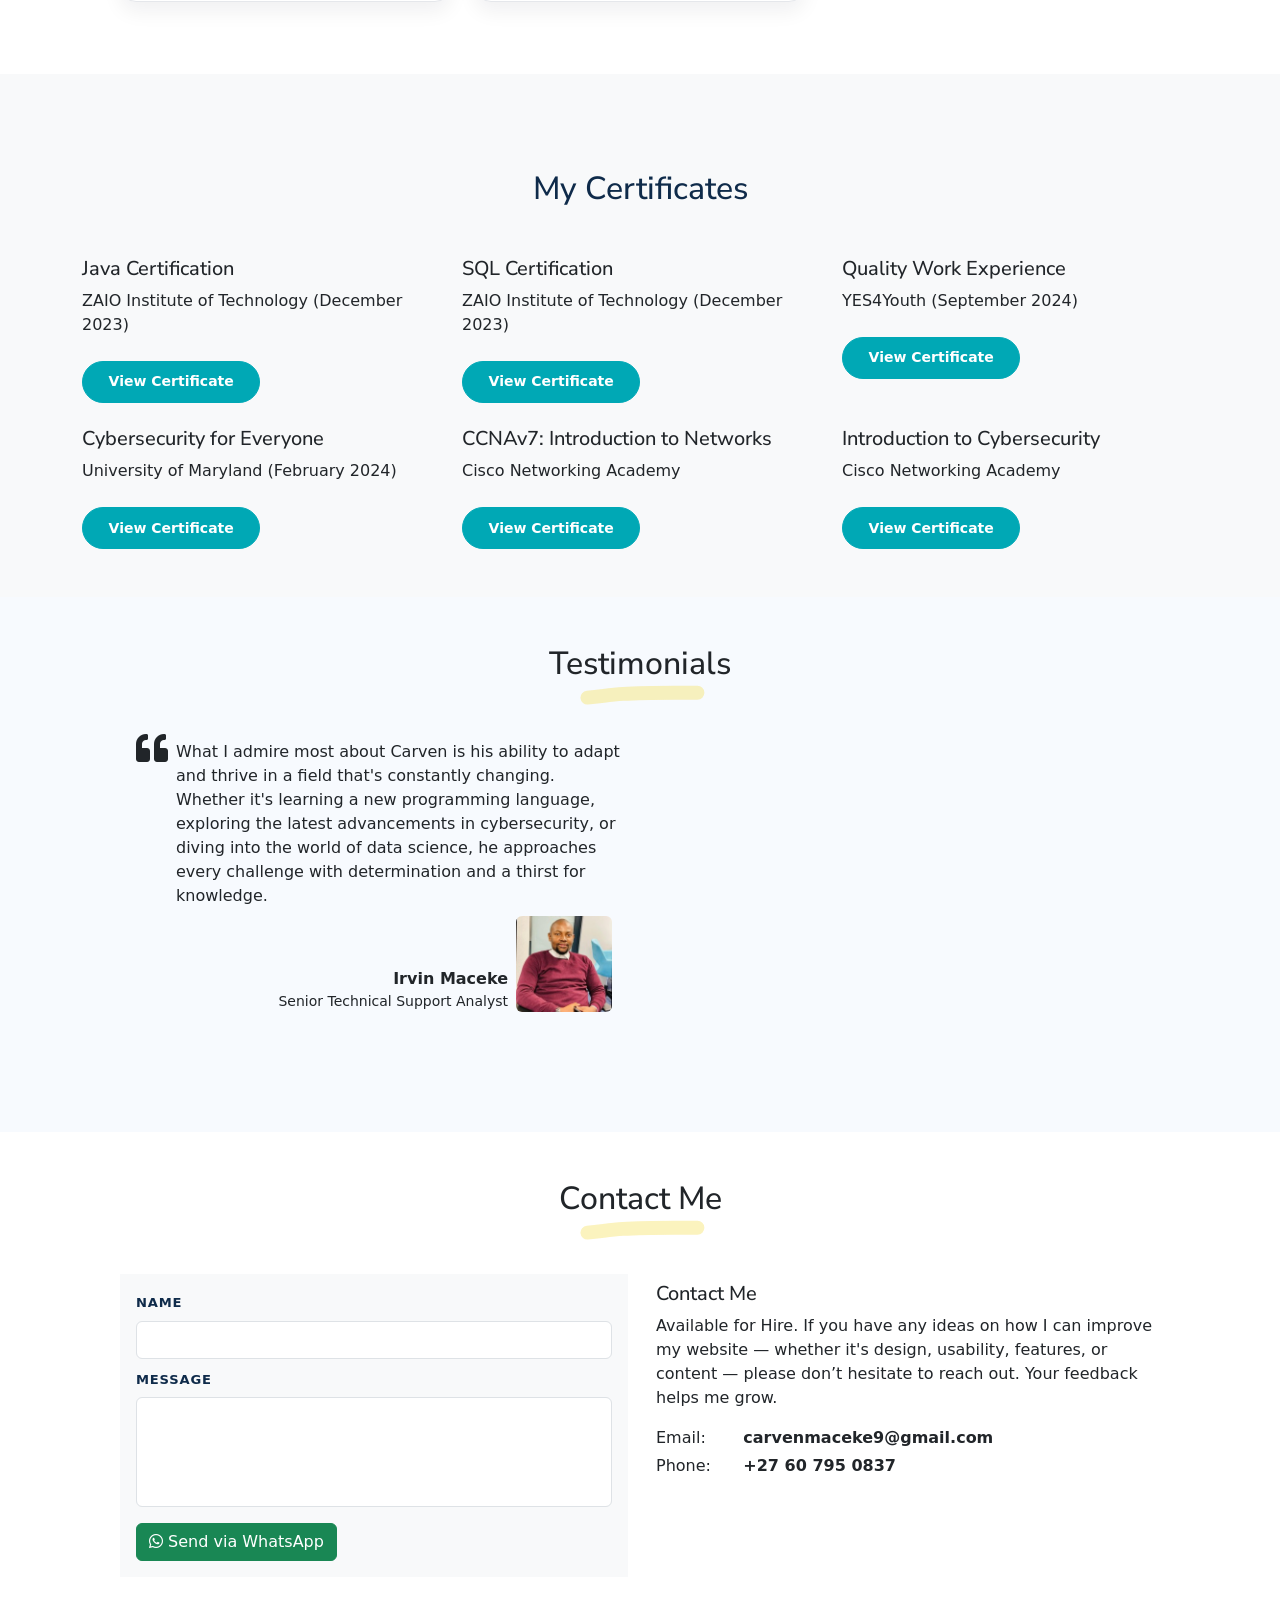
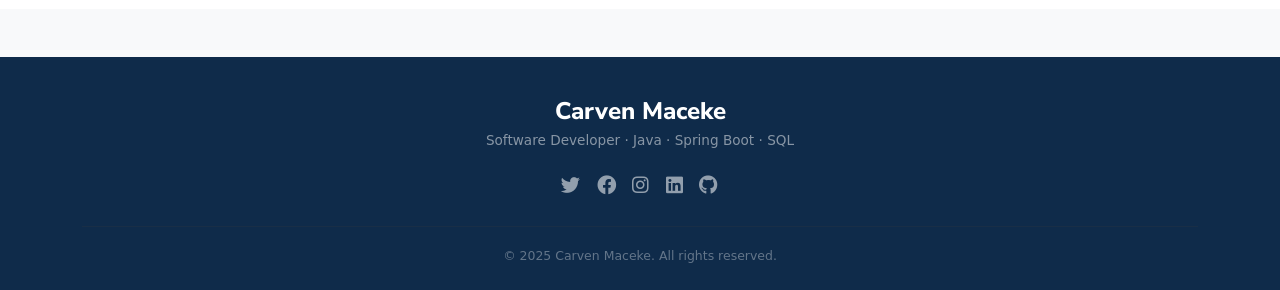
==== commit 20e22cac: "Add Slow chatbot, remove puzzle intro, full knowledge base" ====
--- a/super-folio_free_1-2-0-main/index.html
+++ b/super-folio_free_1-2-0-main/index.html
@@ -28,168 +28,6 @@
   </head>
   <body id="top">
 
-<!-- ======================== PUZZLE INTRO (BLUR + STYLE D + NO LOCALSTORAGE) ======================== -->
-
-<style>
-  #pzl-wrapper {
-    position: fixed;
-    top: 0; left: 0;
-    width: 100%; height: 100vh;
-
-    backdrop-filter: blur(12px);
-    -webkit-backdrop-filter: blur(12px);
-
-    background: rgba(255, 255, 255, 0.3);
-    display: flex;
-    justify-content: center;
-    align-items: center;
-    flex-direction: column;
-    z-index: 999999;
-  }
-
-  #pzl-board {
-    width: 360px;
-    height: 360px;
-    display: grid;
-    grid-template-columns: repeat(2, 1fr);
-    gap: 18px;
-    padding: 12px;
-    background: rgba(255,255,255,0.9);
-    border-radius: 10px;
-    backdrop-filter: blur(3px);
-  }
-
-  .pzl-title {
-    margin-bottom: 20px;
-    font-weight: bold;
-    color: #111;
-    font-size: 24px;
-    text-shadow: 0 1px 3px rgba(0,0,0,0.2);
-  }
-
-  .pzl-piece {
-    width: 100%;
-    height: 100%;
-    object-fit: cover;
-    border-radius: 12px;
-    border: 3px solid #ccc;
-    background: white;
-    box-shadow: 0px 8px 15px rgba(0,0,0,0.25);
-    cursor: grab;
-    transition: transform .3s ease, box-shadow .3s ease;
-  }
-
-  .pzl-piece:hover {
-    transform: scale(1.05);
-    box-shadow: 0px 12px 20px rgba(0,0,0,0.35);
-  }
-
-  .pzl-hint {
-    margin-top: 15px;
-    color: #333;
-    font-size: 14px;
-  }
-
-  #pzl-wrapper.pzl-fade-out {
-    opacity: 0;
-    backdrop-filter: blur(0px);
-    -webkit-backdrop-filter: blur(0px);
-    transition: opacity 1s ease-out, backdrop-filter 1s ease-out;
-    pointer-events: none;
-  }
-/* Hide all left/right arrows on page */
-.carousel-control-prev,
-.carousel-control-next,
-.slick-prev,
-.slick-next {
-  display: none !important;
-}
-
-  
-</style>
-
-<div id="pzl-wrapper">
-  <h2 class="pzl-title">Solve the Puzzle to Enter</h2>
-
-  <div id="pzl-board">
-    <img draggable="true" class="pzl-piece" src="images/top_left.jpg"     data-correct="1">
-    <img draggable="true" class="pzl-piece" src="images/top_right.jpg"    data-correct="2">
-    <img draggable="true" class="pzl-piece" src="images/bottom_left.jpg"  data-correct="3">
-    <img draggable="true" class="pzl-piece" src="images/bottom_right.jpg" data-correct="4">
-  </div>
-
-  <p class="pzl-hint">Drag the pieces into the correct positions</p>
-</div>
-
-<script>
-document.addEventListener("DOMContentLoaded", () => {
-
-    const board = document.getElementById("pzl-board");
-
-    function shufflePieces() {
-        let tiles = Array.from(board.children);
-
-        for (let i = tiles.length - 1; i > 0; i--) {
-            let j = Math.floor(Math.random() * (i + 1));
-            board.appendChild(tiles[j]);
-            tiles.splice(j, 1);
-        }
-
-        Array.from(board.children).forEach(tile => {
-            let deg = Math.random() * 14 - 7;
-            tile.style.transform = "rotate(" + deg + "deg)";
-        });
-    }
-    shufflePieces();
-
-    let dragged = null;
-    const pieces = document.querySelectorAll(".pzl-piece");
-
-    pieces.forEach(piece => {
-
-        piece.addEventListener("dragstart", () => dragged = piece);
-        piece.addEventListener("dragover", e => e.preventDefault());
-
-        piece.addEventListener("drop", e => {
-            e.preventDefault();
-            if (dragged !== piece) {
-
-                let tempSrc = piece.src;
-                piece.src = dragged.src;
-                dragged.src = tempSrc;
-
-                let tempCorrect = piece.dataset.correct;
-                piece.dataset.correct = dragged.dataset.correct;
-                dragged.dataset.correct = tempCorrect;
-
-                checkPuzzle();
-            }
-        });
-    });
-
-    function checkPuzzle() {
-        const items = Array.from(board.children);
-        let solved = true;
-
-        items.forEach((img, index) => {
-            if (parseInt(img.dataset.correct) !== index + 1) solved = false;
-        });
-
-        if (solved) {
-
-            items.forEach(img => img.style.transform = "rotate(0deg)");
-
-            let wrap = document.getElementById("pzl-wrapper");
-            wrap.classList.add("pzl-fade-out");
-
-            setTimeout(() => wrap.style.display = "none", 1200);
-        }
-    }
-
-});
-</script>
-
-<!-- ======================== END PUZZLE INTRO SECTION ======================== -->
 
     
     <header class="bg-light" style="transition: background-color 0.3s;">
@@ -1945,5 +1783,490 @@
 <script src="./scripts/aos.min.js?ver=1.2.0"></script>
 <script src="./scripts/main.js?ver=1.2.0"></script>
 
+
+<!-- ══════════════════════════════════════════════
+     SLOW — Carven's Portfolio Chatbot
+══════════════════════════════════════════════════ -->
+<style>
+  /* ── Chatbot bubble & panel ────────────────── */
+  #slow-bubble {
+    position: fixed;
+    bottom: 24px;
+    right: 80px;
+    z-index: 9000;
+    display: flex;
+    align-items: center;
+    gap: 10px;
+    cursor: pointer;
+  }
+  #slow-bubble-btn {
+    width: 56px;
+    height: 56px;
+    border-radius: 50%;
+    background: linear-gradient(135deg, #0F2B4A, #00A8B5);
+    border: none;
+    box-shadow: 0 6px 24px rgba(0,168,181,0.45);
+    display: flex;
+    align-items: center;
+    justify-content: center;
+    cursor: pointer;
+    transition: transform 0.2s, box-shadow 0.2s;
+    position: relative;
+  }
+  #slow-bubble-btn:hover {
+    transform: scale(1.1);
+    box-shadow: 0 8px 28px rgba(0,168,181,0.6);
+  }
+  #slow-bubble-btn svg { width: 26px; height: 26px; }
+  #slow-pulse {
+    position: absolute;
+    top: -3px; right: -3px;
+    width: 14px; height: 14px;
+    background: #22c55e;
+    border-radius: 50%;
+    border: 2px solid white;
+    animation: slow-pulse-ring 1.8s infinite;
+  }
+  @keyframes slow-pulse-ring {
+    0%,100% { transform: scale(1); opacity: 1; }
+    50% { transform: scale(1.25); opacity: 0.7; }
+  }
+  #slow-label {
+    background: #0F2B4A;
+    color: #fff;
+    padding: 5px 12px;
+    border-radius: 20px;
+    font-size: 0.82rem;
+    font-weight: 700;
+    white-space: nowrap;
+    box-shadow: 0 3px 12px rgba(0,0,0,0.2);
+    letter-spacing: 0.03em;
+    animation: slow-label-pop 0.5s 1.5s both;
+    display: flex;
+    align-items: center;
+    gap: 6px;
+  }
+  @keyframes slow-label-pop {
+    from { opacity: 0; transform: translateX(10px); }
+    to   { opacity: 1; transform: translateX(0); }
+  }
+
+  /* ── Chat panel ───────────────────────────── */
+  #slow-panel {
+    position: fixed;
+    bottom: 96px;
+    right: 24px;
+    width: 360px;
+    max-width: calc(100vw - 32px);
+    height: 520px;
+    max-height: calc(100vh - 110px);
+    border-radius: 20px;
+    overflow: hidden;
+    box-shadow: 0 16px 56px rgba(15,43,74,0.28);
+    display: flex;
+    flex-direction: column;
+    z-index: 9001;
+    transform: scale(0.85) translateY(20px);
+    opacity: 0;
+    pointer-events: none;
+    transition: transform 0.28s cubic-bezier(0.34,1.56,0.64,1), opacity 0.22s ease;
+  }
+  #slow-panel.open {
+    transform: scale(1) translateY(0);
+    opacity: 1;
+    pointer-events: all;
+  }
+  /* Header */
+  #slow-header {
+    background: linear-gradient(135deg, #0F2B4A 0%, #1A4A6E 70%, #0F5F6E 100%);
+    padding: 14px 16px;
+    display: flex;
+    align-items: center;
+    gap: 10px;
+    flex-shrink: 0;
+  }
+  #slow-avatar {
+    width: 40px; height: 40px;
+    background: rgba(0,168,181,0.25);
+    border-radius: 50%;
+    display: flex; align-items: center; justify-content: center;
+    font-size: 1.2rem;
+    border: 2px solid rgba(0,168,181,0.5);
+  }
+  #slow-header-info { flex: 1; }
+  #slow-header-name {
+    color: #fff;
+    font-weight: 800;
+    font-size: 0.95rem;
+    line-height: 1.2;
+    font-family: 'Nunito Sans', sans-serif;
+  }
+  #slow-header-status {
+    color: rgba(255,255,255,0.65);
+    font-size: 0.72rem;
+    display: flex;
+    align-items: center;
+    gap: 4px;
+  }
+  #slow-header-status::before {
+    content: '';
+    width: 6px; height: 6px;
+    background: #22c55e;
+    border-radius: 50%;
+    display: inline-block;
+  }
+  #slow-close {
+    background: rgba(255,255,255,0.12);
+    border: none;
+    color: #fff;
+    width: 30px; height: 30px;
+    border-radius: 50%;
+    font-size: 1rem;
+    cursor: pointer;
+    display: flex; align-items: center; justify-content: center;
+    transition: background 0.2s;
+    flex-shrink: 0;
+  }
+  #slow-close:hover { background: rgba(255,255,255,0.22); }
+
+  /* Messages */
+  #slow-messages {
+    flex: 1;
+    overflow-y: auto;
+    padding: 14px 14px 6px;
+    background: #F7FAFE;
+    display: flex;
+    flex-direction: column;
+    gap: 10px;
+    scroll-behavior: smooth;
+  }
+  #slow-messages::-webkit-scrollbar { width: 4px; }
+  #slow-messages::-webkit-scrollbar-track { background: transparent; }
+  #slow-messages::-webkit-scrollbar-thumb { background: #DCE6F0; border-radius: 4px; }
+
+  .slow-msg {
+    display: flex;
+    gap: 8px;
+    align-items: flex-end;
+    animation: slow-msg-in 0.22s ease both;
+  }
+  @keyframes slow-msg-in {
+    from { opacity: 0; transform: translateY(8px); }
+    to   { opacity: 1; transform: translateY(0); }
+  }
+  .slow-msg.user { flex-direction: row-reverse; }
+  .slow-msg-icon {
+    width: 28px; height: 28px; border-radius: 50%;
+    background: linear-gradient(135deg, #0F2B4A, #00A8B5);
+    display: flex; align-items: center; justify-content: center;
+    font-size: 0.8rem; flex-shrink: 0; color: white;
+  }
+  .slow-bubble-text {
+    max-width: 82%;
+    padding: 9px 13px;
+    border-radius: 16px;
+    font-size: 0.85rem;
+    line-height: 1.55;
+    font-family: 'Nunito Sans', sans-serif;
+  }
+  .slow-msg.bot .slow-bubble-text {
+    background: #fff;
+    color: #1A2B3C;
+    border-bottom-left-radius: 4px;
+    border: 1px solid #DCE6F0;
+  }
+  .slow-msg.user .slow-bubble-text {
+    background: linear-gradient(135deg, #0F2B4A, #00838F);
+    color: #fff;
+    border-bottom-right-radius: 4px;
+  }
+  .slow-bubble-text a {
+    color: #00A8B5;
+    text-decoration: underline;
+  }
+  .slow-msg.user .slow-bubble-text a { color: #E0F7FA; }
+
+  /* Chips */
+  #slow-chips {
+    padding: 8px 14px 6px;
+    background: #F7FAFE;
+    display: flex;
+    flex-wrap: wrap;
+    gap: 6px;
+    flex-shrink: 0;
+    border-top: 1px solid #DCE6F0;
+  }
+  .slow-chip {
+    background: #E0F7FA;
+    color: #007A85;
+    border: 1.5px solid rgba(0,168,181,0.3);
+    border-radius: 20px;
+    padding: 4px 11px;
+    font-size: 0.75rem;
+    font-weight: 700;
+    cursor: pointer;
+    transition: background 0.18s, color 0.18s;
+    font-family: 'Nunito Sans', sans-serif;
+  }
+  .slow-chip:hover {
+    background: #00A8B5;
+    color: white;
+    border-color: #00A8B5;
+  }
+
+  /* Input */
+  #slow-input-row {
+    display: flex;
+    gap: 8px;
+    padding: 10px 14px;
+    background: #fff;
+    border-top: 1px solid #DCE6F0;
+    flex-shrink: 0;
+  }
+  #slow-input {
+    flex: 1;
+    border: 1.5px solid #DCE6F0;
+    border-radius: 24px;
+    padding: 8px 14px;
+    font-size: 0.85rem;
+    outline: none;
+    font-family: 'Nunito Sans', sans-serif;
+    color: #1A2B3C;
+    transition: border-color 0.2s;
+  }
+  #slow-input:focus { border-color: #00A8B5; }
+  #slow-send {
+    width: 38px; height: 38px;
+    background: linear-gradient(135deg, #0F2B4A, #00A8B5);
+    border: none;
+    border-radius: 50%;
+    color: white;
+    cursor: pointer;
+    display: flex; align-items: center; justify-content: center;
+    flex-shrink: 0;
+    transition: transform 0.15s, box-shadow 0.15s;
+  }
+  #slow-send:hover {
+    transform: scale(1.08);
+    box-shadow: 0 4px 14px rgba(0,168,181,0.4);
+  }
+  #slow-send svg { width: 16px; height: 16px; }
+
+  /* Typing indicator */
+  .slow-typing-dots {
+    display: flex; gap: 4px; align-items: center; padding: 4px 2px;
+  }
+  .slow-typing-dots span {
+    width: 7px; height: 7px; background: #00A8B5;
+    border-radius: 50%;
+    animation: slow-dot 1.2s infinite;
+  }
+  .slow-typing-dots span:nth-child(2) { animation-delay: 0.2s; }
+  .slow-typing-dots span:nth-child(3) { animation-delay: 0.4s; }
+  @keyframes slow-dot {
+    0%,60%,100% { transform: translateY(0); opacity: 0.4; }
+    30% { transform: translateY(-5px); opacity: 1; }
+  }
+</style>
+
+<!-- Bubble trigger -->
+<div id="slow-bubble">
+  <div id="slow-label">👋 Ask me anything</div>
+  <button id="slow-bubble-btn" aria-label="Open Slow chatbot">
+    <div id="slow-pulse"></div>
+    <svg viewBox="0 0 24 24" fill="none" stroke="white" stroke-width="2" stroke-linecap="round" stroke-linejoin="round">
+      <path d="M21 15a2 2 0 0 1-2 2H7l-4 4V5a2 2 0 0 1 2-2h14a2 2 0 0 1 2 2z"/>
+    </svg>
+  </button>
+</div>
+
+<!-- Chat panel -->
+<div id="slow-panel" role="dialog" aria-label="Slow chatbot">
+  <div id="slow-header">
+    <div id="slow-avatar">🤖</div>
+    <div id="slow-header-info">
+      <div id="slow-header-name">Slow</div>
+      <div id="slow-header-status">Carven's portfolio assistant</div>
+    </div>
+    <button id="slow-close" aria-label="Close chatbot">✕</button>
+  </div>
+
+  <div id="slow-messages"></div>
+
+  <div id="slow-chips">
+    <button class="slow-chip" data-q="skills">💻 Skills</button>
+    <button class="slow-chip" data-q="experience">💼 Experience</button>
+    <button class="slow-chip" data-q="aws">☁️ AWS</button>
+    <button class="slow-chip" data-q="projects">🚀 Projects</button>
+    <button class="slow-chip" data-q="certifications">📜 Certs</button>
+    <button class="slow-chip" data-q="contact">📞 Contact</button>
+  </div>
+
+  <div id="slow-input-row">
+    <input id="slow-input" type="text" placeholder="Ask me about Carven..." maxlength="200" autocomplete="off"/>
+    <button id="slow-send" aria-label="Send">
+      <svg viewBox="0 0 24 24" fill="none" stroke="white" stroke-width="2.5" stroke-linecap="round" stroke-linejoin="round">
+        <line x1="22" y1="2" x2="11" y2="13"/>
+        <polygon points="22 2 15 22 11 13 2 9 22 2"/>
+      </svg>
+    </button>
+  </div>
+</div>
+
+<script>
+(function() {
+  // ── Knowledge base ───────────────────────────────────────────
+  const KB = {
+    greeting: "Hi! 👋 I'm <strong>Slow</strong>, Carven's portfolio assistant. I can tell you about his skills, experience, projects, certifications, and more. What would you like to know?",
+
+    summary: "Carven Maceke is an IT graduate with hands-on experience in <strong>software development, cloud computing, web development, and IT support</strong>. He works with Java, Spring Boot, SQL, WordPress, and AWS. He's focused on backend and full-stack development, with strong problem-solving skills and a drive for continuous learning. 🚀",
+
+    skills: "Here's what Carven brings to the table:<br><br>☕ <strong>Programming:</strong> Java, Spring Boot, C#, Python, JavaScript<br>🌐 <strong>Web:</strong> HTML, CSS, JavaScript, WordPress, PHP<br>🗄️ <strong>Databases:</strong> MySQL, SQL Server<br>☁️ <strong>Cloud:</strong> AWS (EC2, S3, IAM, VPC, CloudWatch), Linux<br>🛠️ <strong>Tools:</strong> Git/GitHub, Microsoft Excel, Word, PowerPoint<br>🖥️ <strong>IT Support:</strong> Networking, hardware/software troubleshooting",
+
+    experience: "Carven has 3 roles worth highlighting:<br><br>☁️ <strong>AWS re/Start Intern</strong> – Forge Academy × Nokia (2026–Present)<br>&nbsp;&nbsp;→ Cloud training, AWS services, Linux, cloud architecture<br><br>🖥️ <strong>IT &amp; Web Support Intern</strong> – K &amp; K Media (Sep 2025–Mar 2026)<br>&nbsp;&nbsp;→ WordPress, Excel data analysis, IT helpdesk, hardware support<br><br>☕ <strong>Junior Java Developer</strong> – ZAIO Institute (2023–2024)<br>&nbsp;&nbsp;→ Java, Spring Boot, REST APIs, SQL, debugging, documentation",
+
+    aws: "Carven is currently training in AWS Cloud at <strong>Forge Academy × Nokia</strong> (Clearwater Office Park, Roodepoort):<br><br>• AWS EC2, S3, IAM, VPC, CloudWatch<br>• Linux system administration<br>• Cloud architecture &amp; deployment<br>• Security and networking fundamentals<br>• Preparing for AWS certification ☁️",
+
+    java: "Carven has strong Java backend experience from his time at ZAIO:<br><br>• Built backend services using <strong>Java &amp; Spring Boot</strong><br>• Created REST APIs and database integrations<br>• Designed SQL queries for reporting<br>• Debugging, system testing, and documentation<br>• API Integration and environment configuration ☕",
+
+    web: "Carven's web development skills include:<br><br>• <strong>HTML, CSS, JavaScript</strong> – responsive, interactive UIs<br>• <strong>WordPress</strong> – CMS management, plugins, themes (K &amp; K Media)<br>• <strong>PHP</strong> – server-side scripting<br>• Responsive UI/UX design<br>• Deployment via Netlify 🌐",
+
+    projects: "Here are Carven's key projects:<br><br>🌐 <strong>Portfolio Website</strong><br>&nbsp;&nbsp;Built with HTML, CSS, JavaScript — deployed on Netlify<br>&nbsp;&nbsp;<a href='https://carven.netlify.app' target='_blank'>carven.netlify.app ↗</a><br><br>🏥 <strong>Healthcare System (NMU Final Year)</strong><br>&nbsp;&nbsp;MVC architecture, MySQL database, Git/GitHub collaboration<br>&nbsp;&nbsp;Full documentation and system presentations",
+
+    certifications: "📜 Carven's certifications:<br><br>• ☕ Java Certification – ZAIO Institute (Dec 2023)<br>• 🗄️ SQL Certification – ZAIO Institute (Dec 2023)<br>• 🔐 Cybersecurity for Everyone – University of Maryland (Feb 2024)<br>• 🌐 CCNAv7: Introduction to Networks – Cisco<br>• 🔒 Introduction to Cybersecurity – Cisco<br>• 🏅 Quality Work Experience – YES4Youth (Sep 2024)",
+
+    education: "🎓 <strong>National Diploma in Information Technology</strong> (Software Development)<br>Nelson Mandela University — NQF Level 6 — Completed 2024",
+
+    database: "Carven's database skills:<br><br>• <strong>MySQL</strong> – database design, CRUD, query optimisation<br>• <strong>SQL Server (SSMS)</strong> – querying, reporting<br>• Data cleaning and analysis with Excel<br>• Database integration in MVC applications<br>• ERD design and data modelling",
+
+    support: "Carven's IT Support skills include:<br><br>• Laptop troubleshooting &amp; repair<br>• Wi-Fi, printer &amp; email configuration<br>• IT helpdesk and user support<br>• Hardware/software maintenance<br>• Basic server security monitoring<br>• Network setup (CCNA certified)",
+
+    contact: "📞 Want to reach Carven?<br><br>• 📧 <a href='mailto:Carvenmaceke9@gmail.com'>Carvenmaceke9@gmail.com</a><br>• 📱 <a href='tel:+27607950837'>060 795 0837</a><br>• 🌐 <a href='https://carven.netlify.app' target='_blank'>carven.netlify.app</a><br>• 💼 <a href='https://www.linkedin.com/in/carven-maceke-a29985235' target='_blank'>LinkedIn Profile</a>",
+
+    portfolio: "Carven's portfolio is live at 🌐 <a href='https://carven.netlify.app' target='_blank'>carven.netlify.app</a> — it includes his projects, experience, skills, and certifications. You're on it right now! 😄",
+
+    fallback: "I can answer questions about Carven's <strong>skills, experience, projects, certifications, education, or contact details</strong>. Try asking something like:<br><br>• "What skills does he have?"<br>• "Tell me about his AWS experience"<br>• "What projects has he built?"<br>• "How do I contact him?""
+  };
+
+  // ── Intent detection ─────────────────────────────────────────
+  function detect(q) {
+    q = q.toLowerCase().trim();
+    if (/^(hi|hello|hey|howzit|sup|good|greet)/.test(q)) return "greeting";
+    if (/summary|who is|about carven|tell me about him|introduce/.test(q)) return "summary";
+    if (/aws|cloud|ec2|s3|iam|vpc|cloudwatch|forge|nokia/.test(q)) return "aws";
+    if (/java|spring boot|spring|backend|api|rest/.test(q)) return "java";
+    if (/wordp|wordpress|php|web dev|html|css|netlify|frontend/.test(q)) return "web";
+    if (/skill|know|can he|tech|language|stack|tools/.test(q)) return "skills";
+    if (/experi|work|intern|job|role|career|zaio|k.*k|media|solwazi/.test(q)) return "experience";
+    if (/project|built|portfolio|healthcare|clinic|university/.test(q)) return "projects";
+    if (/cert|certifi|cisco|ccna|coursera|maryland/.test(q)) return "certifications";
+    if (/educat|degree|diploma|university|study|qualif|nmu|mandela/.test(q)) return "education";
+    if (/database|sql|mysql|db|data|query/.test(q)) return "database";
+    if (/support|helpdesk|hardware|laptop|repair|network|trouble/.test(q)) return "support";
+    if (/contact|email|phone|reach|hire|available|linkedin/.test(q)) return "contact";
+    if (/portfolio|website|site|link|url/.test(q)) return "portfolio";
+    return "fallback";
+  }
+
+  // ── DOM ──────────────────────────────────────────────────────
+  const bubble    = document.getElementById("slow-bubble");
+  const bubbleBtn = document.getElementById("slow-bubble-btn");
+  const label     = document.getElementById("slow-label");
+  const panel     = document.getElementById("slow-panel");
+  const closeBtn  = document.getElementById("slow-close");
+  const messages  = document.getElementById("slow-messages");
+  const input     = document.getElementById("slow-input");
+  const sendBtn   = document.getElementById("slow-send");
+  const chips     = document.querySelectorAll(".slow-chip");
+  let isOpen = false;
+
+  function openChat() {
+    isOpen = true;
+    panel.classList.add("open");
+    label.style.display = "none";
+    input.focus();
+    if (messages.children.length === 0) {
+      setTimeout(() => addBotMsg(KB.greeting), 300);
+    }
+  }
+
+  function closeChat() {
+    isOpen = false;
+    panel.classList.remove("open");
+    setTimeout(() => { label.style.display = "flex"; }, 600);
+  }
+
+  bubbleBtn.addEventListener("click", () => isOpen ? closeChat() : openChat());
+  closeBtn.addEventListener("click", closeChat);
+
+  // chip quick-replies
+  chips.forEach(chip => {
+    chip.addEventListener("click", () => {
+      const q = chip.dataset.q;
+      addUserMsg(chip.textContent.replace(/^[^\s]+\s/, "").trim());
+      showTyping(() => addBotMsg(KB[q] || KB.fallback));
+    });
+  });
+
+  function addMsg(html, role) {
+    const row = document.createElement("div");
+    row.className = `slow-msg ${role}`;
+    const icon = document.createElement("div");
+    icon.className = "slow-msg-icon";
+    icon.textContent = role === "bot" ? "🤖" : "👤";
+    const bub = document.createElement("div");
+    bub.className = "slow-bubble-text";
+    bub.innerHTML = html;
+    row.appendChild(icon);
+    row.appendChild(bub);
+    messages.appendChild(row);
+    messages.scrollTop = messages.scrollHeight;
+  }
+
+  function addBotMsg(html) { addMsg(html, "bot"); }
+  function addUserMsg(text) { addMsg(text, "user"); }
+
+  function showTyping(cb) {
+    const row = document.createElement("div");
+    row.className = "slow-msg bot";
+    row.id = "slow-typing-row";
+    const icon = document.createElement("div");
+    icon.className = "slow-msg-icon";
+    icon.textContent = "🤖";
+    const bub = document.createElement("div");
+    bub.className = "slow-bubble-text";
+    bub.innerHTML = '<div class="slow-typing-dots"><span></span><span></span><span></span></div>';
+    row.appendChild(icon);
+    row.appendChild(bub);
+    messages.appendChild(row);
+    messages.scrollTop = messages.scrollHeight;
+    setTimeout(() => {
+      const t = document.getElementById("slow-typing-row");
+      if (t) t.remove();
+      cb();
+    }, 900 + Math.random() * 400);
+  }
+
+  function handleSend() {
+    const text = input.value.trim();
+    if (!text) return;
+    input.value = "";
+    addUserMsg(text);
+    const intent = detect(text);
+    showTyping(() => addBotMsg(KB[intent]));
+    if (!isOpen) openChat();
+  }
+
+  sendBtn.addEventListener("click", handleSend);
+  input.addEventListener("keydown", e => { if (e.key === "Enter") handleSend(); });
+
+  // Hide label after 5s
+  setTimeout(() => {
+    if (!isOpen) label.style.opacity = "0";
+    setTimeout(() => { if (!isOpen) label.style.display = "none"; }, 600);
+  }, 5000);
+})();
+</script>
+
   </body>
 </html>
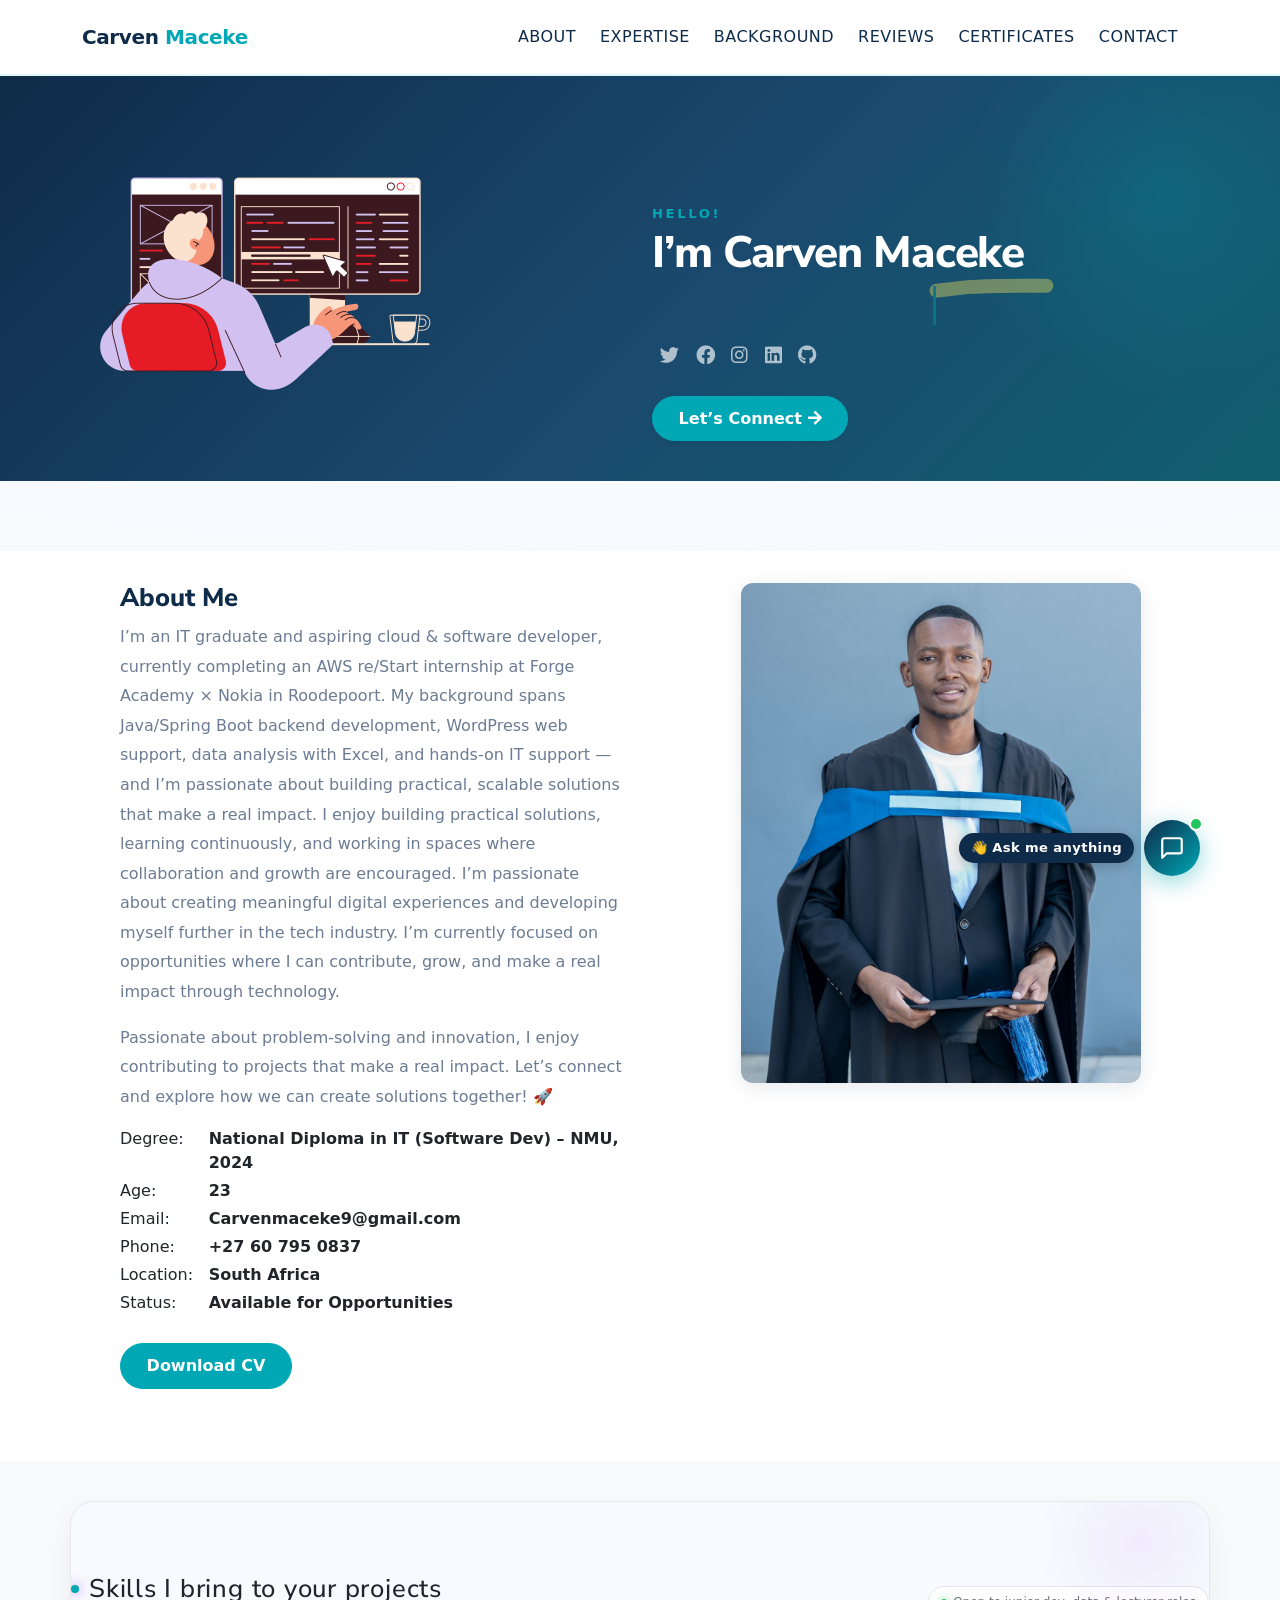
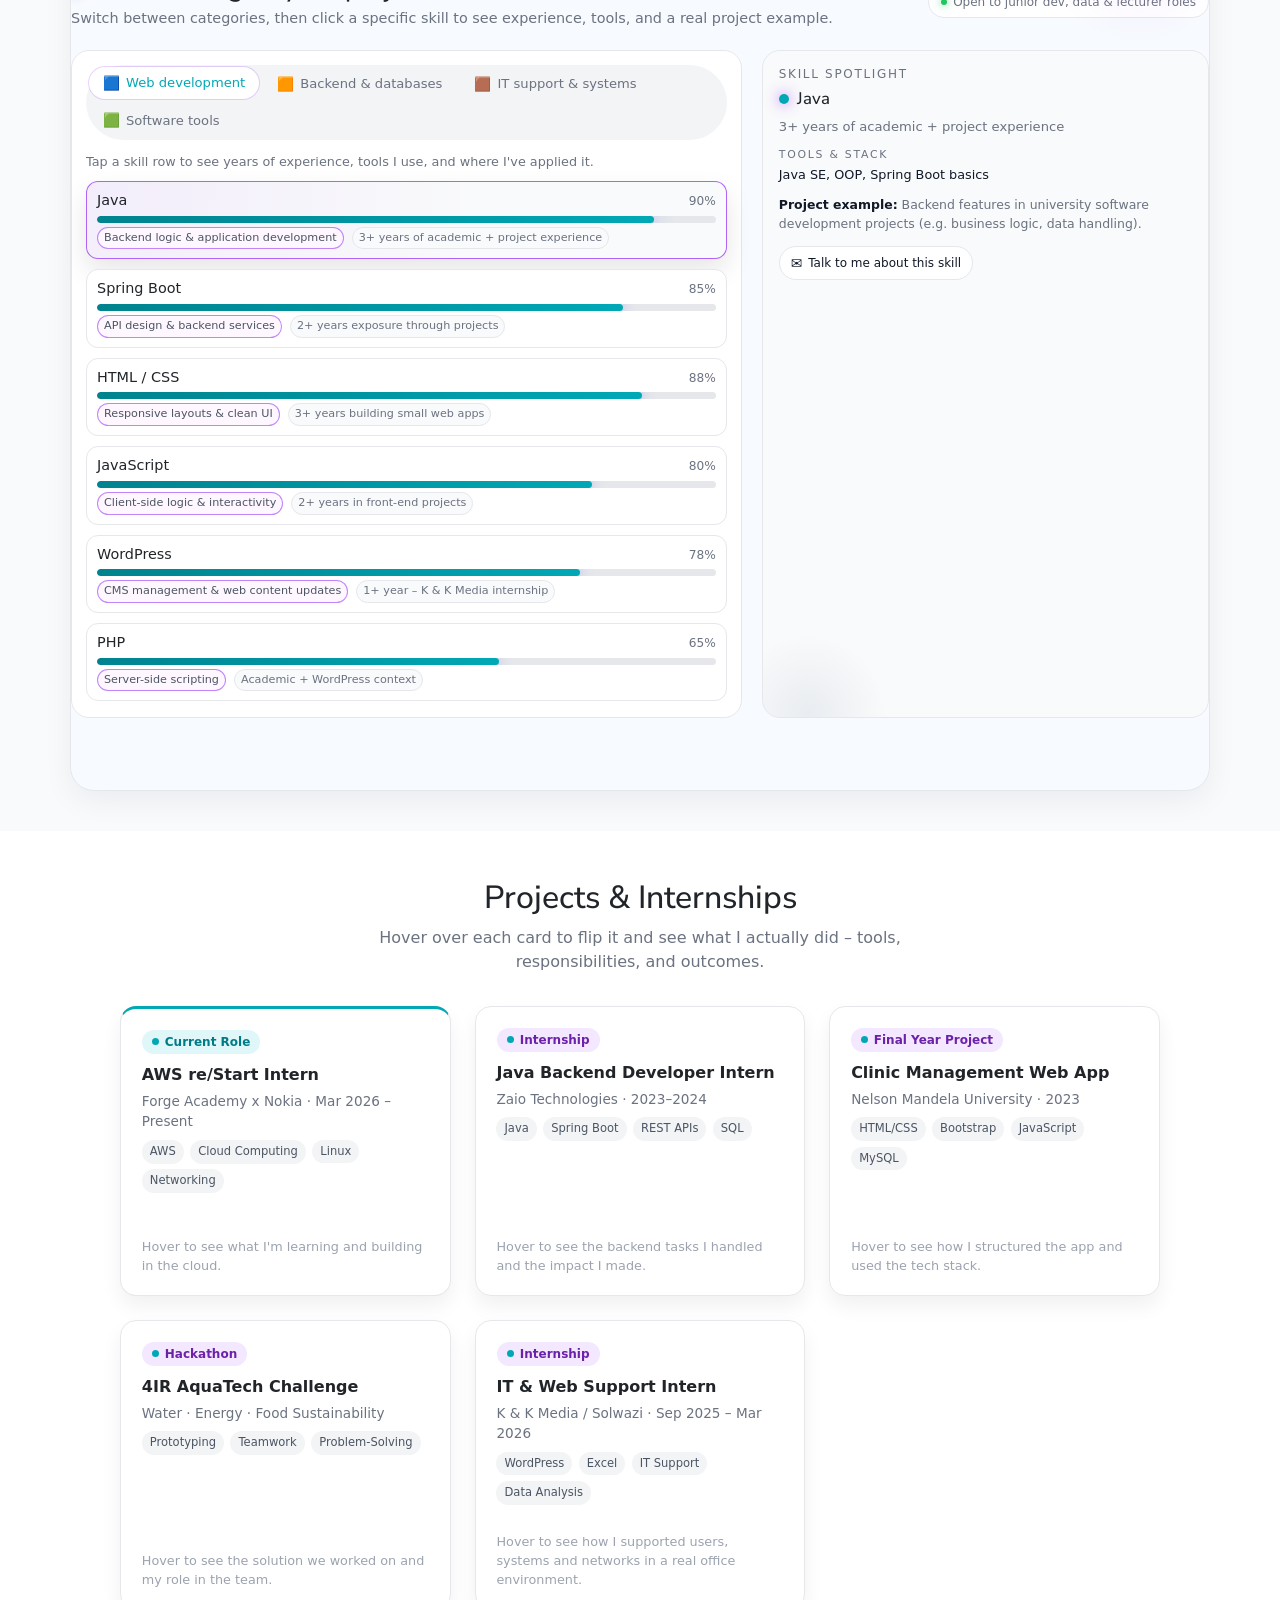
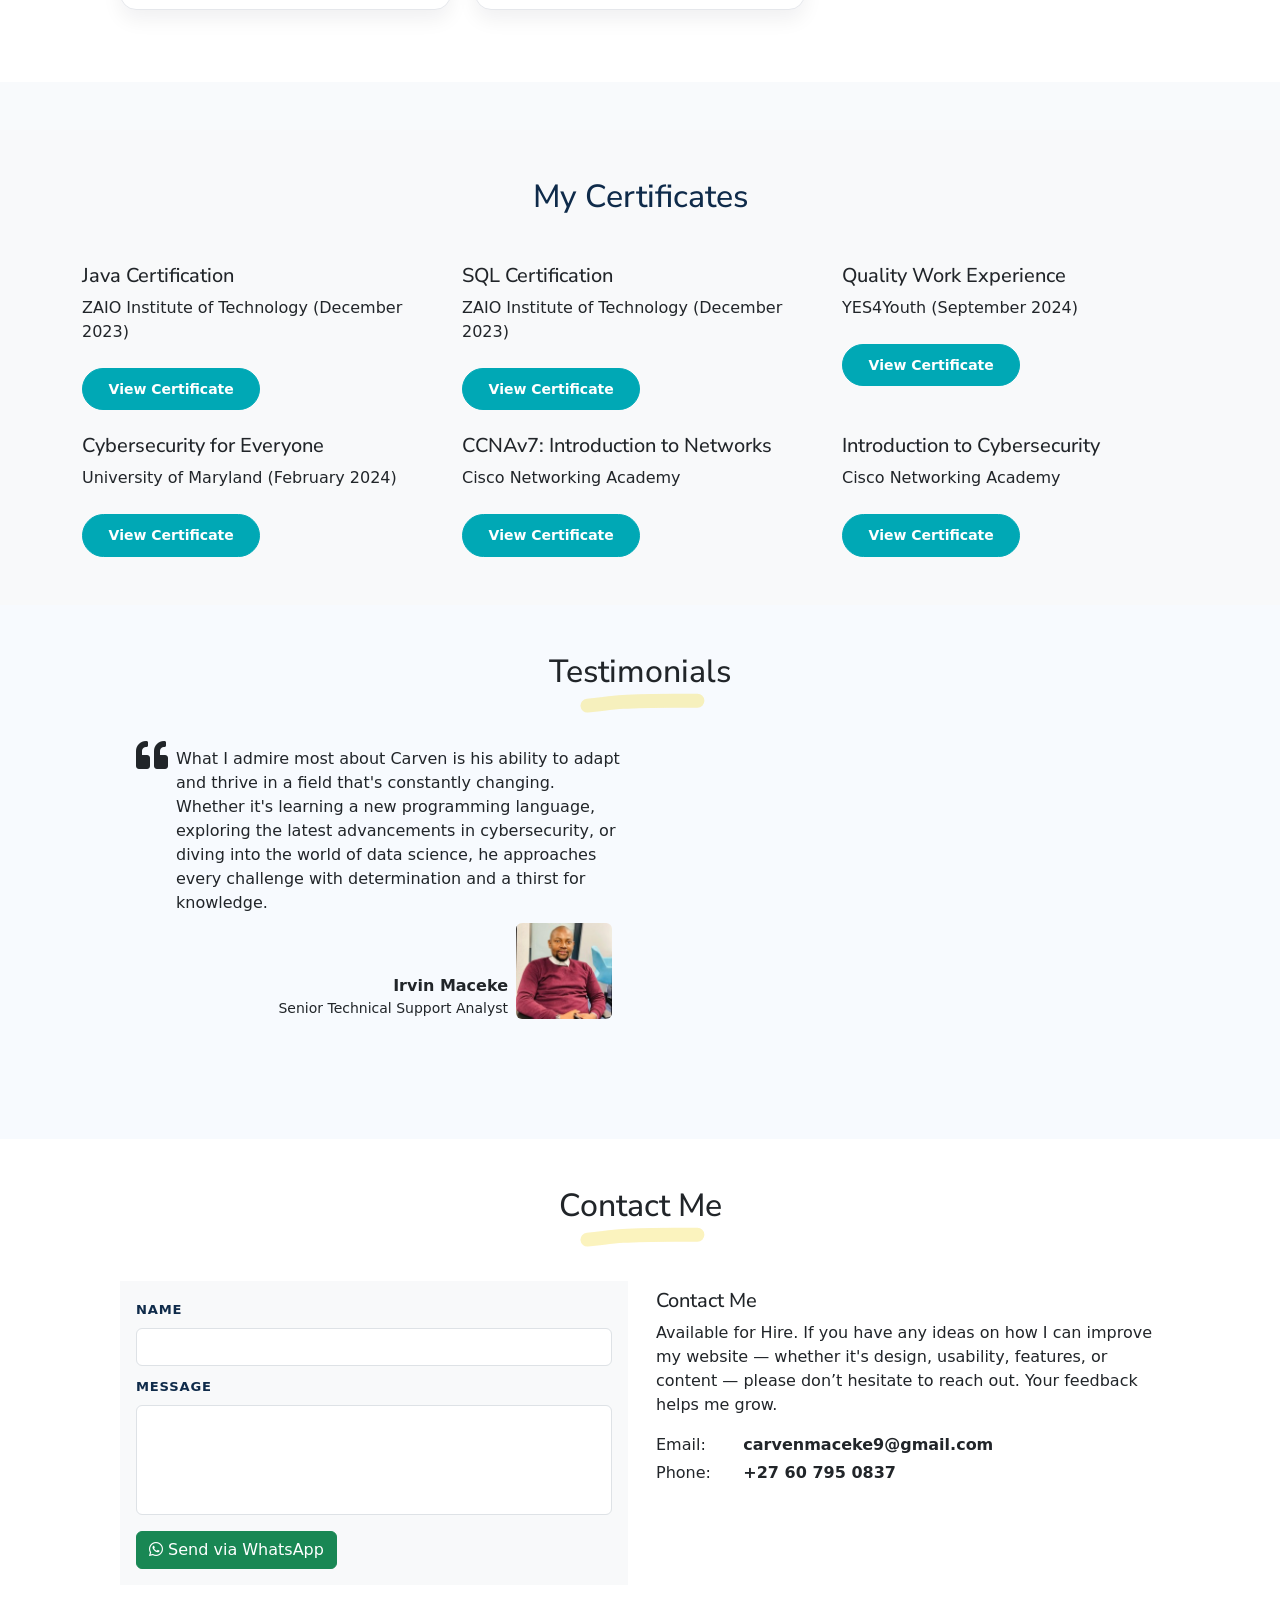
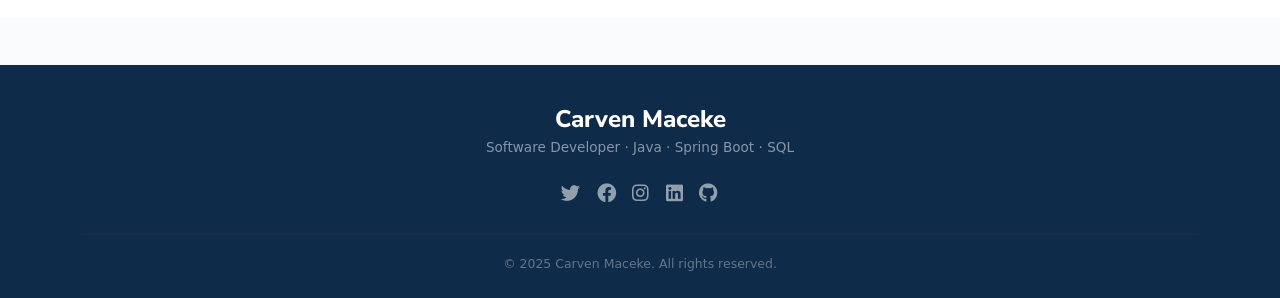
==== commit 6ee53375: "Fix: remove duplicate body/html tags, fix AudioContext for keyboard sounds, fix chatbot DOM" ====
--- a/super-folio_free_1-2-0-main/index.html
+++ b/super-folio_free_1-2-0-main/index.html
@@ -106,59 +106,80 @@
   #typing-role { min-height:1.5em; display:inline-block; }
   </style>
   <script>
-  // Web Audio keyboard click synthesiser
-  let audioCtx = null;
-  function getCtx() {
-    if (!audioCtx) audioCtx = new (window.AudioContext || window.webkitAudioContext)();
-    return audioCtx;
-  }
+  // ── Keyboard synthesiser (fixed: resumes suspended AudioContext) ──
+  var _actx = null;
+  var _unlocked = false;
+
+  function unlockAudio() {
+    if (_unlocked) return;
+    try {
+      _actx = new (window.AudioContext || window.webkitAudioContext)();
+      var buf = _actx.createBuffer(1, 1, 22050);
+      var src = _actx.createBufferSource();
+      src.buffer = buf;
+      src.connect(_actx.destination);
+      src.start(0);
+      _actx.resume();
+      _unlocked = true;
+    } catch(e) {}
+  }
+
   function playClick() {
     try {
-      const ctx = getCtx();
-      const len = Math.floor(ctx.sampleRate * 0.028);
-      const buf = ctx.createBuffer(1, len, ctx.sampleRate);
-      const data = buf.getChannelData(0);
-      for (let i = 0; i < len; i++) {
-        data[i] = (Math.random() * 2 - 1) * Math.pow(1 - i / len, 3.5);
+      if (!_actx || !_unlocked) return;
+      if (_actx.state === "suspended") { _actx.resume(); return; }
+      var len = Math.floor(_actx.sampleRate * 0.025);
+      var buf = _actx.createBuffer(1, len, _actx.sampleRate);
+      var data = buf.getChannelData(0);
+      for (var i = 0; i < len; i++) {
+        data[i] = (Math.random() * 2 - 1) * Math.pow(1 - i / len, 3);
       }
-      const src = ctx.createBufferSource();
-      const gain = ctx.createGain();
-      gain.gain.value = 0.22;
+      var src = _actx.createBufferSource();
+      var gain = _actx.createGain();
+      gain.gain.value = 0.30;
       src.buffer = buf;
       src.connect(gain);
-      gain.connect(ctx.destination);
+      gain.connect(_actx.destination);
       src.start();
     } catch(e) {}
   }
-  function typeText(el, text, baseDelay, onDone) {
-    let i = 0;
+
+  function typeText(el, text, delay, onDone) {
+    var i = 0;
     function step() {
       if (i < text.length) {
         el.textContent += text[i];
         playClick();
         i++;
-        setTimeout(step, baseDelay + Math.random() * 45 - 10);
+        setTimeout(step, delay + Math.random() * 40 - 8);
       } else if (onDone) {
-        setTimeout(onDone, 350);
+        setTimeout(onDone, 380);
       }
     }
     step();
   }
-  document.addEventListener("DOMContentLoaded", () => {
-    const nameEl = document.getElementById("typing-name");
-    const roleEl = document.getElementById("typing-role");
-    // Unlock AudioContext on first interaction (mobile)
-    document.body.addEventListener("click", getCtx, { once: true });
-    setTimeout(() => {
-      typeText(nameEl, "I’m Carven Maceke", 85, () => {
+
+  // Unlock audio on FIRST interaction so sounds work
+  ["click","touchstart","keydown","scroll","mousemove"].forEach(function(ev) {
+    document.addEventListener(ev, unlockAudio, { once: true, passive: true });
+  });
+
+  document.addEventListener("DOMContentLoaded", function() {
+    var nameEl = document.getElementById("typing-name");
+    var roleEl = document.getElementById("typing-role");
+
+    // Try to unlock early (works in some browsers without gesture)
+    setTimeout(unlockAudio, 100);
+
+    setTimeout(function() {
+      typeText(nameEl, "I’m Carven Maceke", 90, function() {
         if (roleEl) {
           roleEl.style.opacity = "1";
-          typeText(roleEl, "A Software Developer.", 72, null);
+          typeText(roleEl, "A Software Developer.", 78, null);
         }
       });
-    }, 700);
+    }, 900);
   });
-  </script>
   </script>
   
   <div class="wave-bg"></div>
@@ -684,8 +705,6 @@
       }
     }
   </style>
-</head>
-<body>
   <section class="skills-shell" id="services">
     <header class="skills-header">
       <div class="skills-heading-block">
@@ -1017,8 +1036,6 @@
     setActiveTab("web");
     renderSkills("web");
   </script>
-</body>
-</html>
 
 
 
@@ -1226,8 +1243,6 @@
       text-decoration: underline;
     }
   </style>
-</head>
-<body class="bg-light">
   <div class="section px-3 px-lg-4 pt-5" id="skills">
     <div class="container-narrow">
       <div class="text-center mb-4">
@@ -1469,8 +1484,6 @@
 
   <!-- Bootstrap JS -->
   <script src="https://cdn.jsdelivr.net/npm/bootstrap@5.3.3/dist/js/bootstrap.bundle.min.js"></script>
-</body>
-</html>
 
 
 
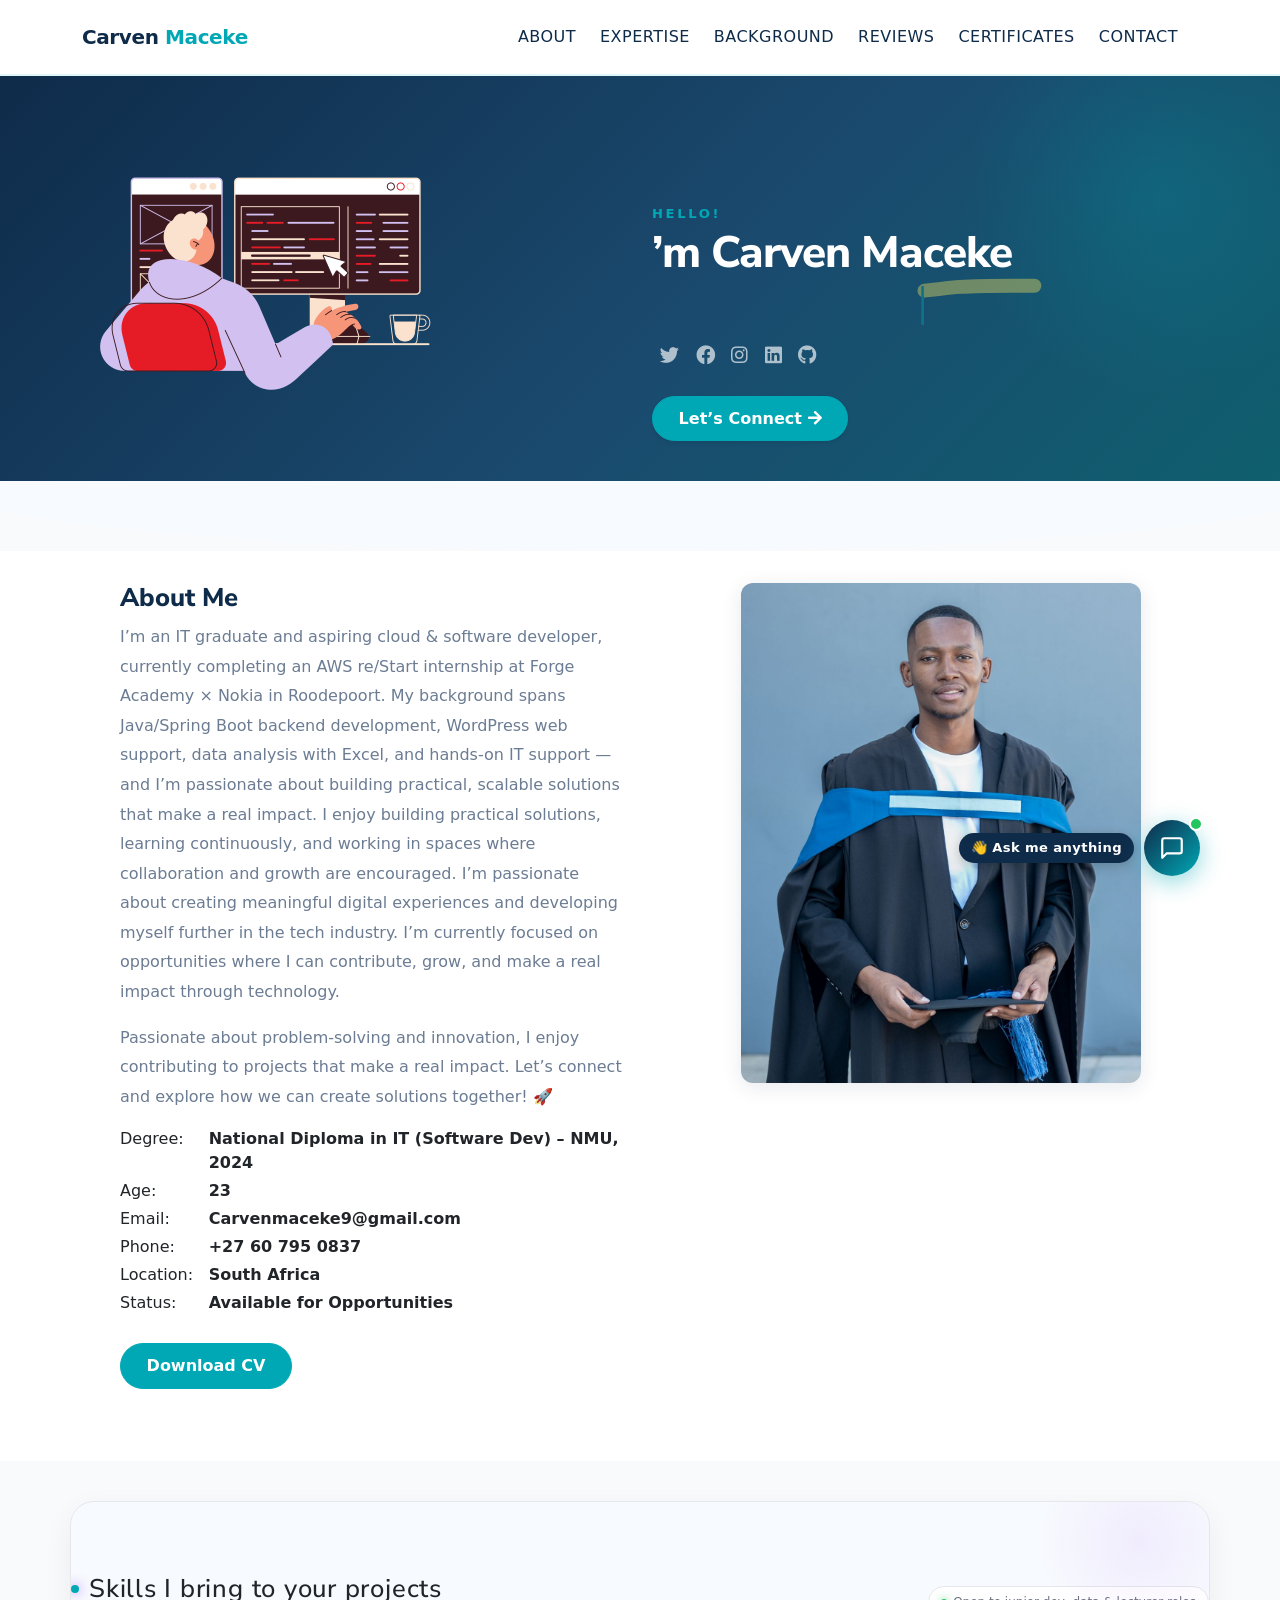
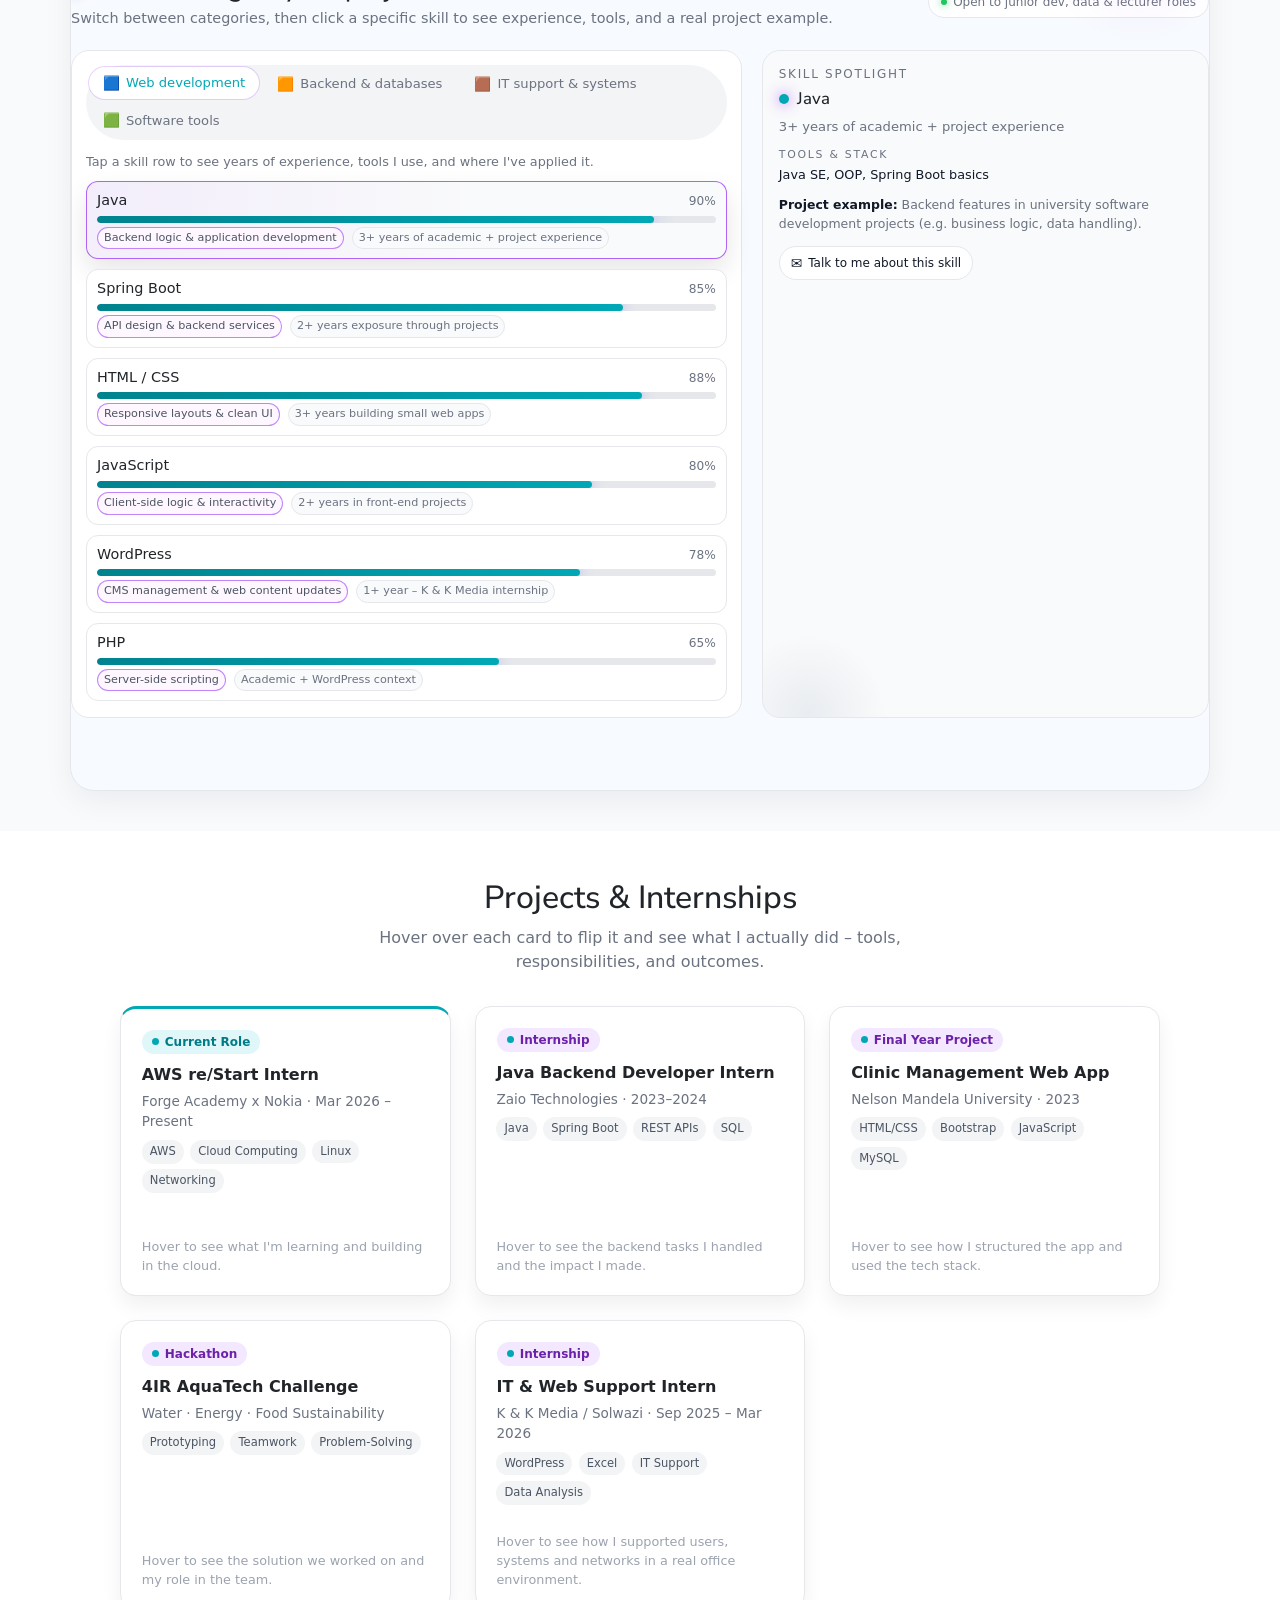
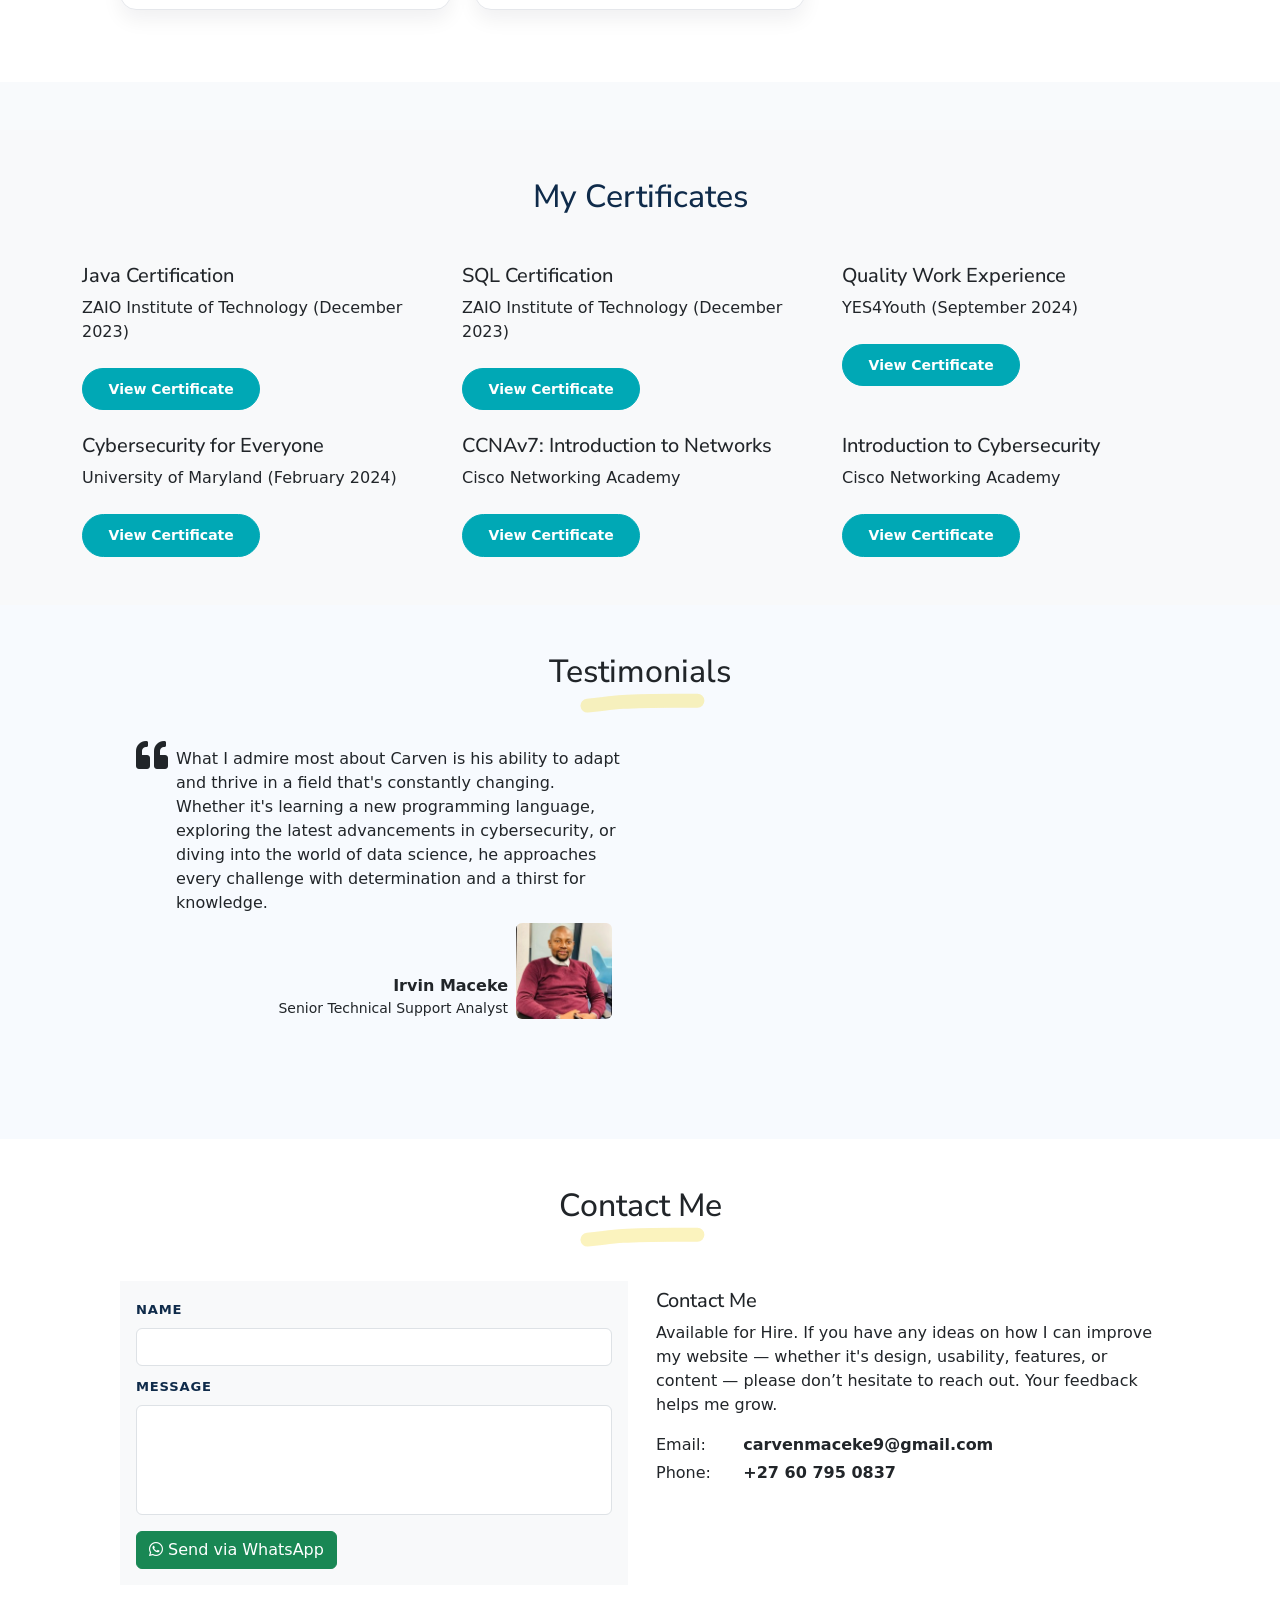
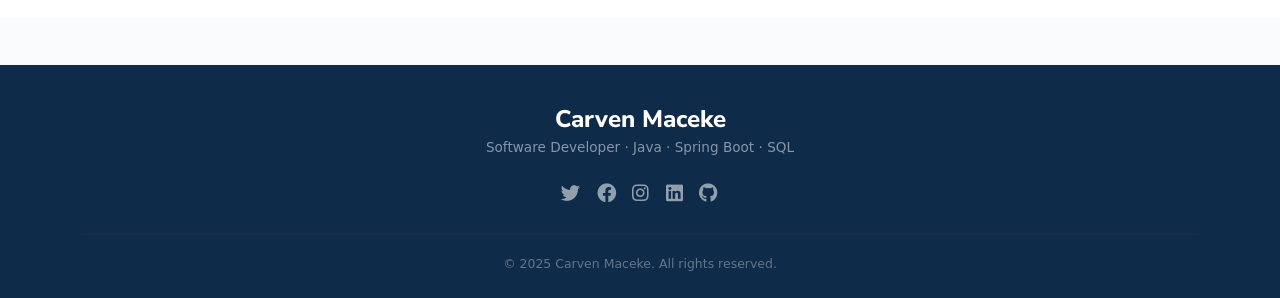
==== commit 4a931ebc: "Fix: rewrite chatbot with backtick strings (no JS crash), new audio per-click" ====
--- a/super-folio_free_1-2-0-main/index.html
+++ b/super-folio_free_1-2-0-main/index.html
@@ -106,79 +106,54 @@
   #typing-role { min-height:1.5em; display:inline-block; }
   </style>
   <script>
-  // ── Keyboard synthesiser (fixed: resumes suspended AudioContext) ──
-  var _actx = null;
-  var _unlocked = false;
-
-  function unlockAudio() {
-    if (_unlocked) return;
+  /* ── Keyboard click sound: new AudioContext per click (no gesture lock) ── */
+  function playKey() {
     try {
-      _actx = new (window.AudioContext || window.webkitAudioContext)();
-      var buf = _actx.createBuffer(1, 1, 22050);
-      var src = _actx.createBufferSource();
-      src.buffer = buf;
-      src.connect(_actx.destination);
-      src.start(0);
-      _actx.resume();
-      _unlocked = true;
-    } catch(e) {}
-  }
-
-  function playClick() {
-    try {
-      if (!_actx || !_unlocked) return;
-      if (_actx.state === "suspended") { _actx.resume(); return; }
-      var len = Math.floor(_actx.sampleRate * 0.025);
-      var buf = _actx.createBuffer(1, len, _actx.sampleRate);
-      var data = buf.getChannelData(0);
-      for (var i = 0; i < len; i++) {
-        data[i] = (Math.random() * 2 - 1) * Math.pow(1 - i / len, 3);
-      }
-      var src = _actx.createBufferSource();
-      var gain = _actx.createGain();
-      gain.gain.value = 0.30;
+      var AC = window.AudioContext || window.webkitAudioContext;
+      if (!AC) return;
+      var ctx = new AC();
+      var rate = ctx.sampleRate;
+      var len  = Math.floor(rate * 0.022);
+      var buf  = ctx.createBuffer(1, len, rate);
+      var d    = buf.getChannelData(0);
+      for (var i = 0; i < len; i++) d[i] = (Math.random()*2-1) * Math.pow(1 - i/len, 2.8);
+      var src  = ctx.createBufferSource();
+      var gain = ctx.createGain();
+      gain.gain.value = 0.28;
       src.buffer = buf;
       src.connect(gain);
-      gain.connect(_actx.destination);
-      src.start();
+      gain.connect(ctx.destination);
+      src.start(0);
+      /* auto-close context after clip finishes */
+      src.onended = function(){ try{ ctx.close(); }catch(e){} };
     } catch(e) {}
   }
 
-  function typeText(el, text, delay, onDone) {
+  function typeWords(el, text, speed, done) {
     var i = 0;
-    function step() {
+    (function tick() {
       if (i < text.length) {
-        el.textContent += text[i];
-        playClick();
-        i++;
-        setTimeout(step, delay + Math.random() * 40 - 8);
-      } else if (onDone) {
-        setTimeout(onDone, 380);
+        el.textContent += text[i++];
+        playKey();
+        setTimeout(tick, speed + Math.random()*35 - 8);
+      } else if (done) {
+        setTimeout(done, 360);
       }
-    }
-    step();
-  }
-
-  // Unlock audio on FIRST interaction so sounds work
-  ["click","touchstart","keydown","scroll","mousemove"].forEach(function(ev) {
-    document.addEventListener(ev, unlockAudio, { once: true, passive: true });
-  });
-
-  document.addEventListener("DOMContentLoaded", function() {
-    var nameEl = document.getElementById("typing-name");
-    var roleEl = document.getElementById("typing-role");
-
-    // Try to unlock early (works in some browsers without gesture)
-    setTimeout(unlockAudio, 100);
-
+    })();
+  }
+
+  document.addEventListener('DOMContentLoaded', function() {
+    var nameEl = document.getElementById('typing-name');
+    var roleEl = document.getElementById('typing-role');
+    if (!nameEl) return;
     setTimeout(function() {
-      typeText(nameEl, "I’m Carven Maceke", 90, function() {
+      typeWords(nameEl, '’m Carven Maceke', 88, function() {
         if (roleEl) {
-          roleEl.style.opacity = "1";
-          typeText(roleEl, "A Software Developer.", 78, null);
+          roleEl.style.opacity = '1';
+          typeWords(roleEl, 'A Software Developer.', 76, null);
         }
       });
-    }, 900);
+    }, 800);
   });
   </script>
   
@@ -1884,11 +1859,7 @@
     pointer-events: none;
     transition: transform 0.28s cubic-bezier(0.34,1.56,0.64,1), opacity 0.22s ease;
   }
-  #slow-panel.open {
-    transform: scale(1) translateY(0);
-    opacity: 1;
-    pointer-events: all;
-  }
+  /* open state handled via JS style.display */
   /* Header */
   #slow-header {
     background: linear-gradient(135deg, #0F2B4A 0%, #1A4A6E 70%, #0F5F6E 100%);
@@ -2127,159 +2098,142 @@
 </div>
 
 <script>
-(function() {
-  // ── Knowledge base ───────────────────────────────────────────
-  const KB = {
-    greeting: "Hi! 👋 I'm <strong>Slow</strong>, Carven's portfolio assistant. I can tell you about his skills, experience, projects, certifications, and more. What would you like to know?",
-
-    summary: "Carven Maceke is an IT graduate with hands-on experience in <strong>software development, cloud computing, web development, and IT support</strong>. He works with Java, Spring Boot, SQL, WordPress, and AWS. He's focused on backend and full-stack development, with strong problem-solving skills and a drive for continuous learning. 🚀",
-
-    skills: "Here's what Carven brings to the table:<br><br>☕ <strong>Programming:</strong> Java, Spring Boot, C#, Python, JavaScript<br>🌐 <strong>Web:</strong> HTML, CSS, JavaScript, WordPress, PHP<br>🗄️ <strong>Databases:</strong> MySQL, SQL Server<br>☁️ <strong>Cloud:</strong> AWS (EC2, S3, IAM, VPC, CloudWatch), Linux<br>🛠️ <strong>Tools:</strong> Git/GitHub, Microsoft Excel, Word, PowerPoint<br>🖥️ <strong>IT Support:</strong> Networking, hardware/software troubleshooting",
-
-    experience: "Carven has 3 roles worth highlighting:<br><br>☁️ <strong>AWS re/Start Intern</strong> – Forge Academy × Nokia (2026–Present)<br>&nbsp;&nbsp;→ Cloud training, AWS services, Linux, cloud architecture<br><br>🖥️ <strong>IT &amp; Web Support Intern</strong> – K &amp; K Media (Sep 2025–Mar 2026)<br>&nbsp;&nbsp;→ WordPress, Excel data analysis, IT helpdesk, hardware support<br><br>☕ <strong>Junior Java Developer</strong> – ZAIO Institute (2023–2024)<br>&nbsp;&nbsp;→ Java, Spring Boot, REST APIs, SQL, debugging, documentation",
-
-    aws: "Carven is currently training in AWS Cloud at <strong>Forge Academy × Nokia</strong> (Clearwater Office Park, Roodepoort):<br><br>• AWS EC2, S3, IAM, VPC, CloudWatch<br>• Linux system administration<br>• Cloud architecture &amp; deployment<br>• Security and networking fundamentals<br>• Preparing for AWS certification ☁️",
-
-    java: "Carven has strong Java backend experience from his time at ZAIO:<br><br>• Built backend services using <strong>Java &amp; Spring Boot</strong><br>• Created REST APIs and database integrations<br>• Designed SQL queries for reporting<br>• Debugging, system testing, and documentation<br>• API Integration and environment configuration ☕",
-
-    web: "Carven's web development skills include:<br><br>• <strong>HTML, CSS, JavaScript</strong> – responsive, interactive UIs<br>• <strong>WordPress</strong> – CMS management, plugins, themes (K &amp; K Media)<br>• <strong>PHP</strong> – server-side scripting<br>• Responsive UI/UX design<br>• Deployment via Netlify 🌐",
-
-    projects: "Here are Carven's key projects:<br><br>🌐 <strong>Portfolio Website</strong><br>&nbsp;&nbsp;Built with HTML, CSS, JavaScript — deployed on Netlify<br>&nbsp;&nbsp;<a href='https://carven.netlify.app' target='_blank'>carven.netlify.app ↗</a><br><br>🏥 <strong>Healthcare System (NMU Final Year)</strong><br>&nbsp;&nbsp;MVC architecture, MySQL database, Git/GitHub collaboration<br>&nbsp;&nbsp;Full documentation and system presentations",
-
-    certifications: "📜 Carven's certifications:<br><br>• ☕ Java Certification – ZAIO Institute (Dec 2023)<br>• 🗄️ SQL Certification – ZAIO Institute (Dec 2023)<br>• 🔐 Cybersecurity for Everyone – University of Maryland (Feb 2024)<br>• 🌐 CCNAv7: Introduction to Networks – Cisco<br>• 🔒 Introduction to Cybersecurity – Cisco<br>• 🏅 Quality Work Experience – YES4Youth (Sep 2024)",
-
-    education: "🎓 <strong>National Diploma in Information Technology</strong> (Software Development)<br>Nelson Mandela University — NQF Level 6 — Completed 2024",
-
-    database: "Carven's database skills:<br><br>• <strong>MySQL</strong> – database design, CRUD, query optimisation<br>• <strong>SQL Server (SSMS)</strong> – querying, reporting<br>• Data cleaning and analysis with Excel<br>• Database integration in MVC applications<br>• ERD design and data modelling",
-
-    support: "Carven's IT Support skills include:<br><br>• Laptop troubleshooting &amp; repair<br>• Wi-Fi, printer &amp; email configuration<br>• IT helpdesk and user support<br>• Hardware/software maintenance<br>• Basic server security monitoring<br>• Network setup (CCNA certified)",
-
-    contact: "📞 Want to reach Carven?<br><br>• 📧 <a href='mailto:Carvenmaceke9@gmail.com'>Carvenmaceke9@gmail.com</a><br>• 📱 <a href='tel:+27607950837'>060 795 0837</a><br>• 🌐 <a href='https://carven.netlify.app' target='_blank'>carven.netlify.app</a><br>• 💼 <a href='https://www.linkedin.com/in/carven-maceke-a29985235' target='_blank'>LinkedIn Profile</a>",
-
-    portfolio: "Carven's portfolio is live at 🌐 <a href='https://carven.netlify.app' target='_blank'>carven.netlify.app</a> — it includes his projects, experience, skills, and certifications. You're on it right now! 😄",
-
-    fallback: "I can answer questions about Carven's <strong>skills, experience, projects, certifications, education, or contact details</strong>. Try asking something like:<br><br>• "What skills does he have?"<br>• "Tell me about his AWS experience"<br>• "What projects has he built?"<br>• "How do I contact him?""
+<script>
+(function(){
+  var KB = {
+    greeting:       `Hi! I'm <strong>Slow</strong> 👋 — Carven's portfolio assistant. Ask me about his skills, experience, projects, certs or contact details!`,
+    summary:        `Carven Maceke is an IT graduate with hands-on experience in <strong>software development, cloud computing, web development and IT support</strong>. He works with Java, Spring Boot, SQL, WordPress and AWS. 🚀`,
+    skills:         `☕ <strong>Programming:</strong> Java, Spring Boot, C#, Python, JavaScript<br>🌐 <strong>Web:</strong> HTML, CSS, JavaScript, WordPress, PHP<br>🗄️ <strong>Databases:</strong> MySQL, SQL Server<br>☁️ <strong>Cloud:</strong> AWS (EC2, S3, IAM, VPC, CloudWatch)<br>🛠️ <strong>Tools:</strong> Git/GitHub, Microsoft Excel, Word<br>💻 <strong>IT Support:</strong> Networking, hardware/software troubleshooting`,
+    experience:     `☁️ <strong>AWS re/Start Intern</strong> — Forge Academy × Nokia (2026–Present)<br>→ Cloud training, AWS services, Linux, cloud architecture<br><br>🖥️ <strong>IT & Web Support Intern</strong> — K & K Media (Sep 2025–Mar 2026)<br>→ WordPress, Excel data analysis, IT helpdesk, hardware support<br><br>☕ <strong>Junior Java Developer</strong> — ZAIO Institute (2023–2024)<br>→ Java, Spring Boot, REST APIs, SQL, debugging, documentation`,
+    aws:            `Currently training at <strong>Forge Academy × Nokia</strong> (Roodepoort):<br>• AWS EC2, S3, IAM, VPC, CloudWatch<br>• Linux system administration<br>• Cloud architecture & deployment<br>• Preparing for AWS certification ☁️`,
+    java:           `Carven's Java backend experience from ZAIO:<br>• Built backend services using <strong>Java & Spring Boot</strong><br>• Created REST APIs and database integrations<br>• Designed SQL queries for reporting<br>• Debugging, testing and documentation ☕`,
+    web:            `• <strong>HTML, CSS, JavaScript</strong> — responsive UIs<br>• <strong>WordPress</strong> — CMS, plugins, themes (K & K Media)<br>• <strong>PHP</strong> — server-side scripting<br>• Netlify deployment 🌐`,
+    projects:       `🌐 <strong>Portfolio Website</strong><br>Built with HTML/CSS/JS, deployed on Netlify<br><a href="https://carven.netlify.app" target="_blank">carven.netlify.app ↗</a><br><br>🏥 <strong>Healthcare System (NMU Final Year)</strong><br>MVC architecture, MySQL database, Git/GitHub, full documentation`,
+    certifications: `• ☕ Java — ZAIO Institute (Dec 2023)<br>• 🗄️ SQL — ZAIO Institute (Dec 2023)<br>• 🔐 Cybersecurity — University of Maryland (Feb 2024)<br>• 🌐 CCNAv7 — Cisco Networking Academy<br>• 🔒 Intro to Cybersecurity — Cisco<br>• 🏅 YES4Youth Work Experience (Sep 2024)`,
+    education:      `🎓 <strong>National Diploma in Information Technology</strong> (Software Development)<br>Nelson Mandela University — NQF Level 6 — Completed 2024`,
+    database:       `• <strong>MySQL</strong> — design, CRUD, query optimisation<br>• <strong>SQL Server (SSMS)</strong> — querying and reporting<br>• Data cleaning and analysis with Excel<br>• ERD design and data modelling`,
+    support:        `• Laptop troubleshooting & repair<br>• Wi-Fi, printer & email configuration<br>• IT helpdesk and user support<br>• Basic server security monitoring<br>• Network setup (CCNA certified)`,
+    contact:        `📧 <a href="mailto:Carvenmaceke9@gmail.com">Carvenmaceke9@gmail.com</a><br>📱 <a href="tel:+27607950837">060 795 0837</a><br>🌐 <a href="https://carven.netlify.app" target="_blank">carven.netlify.app</a><br>💼 <a href="https://www.linkedin.com/in/carven-maceke-a29985235" target="_blank">LinkedIn Profile</a>`,
+    portfolio:      `Carven's portfolio is live at 🌐 <a href="https://carven.netlify.app" target="_blank">carven.netlify.app</a> — you're on it right now! 😄`,
+    fallback:       `I can answer questions about Carven's <strong>skills, experience, projects, certifications, education or contact details</strong>.<br>Try: "What skills does he have?" or "How do I contact him?"`
   };
 
-  // ── Intent detection ─────────────────────────────────────────
   function detect(q) {
-    q = q.toLowerCase().trim();
-    if (/^(hi|hello|hey|howzit|sup|good|greet)/.test(q)) return "greeting";
-    if (/summary|who is|about carven|tell me about him|introduce/.test(q)) return "summary";
-    if (/aws|cloud|ec2|s3|iam|vpc|cloudwatch|forge|nokia/.test(q)) return "aws";
-    if (/java|spring boot|spring|backend|api|rest/.test(q)) return "java";
-    if (/wordp|wordpress|php|web dev|html|css|netlify|frontend/.test(q)) return "web";
-    if (/skill|know|can he|tech|language|stack|tools/.test(q)) return "skills";
-    if (/experi|work|intern|job|role|career|zaio|k.*k|media|solwazi/.test(q)) return "experience";
-    if (/project|built|portfolio|healthcare|clinic|university/.test(q)) return "projects";
-    if (/cert|certifi|cisco|ccna|coursera|maryland/.test(q)) return "certifications";
-    if (/educat|degree|diploma|university|study|qualif|nmu|mandela/.test(q)) return "education";
-    if (/database|sql|mysql|db|data|query/.test(q)) return "database";
-    if (/support|helpdesk|hardware|laptop|repair|network|trouble/.test(q)) return "support";
-    if (/contact|email|phone|reach|hire|available|linkedin/.test(q)) return "contact";
-    if (/portfolio|website|site|link|url/.test(q)) return "portfolio";
-    return "fallback";
-  }
-
-  // ── DOM ──────────────────────────────────────────────────────
-  const bubble    = document.getElementById("slow-bubble");
-  const bubbleBtn = document.getElementById("slow-bubble-btn");
-  const label     = document.getElementById("slow-label");
-  const panel     = document.getElementById("slow-panel");
-  const closeBtn  = document.getElementById("slow-close");
-  const messages  = document.getElementById("slow-messages");
-  const input     = document.getElementById("slow-input");
-  const sendBtn   = document.getElementById("slow-send");
-  const chips     = document.querySelectorAll(".slow-chip");
-  let isOpen = false;
-
-  function openChat() {
+    q = q.toLowerCase();
+    if (/^(hi|hello|hey|howzit|sup|greet)/.test(q))             return 'greeting';
+    if (/summary|who is|about carven|introduce/.test(q))         return 'summary';
+    if (/aws|cloud|ec2|s3|iam|vpc|cloudwatch|forge|nokia/.test(q)) return 'aws';
+    if (/java|spring|backend|api|rest/.test(q))                  return 'java';
+    if (/wordpress|php|web dev|html|css|netlify|frontend/.test(q)) return 'web';
+    if (/skill|know|can he|tech|language|stack|tools/.test(q))   return 'skills';
+    if (/experi|work|intern|job|role|career|zaio|media|kk/.test(q)) return 'experience';
+    if (/project|built|portfolio|healthcare|clinic/.test(q))     return 'projects';
+    if (/cert|certifi|cisco|ccna|maryland/.test(q))              return 'certifications';
+    if (/educat|degree|diploma|university|study|nmu/.test(q))    return 'education';
+    if (/database|sql|mysql|db|data|query/.test(q))              return 'database';
+    if (/support|helpdesk|hardware|laptop|repair|network/.test(q)) return 'support';
+    if (/contact|email|phone|reach|hire|linkedin/.test(q))       return 'contact';
+    if (/portfolio|website|site|link|url/.test(q))               return 'portfolio';
+    return 'fallback';
+  }
+
+  var panel   = document.getElementById('slow-panel');
+  var btn     = document.getElementById('slow-btn');
+  var closeX  = document.getElementById('slow-x');
+  var msgs    = document.getElementById('slow-msgs');
+  var inp     = document.getElementById('slow-inp');
+  var sendBtn = document.getElementById('slow-send');
+  var label   = document.getElementById('slow-label');
+
+  if (!btn || !panel) { console.error('Slow: elements not found'); return; }
+
+  var isOpen   = false;
+  var greeted  = false;
+
+  function openPanel() {
     isOpen = true;
-    panel.classList.add("open");
-    label.style.display = "none";
-    input.focus();
-    if (messages.children.length === 0) {
-      setTimeout(() => addBotMsg(KB.greeting), 300);
-    }
-  }
-
-  function closeChat() {
+    panel.style.display = 'flex';
+    if (label) label.style.display = 'none';
+    inp.focus();
+    if (!greeted) { greeted = true; setTimeout(function(){ addBot(KB.greeting); }, 300); }
+  }
+
+  function closePanel() {
     isOpen = false;
-    panel.classList.remove("open");
-    setTimeout(() => { label.style.display = "flex"; }, 600);
-  }
-
-  bubbleBtn.addEventListener("click", () => isOpen ? closeChat() : openChat());
-  closeBtn.addEventListener("click", closeChat);
-
-  // chip quick-replies
-  chips.forEach(chip => {
-    chip.addEventListener("click", () => {
-      const q = chip.dataset.q;
-      addUserMsg(chip.textContent.replace(/^[^\s]+\s/, "").trim());
-      showTyping(() => addBotMsg(KB[q] || KB.fallback));
+    panel.style.display = 'none';
+  }
+
+  btn.addEventListener('click',    function(){ isOpen ? closePanel() : openPanel(); });
+  closeX.addEventListener('click', closePanel);
+
+  document.querySelectorAll('.sc').forEach(function(c) {
+    c.addEventListener('click', function() {
+      addUser(c.textContent.trim());
+      thinking(function(){ addBot(KB[c.dataset.q] || KB.fallback); });
     });
   });
 
-  function addMsg(html, role) {
-    const row = document.createElement("div");
-    row.className = `slow-msg ${role}`;
-    const icon = document.createElement("div");
-    icon.className = "slow-msg-icon";
-    icon.textContent = role === "bot" ? "🤖" : "👤";
-    const bub = document.createElement("div");
-    bub.className = "slow-bubble-text";
+  function addBot(html)  { addMsg(html, 'b'); }
+  function addUser(text) { addMsg(text, 'u'); }
+
+  function addMsg(html, side) {
+    var row = document.createElement('div');
+    row.className = 'sm ' + side;
+    var ico = document.createElement('div');
+    ico.className = 'sm-ico';
+    ico.textContent = side === 'b' ? '🤖' : '👤';
+    var bub = document.createElement('div');
+    bub.className = 'sm-bub';
     bub.innerHTML = html;
-    row.appendChild(icon);
+    row.appendChild(ico);
     row.appendChild(bub);
-    messages.appendChild(row);
-    messages.scrollTop = messages.scrollHeight;
-  }
-
-  function addBotMsg(html) { addMsg(html, "bot"); }
-  function addUserMsg(text) { addMsg(text, "user"); }
-
-  function showTyping(cb) {
-    const row = document.createElement("div");
-    row.className = "slow-msg bot";
-    row.id = "slow-typing-row";
-    const icon = document.createElement("div");
-    icon.className = "slow-msg-icon";
-    icon.textContent = "🤖";
-    const bub = document.createElement("div");
-    bub.className = "slow-bubble-text";
-    bub.innerHTML = '<div class="slow-typing-dots"><span></span><span></span><span></span></div>';
-    row.appendChild(icon);
+    msgs.appendChild(row);
+    msgs.scrollTop = msgs.scrollHeight;
+  }
+
+  function thinking(cb) {
+    var row = document.createElement('div');
+    row.className = 'sm b';
+    row.id = 'slow-tr';
+    var ico = document.createElement('div');
+    ico.className = 'sm-ico';
+    ico.textContent = '🤖';
+    var bub = document.createElement('div');
+    bub.className = 'sm-bub';
+    bub.innerHTML = '<div class="tdots"><span></span><span></span><span></span></div>';
+    row.appendChild(ico);
     row.appendChild(bub);
-    messages.appendChild(row);
-    messages.scrollTop = messages.scrollHeight;
-    setTimeout(() => {
-      const t = document.getElementById("slow-typing-row");
+    msgs.appendChild(row);
+    msgs.scrollTop = msgs.scrollHeight;
+    setTimeout(function() {
+      var t = document.getElementById('slow-tr');
       if (t) t.remove();
       cb();
-    }, 900 + Math.random() * 400);
-  }
-
-  function handleSend() {
-    const text = input.value.trim();
+    }, 900 + Math.random() * 300);
+  }
+
+  function send() {
+    var text = inp.value.trim();
     if (!text) return;
-    input.value = "";
-    addUserMsg(text);
-    const intent = detect(text);
-    showTyping(() => addBotMsg(KB[intent]));
-    if (!isOpen) openChat();
-  }
-
-  sendBtn.addEventListener("click", handleSend);
-  input.addEventListener("keydown", e => { if (e.key === "Enter") handleSend(); });
-
-  // Hide label after 5s
-  setTimeout(() => {
-    if (!isOpen) label.style.opacity = "0";
-    setTimeout(() => { if (!isOpen) label.style.display = "none"; }, 600);
+    inp.value = '';
+    addUser(text);
+    thinking(function(){ addBot(KB[detect(text)]); });
+    if (!isOpen) openPanel();
+  }
+
+  sendBtn.addEventListener('click', send);
+  inp.addEventListener('keydown', function(e){ if (e.key === 'Enter') send(); });
+
+  setTimeout(function() {
+    if (!isOpen && label) {
+      label.style.transition = 'opacity .5s';
+      label.style.opacity = '0';
+      setTimeout(function(){ if(label) label.style.display = 'none'; }, 500);
+    }
   }, 5000);
 })();
 </script>
 
+
   </body>
 </html>
